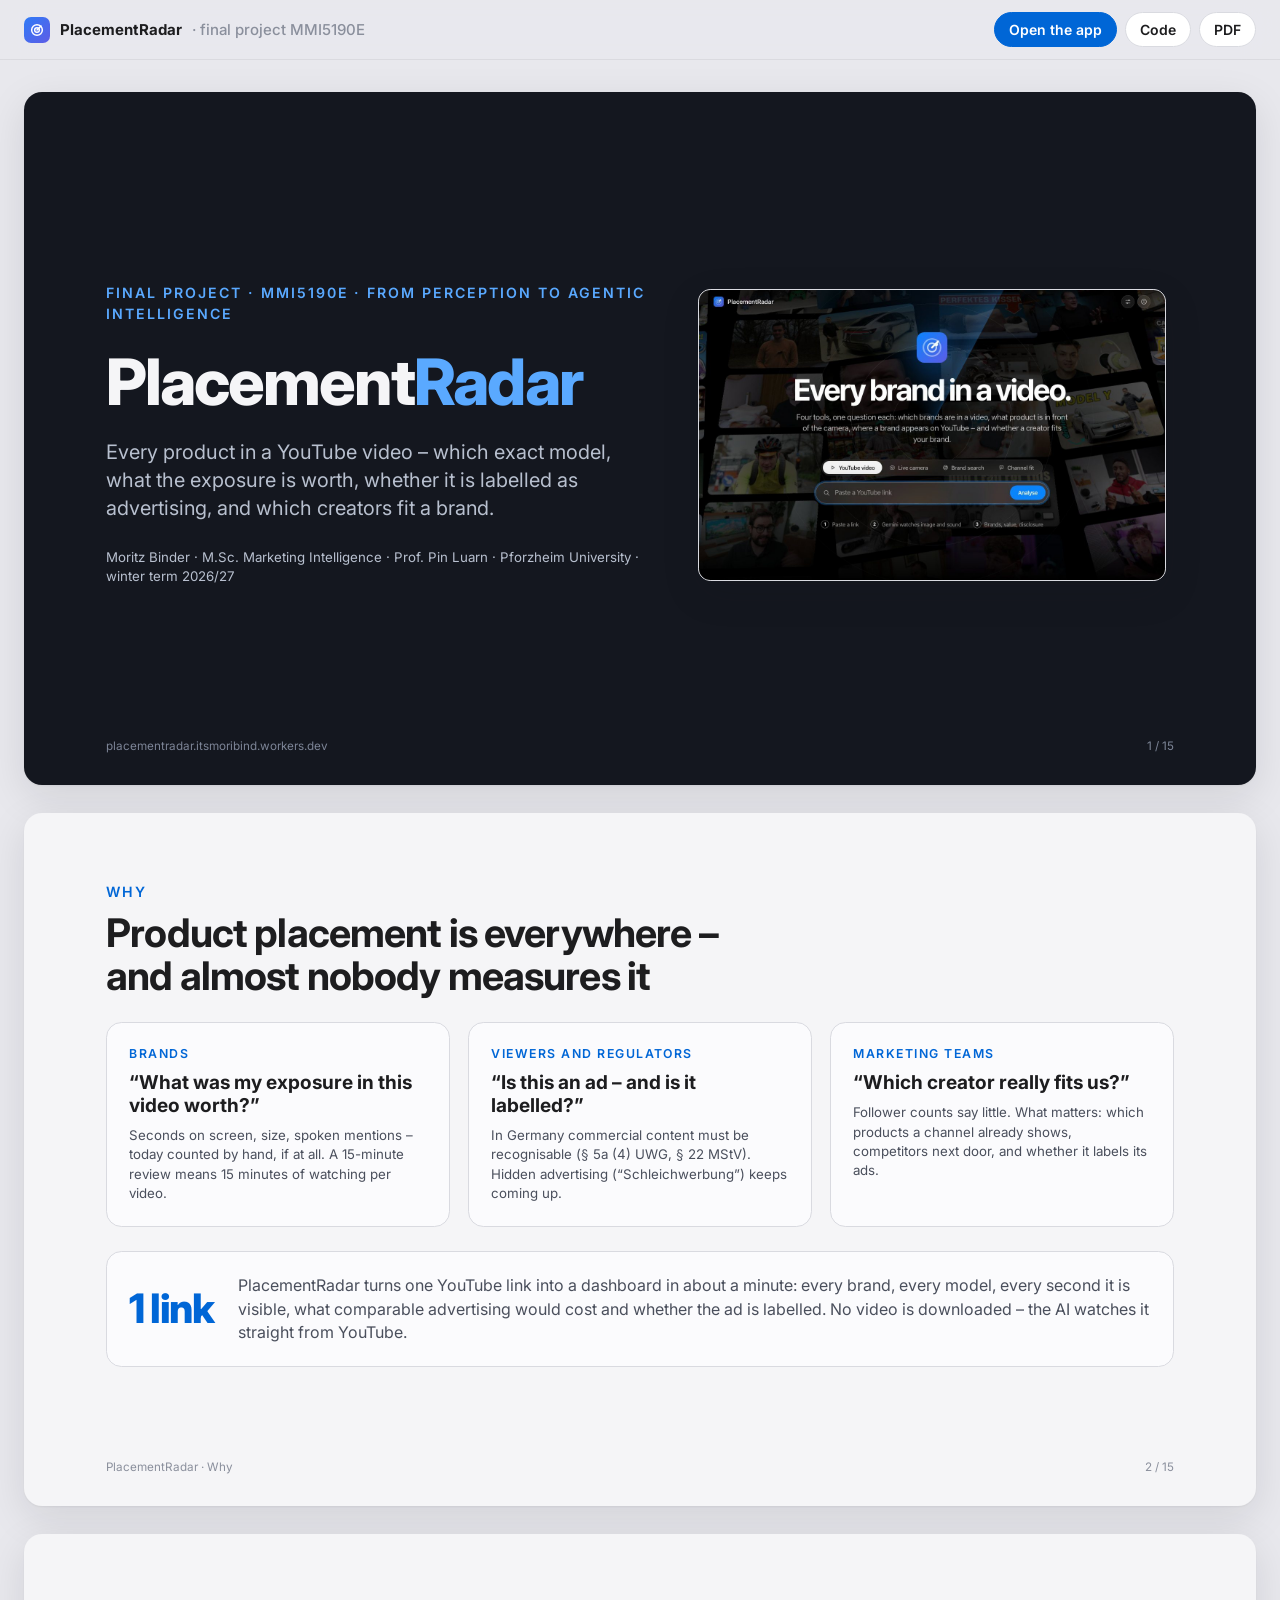
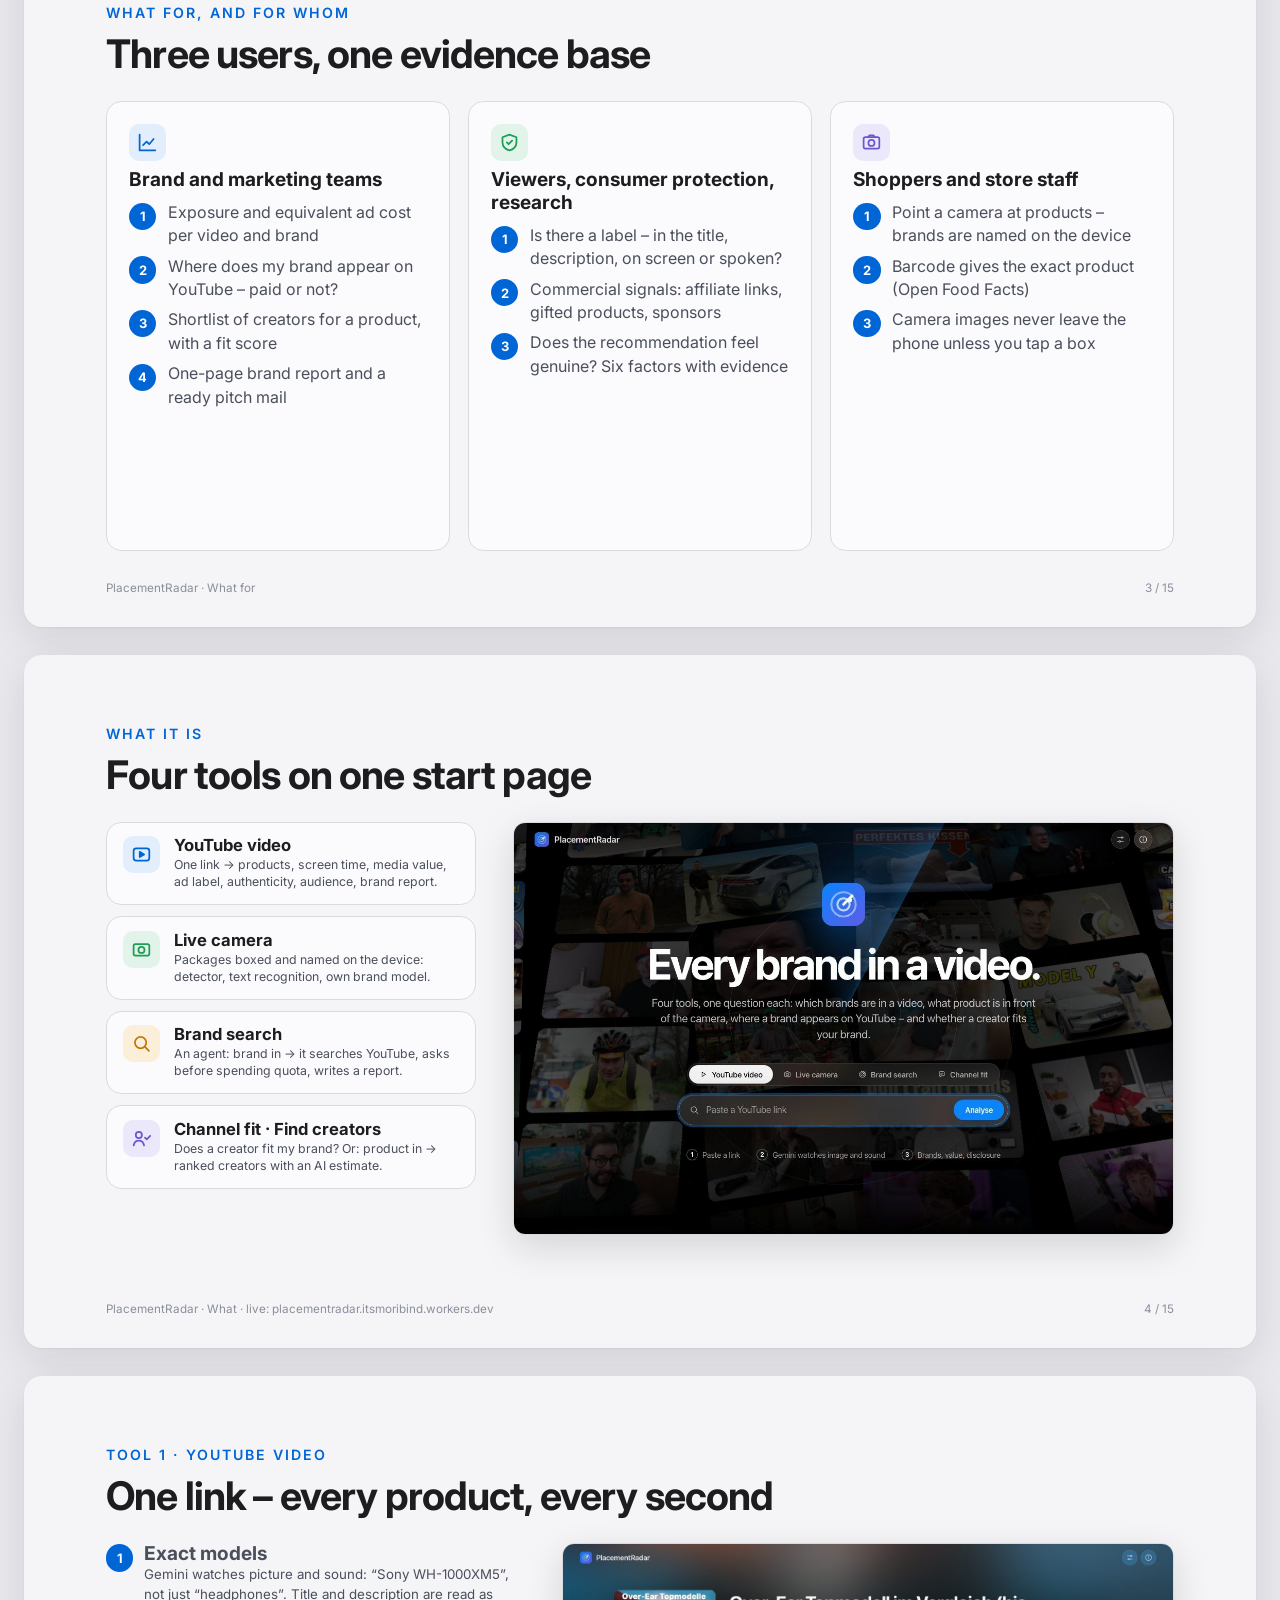
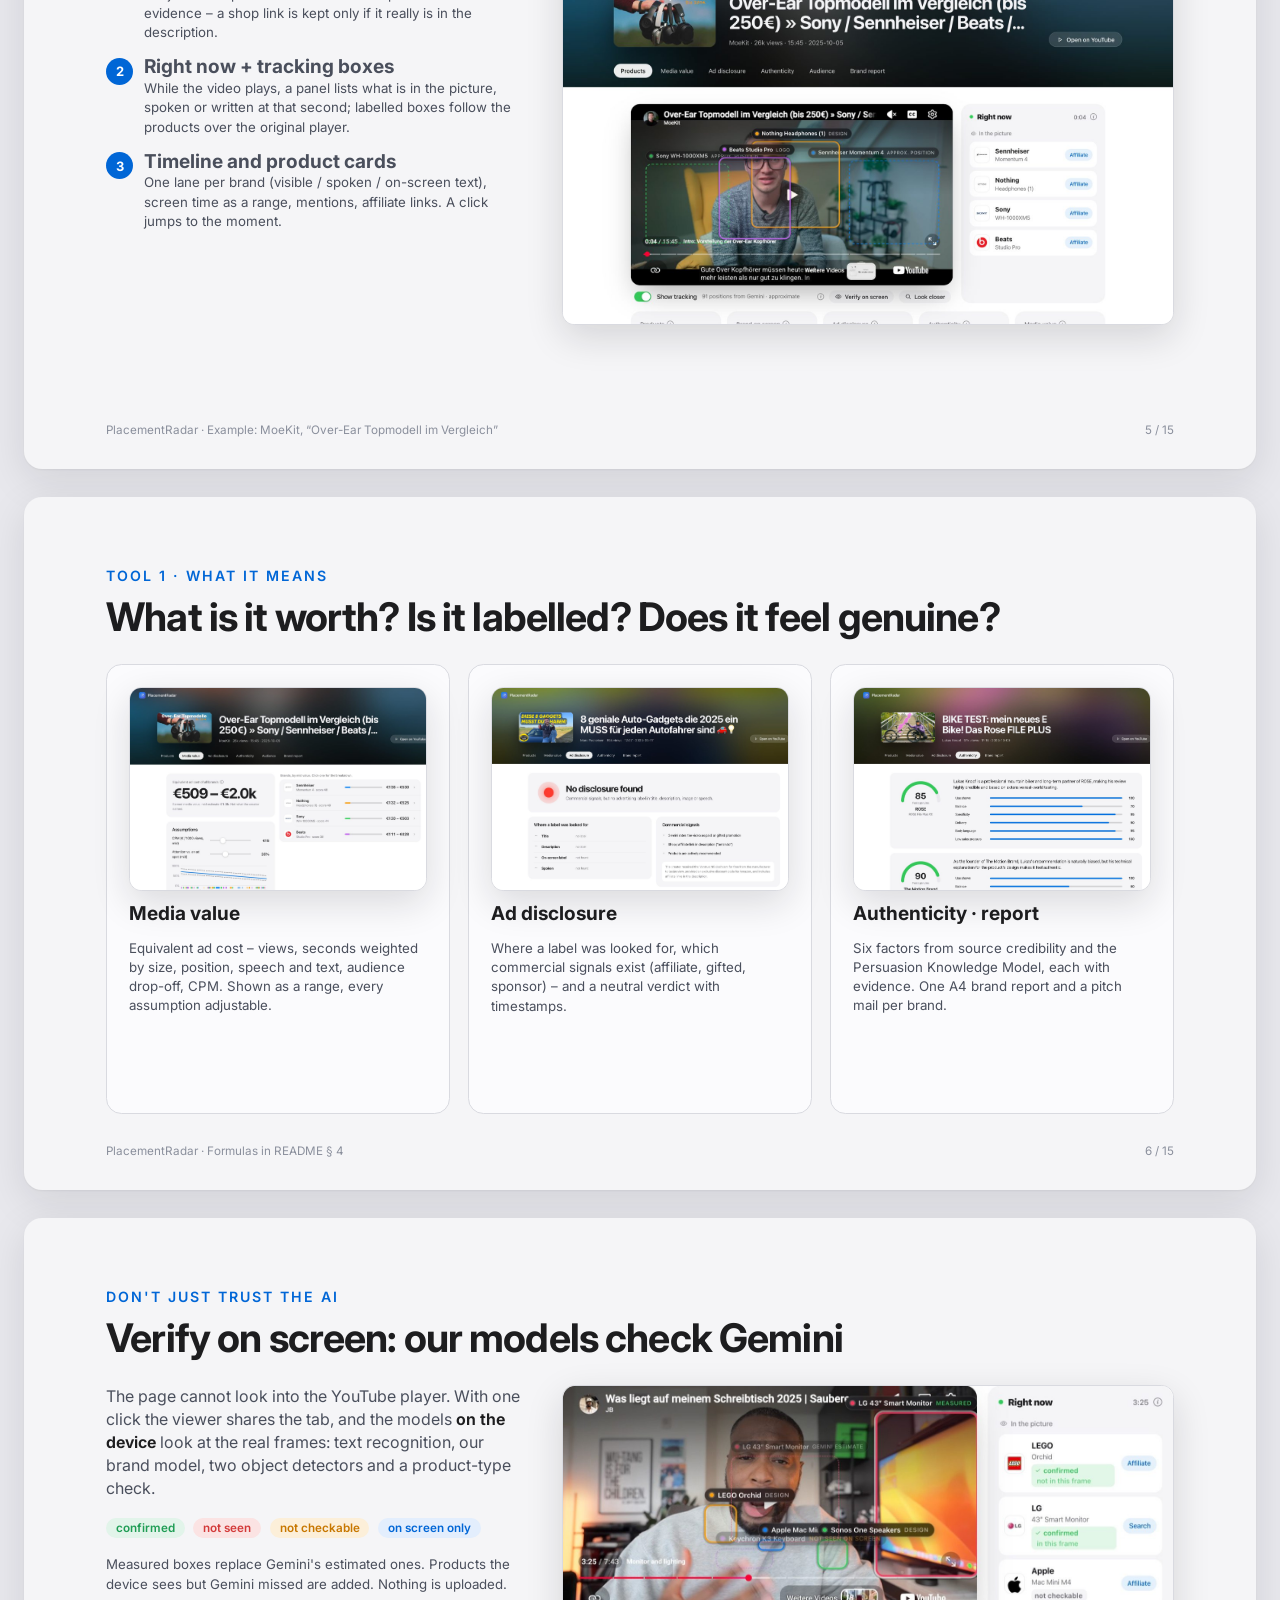
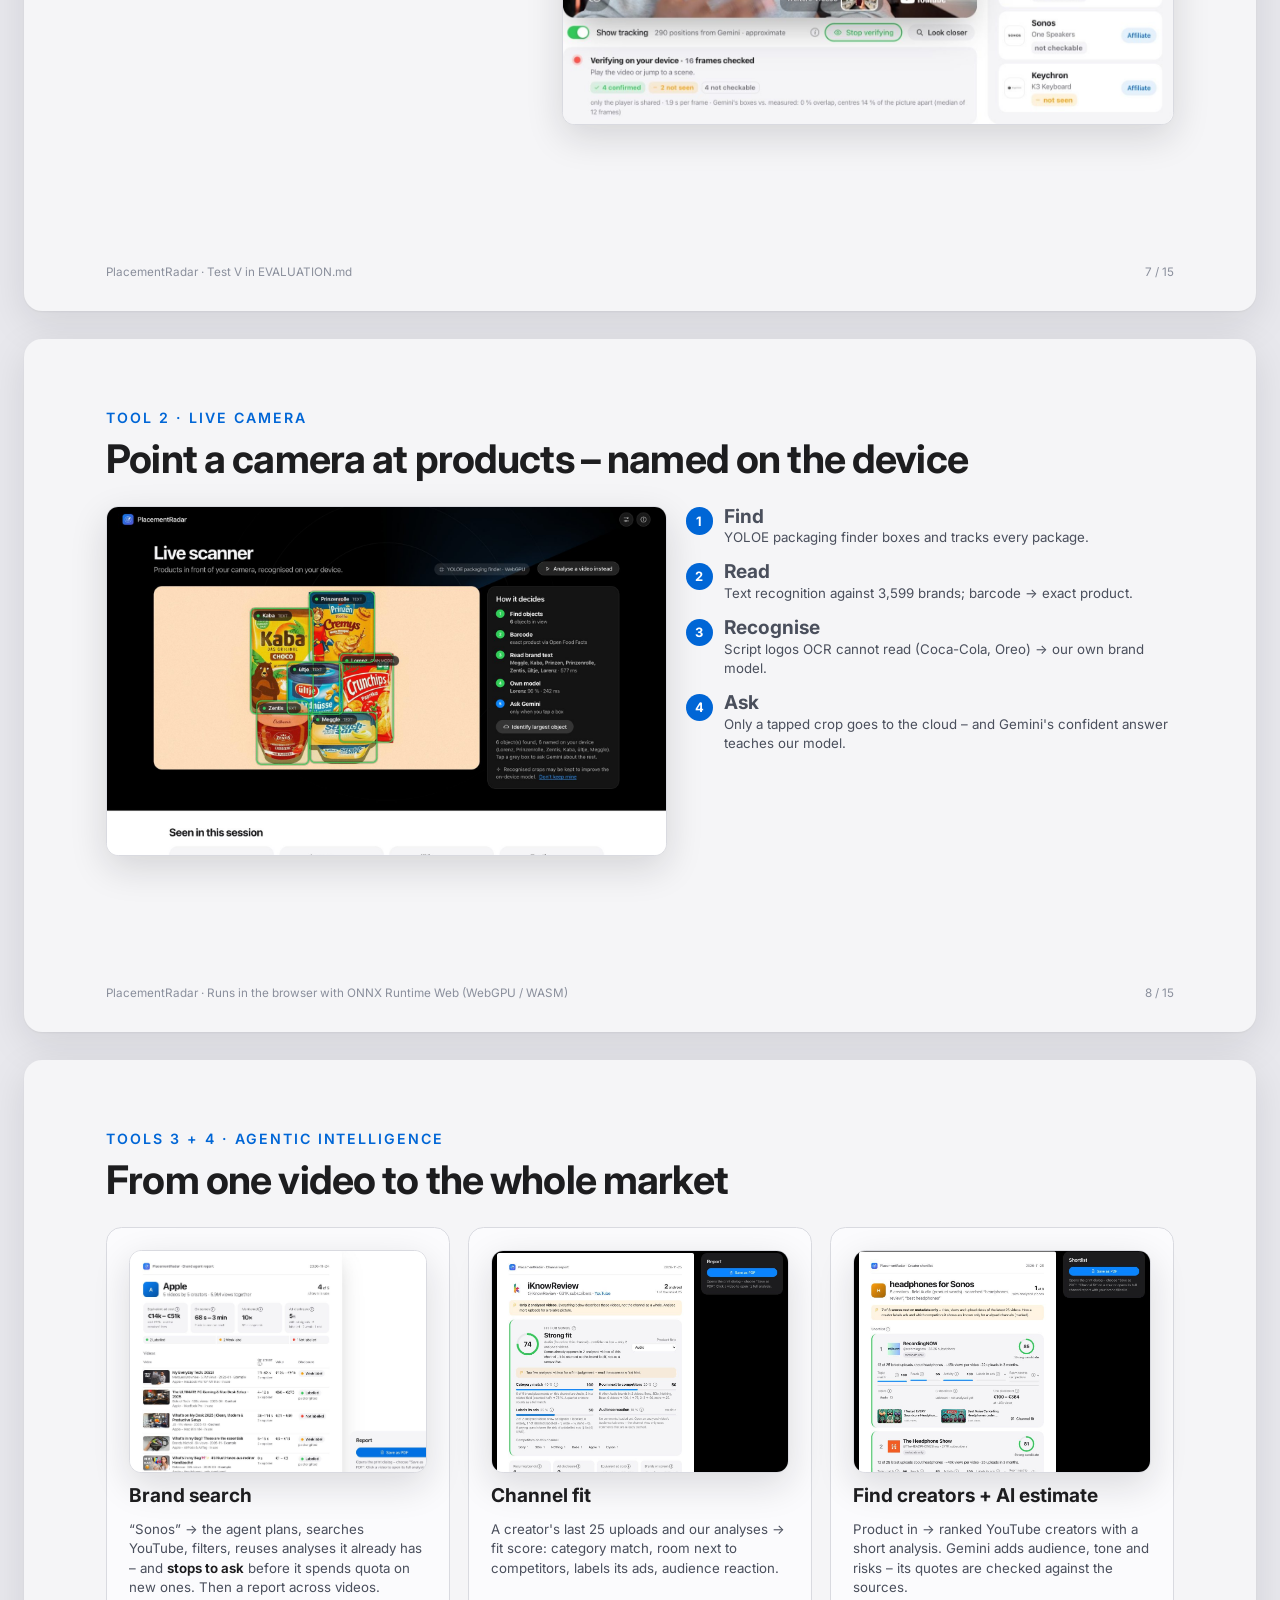
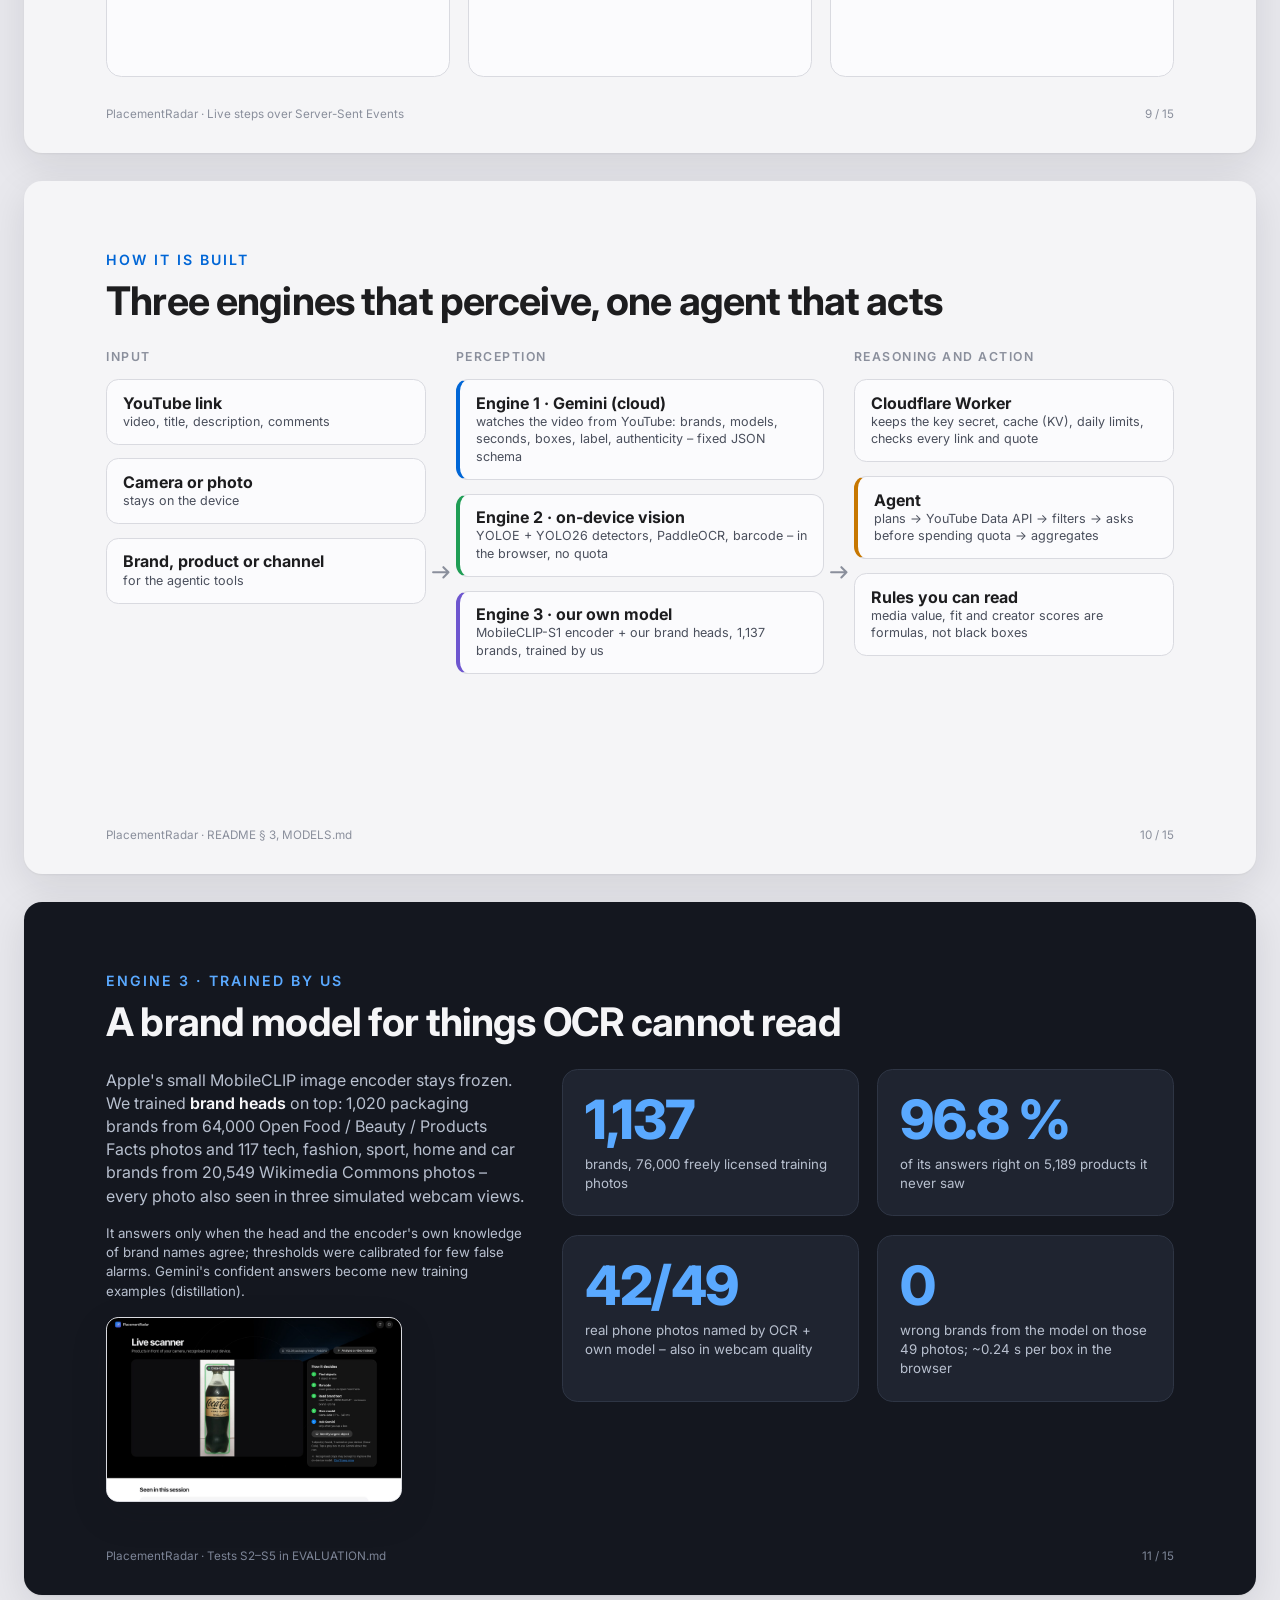
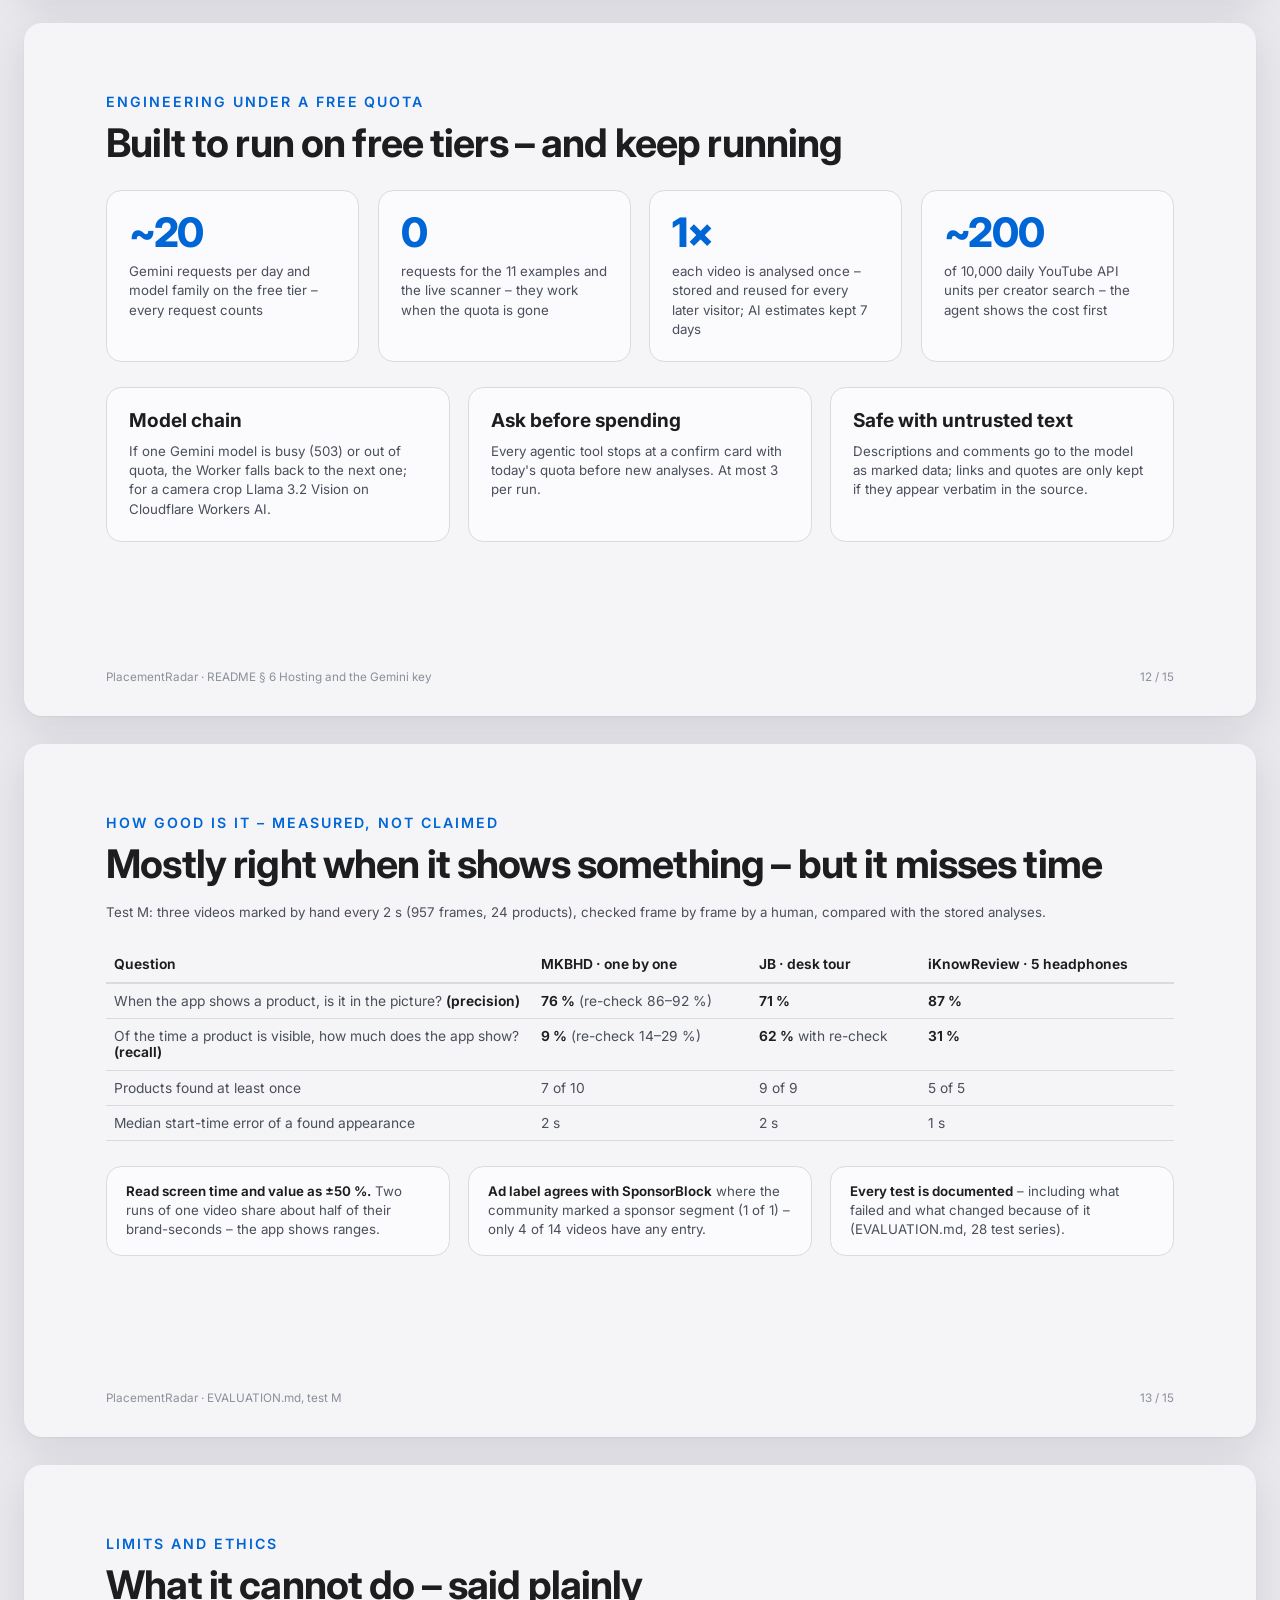
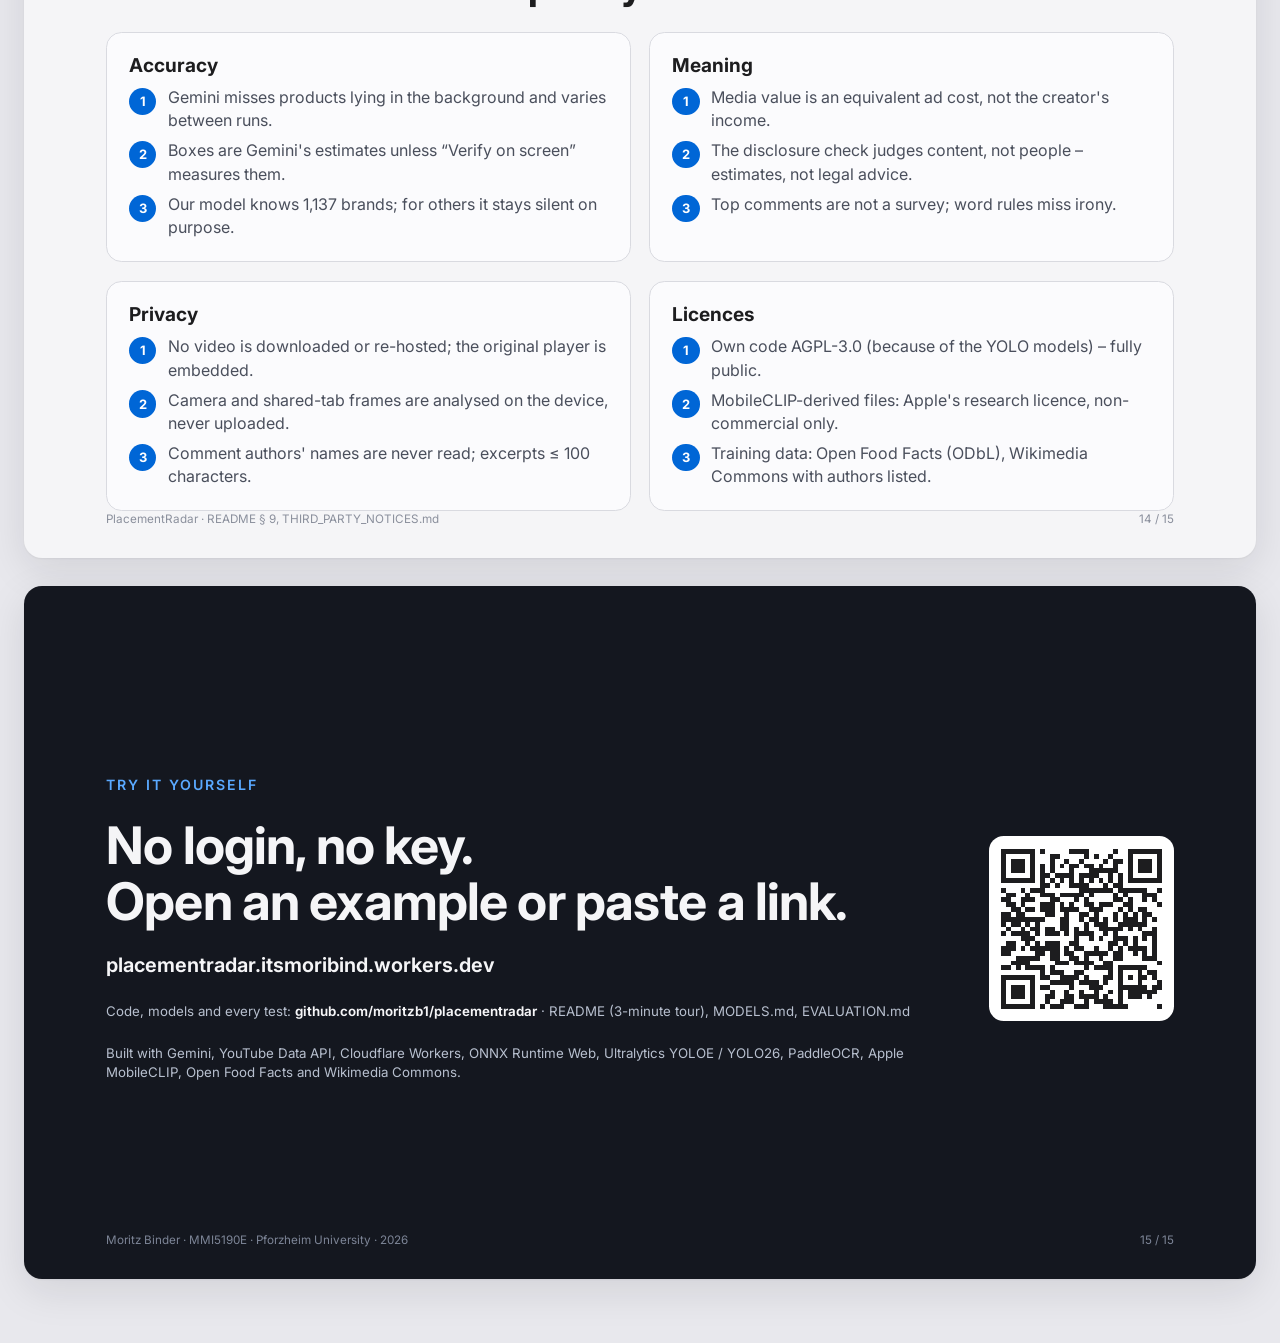
==== docs/story/index.html @ 6ce40bfa "Project in 15 slides: docs/story (page + PDF, tools/story_pdf.mjs), linked from README" ====
<!doctype html>
<html lang="en">
<head>
<meta charset="utf-8">
<meta name="viewport" content="width=device-width, initial-scale=1">
<title>PlacementRadar – the project in 15 slides</title>
<meta name="description" content="PlacementRadar finds every brand in a YouTube video, estimates what the exposure is worth, checks the ad label and helps brands find creators. Final project MMI5190E, Pforzheim University.">
<link rel="preconnect" href="https://fonts.googleapis.com">
<link href="https://fonts.googleapis.com/css2?family=Inter:wght@400;500;600;700;800&display=swap" rel="stylesheet">
<!--
  One file, three uses:
  - on a large screen every slide is a 16:9 card (sizes in container units, 1 cqw = 1 % of the slide width);
  - on a phone the slides become a normal scrolling page (one column);
  - printed (Chrome, 1920 px wide) every slide is one 1920 × 1080 PDF page – tools/story_pdf.mjs.
  Same colours and type scale as the presentation deck (Apple-like light grey, one blue accent, Inter).
-->
<style>
:root {
  --bg: #F5F5F7; --panel: #FBFBFD; --ink: #1D1D1F; --body: #4A4F5C; --muted: #8A8F9C; --accent: #0066D6;
  --dark: #14171F; --dark-ink: #F5F5F7; --dark-body: #B8C0CF; --dark-accent: #5AA9FF; --line: #D9DAE0;
  --green: #1F9D55; --amber: #C77700; --red: #D33A3A; --violet: #6E56CF;
  --page: #E8E8ED;
}
* { box-sizing: border-box; margin: 0; padding: 0; }
html { -webkit-text-size-adjust: 100%; }
body { font-family: Inter, -apple-system, "Helvetica Neue", Arial, sans-serif; background: var(--page); color: var(--ink); }
a { color: inherit; }

/* top bar of the web page (hidden in print) */
.bar { position: sticky; top: 0; z-index: 5; display: flex; align-items: center; gap: 16px; justify-content: space-between;
  padding: 12px 24px; background: rgba(232,232,237,.82); backdrop-filter: saturate(1.6) blur(16px); -webkit-backdrop-filter: saturate(1.6) blur(16px); border-bottom: 1px solid rgba(0,0,0,.06); }
.bar .brand { display: flex; align-items: center; gap: 10px; font-weight: 700; font-size: 15px; white-space: nowrap; }
.bar nav { display: flex; gap: 8px; flex-wrap: wrap; justify-content: flex-end; }
.btn { display: inline-flex; align-items: center; gap: 6px; font-size: 14px; font-weight: 600; text-decoration: none; padding: 8px 14px; border-radius: 999px; background: #fff; border: 1px solid var(--line); color: var(--ink); white-space: nowrap; }
.btn.primary { background: var(--accent); color: #fff; border-color: var(--accent); }
.btn svg { width: 14px; height: 14px; }
.logo { width: 26px; height: 26px; border-radius: 7px; background: linear-gradient(135deg, #2F7BF6, #5E5CE6); display: grid; place-items: center; }
.logo svg { width: 16px; height: 16px; }

.deck { max-width: 1440px; margin: 0 auto; padding: 32px 24px 64px; display: flex; flex-direction: column; gap: 28px; }

/* ---------- a slide ---------- */
.slide { container-type: inline-size; width: 100%; aspect-ratio: 16 / 9; position: relative; overflow: hidden; background: var(--bg);
  border-radius: 18px; box-shadow: 0 1px 2px rgba(0,0,0,.05), 0 12px 40px rgba(20,23,31,.10); }
.slide.dark { background: var(--dark); color: var(--dark-ink); }
.in { position: absolute; inset: 0; padding: 5.6cqw 6.67cqw 6.2cqw; display: flex; flex-direction: column; gap: 2cqw; }

.eyebrow { font-size: 1.15cqw; font-weight: 600; letter-spacing: .16cqw; text-transform: uppercase; color: var(--accent); }
.dark .eyebrow { color: var(--dark-accent); }
.cover-h1 { font-size: 5.2cqw; }
h1 { font-size: 5.8cqw; font-weight: 800; letter-spacing: -.16cqw; line-height: 1.02; }
h2 { font-size: 3.2cqw; font-weight: 700; letter-spacing: -.07cqw; line-height: 1.08; }
h3 { font-size: 1.55cqw; font-weight: 700; line-height: 1.2; }
p, li { font-size: 1.3cqw; line-height: 1.45; color: var(--body); }
.dark p, .dark li { color: var(--dark-body); }
.lead { font-size: 1.62cqw; line-height: 1.4; max-width: 70cqw; }
.small { font-size: 1.08cqw; line-height: 1.45; }
.accent { color: var(--accent); } .dark .accent { color: var(--dark-accent); }
b, strong { color: var(--ink); font-weight: 650; } .dark b, .dark strong { color: var(--dark-ink); }
.head { display: flex; flex-direction: column; gap: .8cqw; }
.foot { position: absolute; left: 6.67cqw; right: 6.67cqw; bottom: 2.4cqw; display: flex; justify-content: space-between; }
.foot p { font-size: .95cqw; color: var(--muted); }
.dark .foot p { color: #7D8597; }

.grid { display: grid; gap: 1.5cqw; flex: 1; min-height: 0; }
.g2 { grid-template-columns: 1fr 1fr; } .g3 { grid-template-columns: repeat(3, 1fr); } .g4 { grid-template-columns: repeat(4, 1fr); }
.split { display: grid; grid-template-columns: 34cqw 1fr; gap: 3cqw; flex: 1; min-height: 0; align-items: start; }
.split.wide { grid-template-columns: 30cqw 1fr; }
.card.tool { flex-direction: row; gap: 1.1cqw; align-items: flex-start; padding: 1.1cqw 1.3cqw; }
.card.tool h3 { font-size: 1.35cqw; } .card.tool .small { font-size: 1cqw; line-height: 1.4; }
.card { background: var(--panel); border: 1px solid var(--line); border-radius: 1.25cqw; padding: 1.8cqw; display: flex; flex-direction: column; gap: .7cqw; min-width: 0; }
.dark .card { background: #1F2430; border-color: #2E3544; }
.tag { font-size: 1cqw; font-weight: 600; letter-spacing: .12cqw; text-transform: uppercase; color: var(--accent); }
.dark .tag { color: var(--dark-accent); }
.big { font-size: 4.4cqw; font-weight: 800; letter-spacing: -.12cqw; line-height: 1; color: var(--accent); }
.dark .big { color: var(--dark-accent); }
.big.sm { font-size: 3.3cqw; }
.ic { width: 3cqw; height: 3cqw; border-radius: .8cqw; display: grid; place-items: center; flex-shrink: 0; }
.ic svg { width: 1.7cqw; height: 1.7cqw; }
.ic.blue { background: #E3EEFD; color: var(--accent); } .ic.violet { background: #ECE8FB; color: var(--violet); }
.ic.green { background: #E2F4EA; color: var(--green); } .ic.amber { background: #FCEFD9; color: var(--amber); }
.dark .ic { background: #26304A; color: var(--dark-accent); }

.shot { display: block; width: 100%; border-radius: 1cqw; border: 1px solid var(--line); box-shadow: 0 1cqw 3cqw rgba(20,23,31,.14); background: #fff; object-fit: cover; object-position: top left; }
.shots { position: relative; min-height: 0; }
.list { list-style: none; display: flex; flex-direction: column; gap: 1.1cqw; }
.list li { display: grid; grid-template-columns: 2.2cqw 1fr; gap: .9cqw; align-items: start; }
.list .n { width: 2.2cqw; height: 2.2cqw; border-radius: 50%; background: var(--accent); color: #fff; font-size: 1.05cqw; font-weight: 700; display: grid; place-items: center; margin-top: .15cqw; }
.dark .list .n { background: var(--dark-accent); color: var(--dark); }
.pill { display: inline-block; font-size: .95cqw; font-weight: 600; padding: .25cqw .8cqw; border-radius: 99px; background: #E3EEFD; color: var(--accent); }
.pill.g { background: #E2F4EA; color: var(--green); } .pill.a { background: #FCEFD9; color: var(--amber); } .pill.r { background: #FBE3E3; color: var(--red); }

/* engine diagram */
.flow { display: grid; grid-template-columns: 1fr 2.4cqw 1.15fr 2.4cqw 1fr; align-items: stretch; gap: 0; flex: 1; min-height: 0; }
.flow .col { display: flex; flex-direction: column; gap: 1.1cqw; }
.flow .arrow { display: grid; place-items: center; color: var(--muted); }
.flow .arrow svg { width: 2cqw; height: 2cqw; }
.node { background: var(--panel); border: 1px solid var(--line); border-radius: 1cqw; padding: 1.1cqw 1.3cqw; }
.node h3 { font-size: 1.3cqw; } .node p { font-size: 1.02cqw; line-height: 1.4; }
.node.e1 { border-left: .4cqw solid var(--accent); } .node.e2 { border-left: .4cqw solid var(--green); } .node.e3 { border-left: .4cqw solid var(--violet); } .node.ag { border-left: .4cqw solid var(--amber); }
.colhead { font-size: 1cqw; font-weight: 600; letter-spacing: .12cqw; text-transform: uppercase; color: var(--muted); }

table { width: 100%; border-collapse: collapse; }
th, td { text-align: left; font-size: 1.12cqw; padding: .75cqw .6cqw; border-bottom: 1px solid var(--line); color: var(--body); vertical-align: top; }
th { color: var(--ink); font-weight: 650; border-bottom: 2px solid var(--line); }
td b { color: var(--ink); }

.qr { width: 15cqw; height: 15cqw; background: #fff; padding: 1cqw; border-radius: 1.2cqw; }
.qr img { width: 100%; height: 100%; display: block; }

/* ---------- phone: slides become a normal page ---------- */
@media (max-width: 760px) {
  .bar { padding: 10px 16px; } .bar .brand span { display: none; }
  .btn { padding: 7px 11px; font-size: 13px; }
  .deck { padding: 16px 16px 48px; gap: 16px; }
  .slide { aspect-ratio: auto; border-radius: 16px; }
  .in { position: static; padding: 26px 20px 46px; gap: 16px; }
  .eyebrow { font-size: 12px; letter-spacing: 1.5px; }
  h1, .cover-h1 { font-size: 38px; letter-spacing: -1.2px; } h2 { font-size: 27px; letter-spacing: -.5px; } h3 { font-size: 17px; }
  p, li { font-size: 15px; } .lead { font-size: 17px; max-width: none; } .small { font-size: 13.5px; }
  .foot { left: 20px; right: 20px; bottom: 16px; } .foot p { font-size: 11px; }
  .g2, .g3, .g4, .split, .split.wide { grid-template-columns: 1fr; gap: 12px; }
  .grid { gap: 12px; }
  .card { border-radius: 14px; padding: 16px; gap: 6px; }
  .tag { font-size: 11.5px; letter-spacing: 1px; } .big { font-size: 40px; letter-spacing: -1px; } .big.sm { font-size: 32px; }
  .ic { width: 36px; height: 36px; border-radius: 10px; } .ic svg { width: 20px; height: 20px; }
  .shot { border-radius: 10px; max-height: none !important; height: auto !important; }
  .list { gap: 12px; } .list li { grid-template-columns: 26px 1fr; gap: 10px; } .list .n { width: 26px; height: 26px; font-size: 13px; }
  .pill { font-size: 12px; padding: 3px 9px; }
  .flow { grid-template-columns: 1fr; gap: 10px; } .flow .arrow { transform: rotate(90deg); height: 22px; } .flow .arrow svg { width: 22px; height: 22px; }
  .node { border-radius: 12px; padding: 12px 14px; } .node h3 { font-size: 15px; } .node p { font-size: 13.5px; } .colhead { font-size: 11px; letter-spacing: 1px; }
  th, td { font-size: 12.5px; padding: 8px 5px; }
  .qr { width: 160px; height: 160px; padding: 10px; border-radius: 12px; }
  .hide-m { display: none !important; }
  .card[style*="flex-direction:row"] { flex-direction: column !important; align-items: flex-start !important; gap: 6px !important; }
  .grid[style*="grid-template-columns"] { grid-template-columns: 1fr !important; }
  .url { word-break: break-all; }
  .in h2[style] { font-size: 30px !important; }
  .card.tool { padding: 14px; gap: 12px; } .card.tool h3 { font-size: 16px; } .card.tool .small { font-size: 13.5px; }
  .in[style*="flex-direction:row"] { flex-direction: column !important; align-items: stretch !important; }
  .in > div[style*="width:44cqw"] { width: auto !important; } .in > img[style*="38cqw"] { width: 100% !important; }
  .tablewrap { overflow-x: auto; }
}

/* ---------- print / PDF: one slide = one 1920 × 1080 page ---------- */
@page { size: 1920px 1080px; margin: 0; }
@media print {
  body { background: none; }
  .bar { display: none; }
  .deck { max-width: none; padding: 0; gap: 0; display: block; }
  .slide { width: 1920px; height: 1080px; aspect-ratio: auto; border-radius: 0; box-shadow: none; break-after: page; page-break-after: always; -webkit-print-color-adjust: exact; print-color-adjust: exact; }
}
</style>
</head>
<body>

<header class="bar">
  <div class="brand"><div class="logo"><svg viewBox="0 0 24 24" fill="none" stroke="#fff" stroke-width="2.2" stroke-linecap="round"><circle cx="12" cy="12" r="8"/><circle cx="12" cy="12" r="3.5"/><path d="M12 12 18 6"/></svg></div>PlacementRadar <span style="font-weight:500;color:var(--muted)">· final project MMI5190E</span></div>
  <nav>
    <a class="btn primary" href="https://placementradar.itsmoribind.workers.dev" target="_blank" rel="noopener">Open the app</a>
    <a class="btn" href="https://github.com/moritzb1/placementradar" target="_blank" rel="noopener">Code</a>
    <a class="btn" href="PlacementRadar_slides.pdf" download>PDF</a>
  </nav>
</header>

<main class="deck">

<!-- 1 · cover -->
<section class="slide dark" id="s1" aria-label="Cover">
  <div class="in" style="flex-direction:row; align-items:center; gap:4cqw;">
    <div style="display:flex; flex-direction:column; gap:2cqw; width:44cqw; flex:none;">
      <p class="eyebrow">Final project · MMI5190E · From Perception to Agentic Intelligence</p>
      <h1 class="cover-h1">Placement<span class="accent">Radar</span></h1>
      <p class="lead">Every product in a YouTube video – which exact model, what the exposure is worth, whether it is labelled as advertising, and which creators fit a brand.</p>
      <p class="small">Moritz Binder · M.Sc. Marketing Intelligence · Prof. Pin Luarn · Pforzheim University · winter term 2026/27</p>
    </div>
    <img class="shot" style="width:38cqw; flex:none; aspect-ratio:16/10;" src="img/start.jpg" alt="PlacementRadar start screen with the four tools YouTube video, Live camera, Brand search and Channel fit">
  </div>
  <div class="foot"><p>placementradar.itsmoribind.workers.dev</p><p>1 / 15</p></div>
</section>

<!-- 2 · why -->
<section class="slide" id="s2" aria-label="Why">
  <div class="in">
    <div class="head"><p class="eyebrow">Why</p><h2>Product placement is everywhere –<br>and almost nobody measures it</h2></div>
    <div class="grid g3" style="flex:none;">
      <div class="card"><p class="tag">Brands</p><h3>“What was my exposure in this video worth?”</h3><p class="small">Seconds on screen, size, spoken mentions – today counted by hand, if at all. A 15-minute review means 15 minutes of watching per video.</p></div>
      <div class="card"><p class="tag">Viewers and regulators</p><h3>“Is this an ad – and is it labelled?”</h3><p class="small">In Germany commercial content must be recognisable (§ 5a (4) UWG, § 22 MStV). Hidden advertising (“Schleichwerbung”) keeps coming up.</p></div>
      <div class="card"><p class="tag">Marketing teams</p><h3>“Which creator really fits us?”</h3><p class="small">Follower counts say little. What matters: which products a channel already shows, competitors next door, and whether it labels its ads.</p></div>
    </div>
    <div class="card" style="flex-direction:row; align-items:center; gap:2cqw; flex:0;">
      <div class="big sm" style="white-space:nowrap;">1 link</div>
      <p>PlacementRadar turns one YouTube link into a dashboard in about a minute: every brand, every model, every second it is visible, what comparable advertising would cost and whether the ad is labelled. No video is downloaded – the AI watches it straight from YouTube.</p>
    </div>
  </div>
  <div class="foot"><p>PlacementRadar · Why</p><p>2 / 15</p></div>
</section>

<!-- 3 · for whom -->
<section class="slide" id="s3" aria-label="For whom">
  <div class="in">
    <div class="head"><p class="eyebrow">What for, and for whom</p><h2>Three users, one evidence base</h2></div>
    <div class="grid g3">
      <div class="card">
        <div class="ic blue"><svg viewBox="0 0 24 24" fill="none" stroke="currentColor" stroke-width="2" stroke-linecap="round" stroke-linejoin="round"><path d="M3 3v18h18"/><path d="m7 15 4-4 3 3 5-6"/></svg></div>
        <h3>Brand and marketing teams</h3>
        <ul class="list small" style="gap:.6cqw;">
          <li><span class="n">1</span><span>Exposure and equivalent ad cost per video and brand</span></li>
          <li><span class="n">2</span><span>Where does my brand appear on YouTube – paid or not?</span></li>
          <li><span class="n">3</span><span>Shortlist of creators for a product, with a fit score</span></li>
          <li><span class="n">4</span><span>One-page brand report and a ready pitch mail</span></li>
        </ul>
      </div>
      <div class="card">
        <div class="ic green"><svg viewBox="0 0 24 24" fill="none" stroke="currentColor" stroke-width="2" stroke-linecap="round" stroke-linejoin="round"><path d="M12 3 4 6v6c0 4.5 3.4 8.3 8 9 4.6-.7 8-4.5 8-9V6l-8-3Z"/><path d="m9 12 2 2 4-4"/></svg></div>
        <h3>Viewers, consumer protection, research</h3>
        <ul class="list small" style="gap:.6cqw;">
          <li><span class="n">1</span><span>Is there a label – in the title, description, on screen or spoken?</span></li>
          <li><span class="n">2</span><span>Commercial signals: affiliate links, gifted products, sponsors</span></li>
          <li><span class="n">3</span><span>Does the recommendation feel genuine? Six factors with evidence</span></li>
        </ul>
      </div>
      <div class="card">
        <div class="ic violet"><svg viewBox="0 0 24 24" fill="none" stroke="currentColor" stroke-width="2" stroke-linecap="round" stroke-linejoin="round"><rect x="3" y="6" width="18" height="13" rx="2"/><circle cx="12" cy="12.5" r="3.5"/><path d="M8 6l1.5-2h5L16 6"/></svg></div>
        <h3>Shoppers and store staff</h3>
        <ul class="list small" style="gap:.6cqw;">
          <li><span class="n">1</span><span>Point a camera at products – brands are named on the device</span></li>
          <li><span class="n">2</span><span>Barcode gives the exact product (Open Food Facts)</span></li>
          <li><span class="n">3</span><span>Camera images never leave the phone unless you tap a box</span></li>
        </ul>
      </div>
    </div>
  </div>
  <div class="foot"><p>PlacementRadar · What for</p><p>3 / 15</p></div>
</section>

<!-- 4 · four tools -->
<section class="slide" id="s4" aria-label="Four tools">
  <div class="in">
    <div class="head"><p class="eyebrow">What it is</p><h2>Four tools on one start page</h2></div>
    <div class="split wide">
      <div style="display:flex; flex-direction:column; gap:.9cqw;">
        <div class="card tool"><div class="ic blue"><svg viewBox="0 0 24 24" fill="none" stroke="currentColor" stroke-width="2" stroke-linejoin="round"><rect x="3" y="5" width="18" height="14" rx="3"/><path d="m10 9 5 3-5 3z" fill="currentColor"/></svg></div><div><h3>YouTube video</h3><p class="small">One link → products, screen time, media value, ad label, authenticity, audience, brand report.</p></div></div>
        <div class="card tool"><div class="ic green"><svg viewBox="0 0 24 24" fill="none" stroke="currentColor" stroke-width="2" stroke-linecap="round" stroke-linejoin="round"><rect x="3" y="6" width="18" height="13" rx="2"/><circle cx="12" cy="12.5" r="3.5"/></svg></div><div><h3>Live camera</h3><p class="small">Packages boxed and named on the device: detector, text recognition, own brand model.</p></div></div>
        <div class="card tool"><div class="ic amber"><svg viewBox="0 0 24 24" fill="none" stroke="currentColor" stroke-width="2" stroke-linecap="round"><circle cx="11" cy="11" r="6.5"/><path d="m16 16 4.5 4.5"/></svg></div><div><h3>Brand search</h3><p class="small">An agent: brand in → it searches YouTube, asks before spending quota, writes a report.</p></div></div>
        <div class="card tool"><div class="ic violet"><svg viewBox="0 0 24 24" fill="none" stroke="currentColor" stroke-width="2" stroke-linecap="round" stroke-linejoin="round"><circle cx="9" cy="8" r="3.5"/><path d="M3 20c.8-3.5 3-5.5 6-5.5s5.2 2 6 5.5"/><path d="m16 11 2 2 4-4"/></svg></div><div><h3>Channel fit · Find creators</h3><p class="small">Does a creator fit my brand? Or: product in → ranked creators with an AI estimate.</p></div></div>
      </div>
      <div class="shots"><img class="shot" style="aspect-ratio:16/10;" src="img/start.jpg" alt="Start page: switcher with the four tools, link field and analysed examples"></div>
    </div>
  </div>
  <div class="foot"><p>PlacementRadar · What · live: placementradar.itsmoribind.workers.dev</p><p>4 / 15</p></div>
</section>

<!-- 5 · one link -->
<section class="slide" id="s5" aria-label="One link, every product">
  <div class="in">
    <div class="head"><p class="eyebrow">Tool 1 · YouTube video</p><h2>One link – every product, every second</h2></div>
    <div class="split">
      <ul class="list">
        <li><span class="n">1</span><div><h3>Exact models</h3><p class="small">Gemini watches picture and sound: “Sony WH-1000XM5”, not just “headphones”. Title and description are read as evidence – a shop link is kept only if it really is in the description.</p></div></li>
        <li><span class="n">2</span><div><h3>Right now + tracking boxes</h3><p class="small">While the video plays, a panel lists what is in the picture, spoken or written at that second; labelled boxes follow the products over the original player.</p></div></li>
        <li><span class="n">3</span><div><h3>Timeline and product cards</h3><p class="small">One lane per brand (visible / spoken / on-screen text), screen time as a range, mentions, affiliate links. A click jumps to the moment.</p></div></li>
      </ul>
      <div class="shots" style="display:flex; flex-direction:column; gap:1.2cqw;">
        <img class="shot" style="aspect-ratio:16/10;" src="img/overview.jpg" alt="Products view of a headphone comparison: player with tracking boxes, Right now panel listing Sennheiser, Nothing, Sony and Beats">
      </div>
    </div>
  </div>
  <div class="foot"><p>PlacementRadar · Example: MoeKit, “Over-Ear Topmodell im Vergleich”</p><p>5 / 15</p></div>
</section>

<!-- 6 · value, label, authenticity, report -->
<section class="slide" id="s6" aria-label="Value, label, authenticity">
  <div class="in">
    <div class="head"><p class="eyebrow">Tool 1 · what it means</p><h2>What is it worth? Is it labelled? Does it feel genuine?</h2></div>
    <div class="grid g3">
      <div class="card" style="gap:1cqw;"><img class="shot" style="aspect-ratio:16/11;" src="img/value.jpg" alt="Media value: equivalent ad cost of all brands as a range, assumptions and per-brand ranges"><h3>Media value</h3><p class="small">Equivalent ad cost – views, seconds weighted by size, position, speech and text, audience drop-off, CPM. Shown as a range, every assumption adjustable.</p></div>
      <div class="card" style="gap:1cqw;"><img class="shot" style="aspect-ratio:16/11;" src="img/disclosure.jpg" alt="Ad disclosure: no label found although there are Amazon affiliate links"><h3>Ad disclosure</h3><p class="small">Where a label was looked for, which commercial signals exist (affiliate, gifted, sponsor) – and a neutral verdict with timestamps.</p></div>
      <div class="card" style="gap:1cqw;"><img class="shot" style="aspect-ratio:16/11;" src="img/authenticity.jpg" alt="Authenticity scores per brand with six factors"><h3>Authenticity · report</h3><p class="small">Six factors from source credibility and the Persuasion Knowledge Model, each with evidence. One A4 brand report and a pitch mail per brand.</p></div>
    </div>
  </div>
  <div class="foot"><p>PlacementRadar · Formulas in README § 4</p><p>6 / 15</p></div>
</section>

<!-- 7 · verify -->
<section class="slide" id="s7" aria-label="Verify on screen">
  <div class="in">
    <div class="head"><p class="eyebrow">Don't just trust the AI</p><h2>Verify on screen: our models check Gemini</h2></div>
    <div class="split">
      <div style="display:flex; flex-direction:column; gap:1.4cqw;">
        <p>The page cannot look into the YouTube player. With one click the viewer shares the tab, and the models <b>on the device</b> look at the real frames: text recognition, our brand model, two object detectors and a product-type check.</p>
        <div style="display:flex; gap:.7cqw; flex-wrap:wrap;"><span class="pill g">confirmed</span><span class="pill r">not seen</span><span class="pill a">not checkable</span><span class="pill">on screen only</span></div>
        <p class="small">Measured boxes replace Gemini's estimated ones. Products the device sees but Gemini missed are added. Nothing is uploaded.</p>
      </div>
      <div class="shots"><img class="shot" style="aspect-ratio:1400/778;" src="img/verify.jpg" alt="Verify on screen on a desk tour: measured boxes with confirmed labels"></div>
    </div>
  </div>
  <div class="foot"><p>PlacementRadar · Test V in EVALUATION.md</p><p>7 / 15</p></div>
</section>

<!-- 8 · live camera -->
<section class="slide" id="s8" aria-label="Live camera">
  <div class="in">
    <div class="head"><p class="eyebrow">Tool 2 · Live camera</p><h2>Point a camera at products – named on the device</h2></div>
    <div class="grid g2" style="grid-template-columns: 1.15fr 1fr;">
      <img class="shot" style="aspect-ratio:16/10;" src="img/live.jpg" alt="Live scanner: six grocery products boxed and named">
      <div style="display:flex; flex-direction:column; gap:1.2cqw;">
        <ul class="list">
          <li><span class="n">1</span><div><h3>Find</h3><p class="small">YOLOE packaging finder boxes and tracks every package.</p></div></li>
          <li><span class="n">2</span><div><h3>Read</h3><p class="small">Text recognition against 3,599 brands; barcode → exact product.</p></div></li>
          <li><span class="n">3</span><div><h3>Recognise</h3><p class="small">Script logos OCR cannot read (Coca-Cola, Oreo) → our own brand model.</p></div></li>
          <li><span class="n">4</span><div><h3>Ask</h3><p class="small">Only a tapped crop goes to the cloud – and Gemini's confident answer teaches our model.</p></div></li>
        </ul>
      </div>
    </div>
  </div>
  <div class="foot"><p>PlacementRadar · Runs in the browser with ONNX Runtime Web (WebGPU / WASM)</p><p>8 / 15</p></div>
</section>

<!-- 9 · agentic -->
<section class="slide" id="s9" aria-label="Agentic tools">
  <div class="in">
    <div class="head"><p class="eyebrow">Tools 3 + 4 · agentic intelligence</p><h2>From one video to the whole market</h2></div>
    <div class="grid g3">
      <div class="card" style="gap:1cqw;"><img class="shot" style="aspect-ratio:4/3;" src="img/agent.jpg" alt="Brand agent report for Apple"><h3>Brand search</h3><p class="small">“Sonos” → the agent plans, searches YouTube, filters, reuses analyses it already has – and <b>stops to ask</b> before it spends quota on new ones. Then a report across videos.</p></div>
      <div class="card" style="gap:1cqw;"><img class="shot" style="aspect-ratio:4/3;" src="img/channel.jpg" alt="Channel fit for Sonos on a headphone review channel"><h3>Channel fit</h3><p class="small">A creator's last 25 uploads and our analyses → fit score: category match, room next to competitors, labels its ads, audience reaction.</p></div>
      <div class="card" style="gap:1cqw;"><img class="shot" style="aspect-ratio:4/3;" src="img/creators.jpg" alt="Find creators: ranked shortlist for headphones"><h3>Find creators + AI estimate</h3><p class="small">Product in → ranked YouTube creators with a short analysis. Gemini adds audience, tone and risks – its quotes are checked against the sources.</p></div>
    </div>
  </div>
  <div class="foot"><p>PlacementRadar · Live steps over Server-Sent Events</p><p>9 / 15</p></div>
</section>

<!-- 10 · how it is built -->
<section class="slide" id="s10" aria-label="How it is built">
  <div class="in">
    <div class="head"><p class="eyebrow">How it is built</p><h2>Three engines that perceive, one agent that acts</h2></div>
    <div class="flow">
      <div class="col">
        <p class="colhead">Input</p>
        <div class="node"><h3>YouTube link</h3><p>video, title, description, comments</p></div>
        <div class="node"><h3>Camera or photo</h3><p>stays on the device</p></div>
        <div class="node"><h3>Brand, product or channel</h3><p>for the agentic tools</p></div>
      </div>
      <div class="arrow"><svg viewBox="0 0 24 24" fill="none" stroke="currentColor" stroke-width="2" stroke-linecap="round" stroke-linejoin="round"><path d="M4 12h15m-5-5 5 5-5 5"/></svg></div>
      <div class="col">
        <p class="colhead">Perception</p>
        <div class="node e1"><h3>Engine 1 · Gemini (cloud)</h3><p>watches the video from YouTube: brands, models, seconds, boxes, label, authenticity – fixed JSON schema</p></div>
        <div class="node e2"><h3>Engine 2 · on-device vision</h3><p>YOLOE + YOLO26 detectors, PaddleOCR, barcode – in the browser, no quota</p></div>
        <div class="node e3"><h3>Engine 3 · our own model</h3><p>MobileCLIP-S1 encoder + our brand heads, 1,137 brands, trained by us</p></div>
      </div>
      <div class="arrow"><svg viewBox="0 0 24 24" fill="none" stroke="currentColor" stroke-width="2" stroke-linecap="round" stroke-linejoin="round"><path d="M4 12h15m-5-5 5 5-5 5"/></svg></div>
      <div class="col">
        <p class="colhead">Reasoning and action</p>
        <div class="node"><h3>Cloudflare Worker</h3><p>keeps the key secret, cache (KV), daily limits, checks every link and quote</p></div>
        <div class="node ag"><h3>Agent</h3><p>plans → YouTube Data API → filters → asks before spending quota → aggregates</p></div>
        <div class="node"><h3>Rules you can read</h3><p>media value, fit and creator scores are formulas, not black boxes</p></div>
      </div>
    </div>
  </div>
  <div class="foot"><p>PlacementRadar · README § 3, MODELS.md</p><p>10 / 15</p></div>
</section>

<!-- 11 · own model -->
<section class="slide dark" id="s11" aria-label="Our own model">
  <div class="in">
    <div class="head"><p class="eyebrow">Engine 3 · trained by us</p><h2>A brand model for things OCR cannot read</h2></div>
    <div class="split">
      <div style="display:flex; flex-direction:column; gap:1.3cqw;">
        <p>Apple's small MobileCLIP image encoder stays frozen. We trained <b>brand heads</b> on top: 1,020 packaging brands from 64,000 Open Food / Beauty / Products Facts photos and 117 tech, fashion, sport, home and car brands from 20,549 Wikimedia Commons photos – every photo also seen in three simulated webcam views.</p>
        <p class="small">It answers only when the head and the encoder's own knowledge of brand names agree; thresholds were calibrated for few false alarms. Gemini's confident answers become new training examples (distillation).</p>
        <img class="shot hide-m" style="aspect-ratio:16/10; width:24cqw;" src="img/ownmodel.jpg" alt="Live scanner: own model recognises Coca-Cola">
      </div>
      <div class="grid g2" style="align-content:start;">
        <div class="card"><p class="big">1,137</p><p class="small">brands, 76,000 freely licensed training photos</p></div>
        <div class="card"><p class="big">96.8 %</p><p class="small">of its answers right on 5,189 products it never saw</p></div>
        <div class="card"><p class="big">42/49</p><p class="small">real phone photos named by OCR + own model – also in webcam quality</p></div>
        <div class="card"><p class="big">0</p><p class="small">wrong brands from the model on those 49 photos; ~0.24 s per box in the browser</p></div>
      </div>
    </div>
  </div>
  <div class="foot"><p>PlacementRadar · Tests S2–S5 in EVALUATION.md</p><p>11 / 15</p></div>
</section>

<!-- 12 · free by design -->
<section class="slide" id="s12" aria-label="Free by design">
  <div class="in">
    <div class="head"><p class="eyebrow">Engineering under a free quota</p><h2>Built to run on free tiers – and keep running</h2></div>
    <div class="grid g4" style="flex:none;">
      <div class="card"><p class="big sm">~20</p><p class="small">Gemini requests per day and model family on the free tier – every request counts</p></div>
      <div class="card"><p class="big sm">0</p><p class="small">requests for the 11 examples and the live scanner – they work when the quota is gone</p></div>
      <div class="card"><p class="big sm">1×</p><p class="small">each video is analysed once – stored and reused for every later visitor; AI estimates kept 7 days</p></div>
      <div class="card"><p class="big sm">~200</p><p class="small">of 10,000 daily YouTube API units per creator search – the agent shows the cost first</p></div>
    </div>
    <div class="grid g3" style="flex:none;">
      <div class="card"><h3>Model chain</h3><p class="small">If one Gemini model is busy (503) or out of quota, the Worker falls back to the next one; for a camera crop Llama 3.2 Vision on Cloudflare Workers AI.</p></div>
      <div class="card"><h3>Ask before spending</h3><p class="small">Every agentic tool stops at a confirm card with today's quota before new analyses. At most 3 per run.</p></div>
      <div class="card"><h3>Safe with untrusted text</h3><p class="small">Descriptions and comments go to the model as marked data; links and quotes are only kept if they appear verbatim in the source.</p></div>
    </div>
  </div>
  <div class="foot"><p>PlacementRadar · README § 6 Hosting and the Gemini key</p><p>12 / 15</p></div>
</section>

<!-- 13 · how good -->
<section class="slide" id="s13" aria-label="How good is it">
  <div class="in">
    <div class="head"><p class="eyebrow">How good is it – measured, not claimed</p><h2>Mostly right when it shows something – but it misses time</h2></div>
    <p class="small" style="margin-top:-.6cqw;">Test M: three videos marked by hand every 2 s (957 frames, 24 products), checked frame by frame by a human, compared with the stored analyses.</p>
    <div class="tablewrap">
    <table>
      <tr><th style="width:40%;">Question</th><th>MKBHD · one by one</th><th>JB · desk tour</th><th>iKnowReview · 5 headphones</th></tr>
      <tr><td>When the app shows a product, is it in the picture? <b>(precision)</b></td><td><b>76 %</b> (re-check 86–92 %)</td><td><b>71 %</b></td><td><b>87 %</b></td></tr>
      <tr><td>Of the time a product is visible, how much does the app show? <b>(recall)</b></td><td><b>9 %</b> (re-check 14–29 %)</td><td><b>62 %</b> with re-check</td><td><b>31 %</b></td></tr>
      <tr><td>Products found at least once</td><td>7 of 10</td><td>9 of 9</td><td>5 of 5</td></tr>
      <tr><td>Median start-time error of a found appearance</td><td>2 s</td><td>2 s</td><td>1 s</td></tr>
    </table>
    </div>
    <div class="grid g3" style="flex:none;">
      <div class="card" style="padding:1.2cqw 1.5cqw;"><p class="small"><b>Read screen time and value as ±50 %.</b> Two runs of one video share about half of their brand-seconds – the app shows ranges.</p></div>
      <div class="card" style="padding:1.2cqw 1.5cqw;"><p class="small"><b>Ad label agrees with SponsorBlock</b> where the community marked a sponsor segment (1 of 1) – only 4 of 14 videos have any entry.</p></div>
      <div class="card" style="padding:1.2cqw 1.5cqw;"><p class="small"><b>Every test is documented</b> – including what failed and what changed because of it (EVALUATION.md, 28 test series).</p></div>
    </div>
  </div>
  <div class="foot"><p>PlacementRadar · EVALUATION.md, test M</p><p>13 / 15</p></div>
</section>

<!-- 14 · limits -->
<section class="slide" id="s14" aria-label="Limits and ethics">
  <div class="in">
    <div class="head"><p class="eyebrow">Limits and ethics</p><h2>What it cannot do – said plainly</h2></div>
    <div class="grid g2" style="flex:none;">
      <div class="card"><h3>Accuracy</h3><ul class="list small" style="gap:.55cqw;">
        <li><span class="n">1</span><span>Gemini misses products lying in the background and varies between runs.</span></li>
        <li><span class="n">2</span><span>Boxes are Gemini's estimates unless “Verify on screen” measures them.</span></li>
        <li><span class="n">3</span><span>Our model knows 1,137 brands; for others it stays silent on purpose.</span></li>
      </ul></div>
      <div class="card"><h3>Meaning</h3><ul class="list small" style="gap:.55cqw;">
        <li><span class="n">1</span><span>Media value is an equivalent ad cost, not the creator's income.</span></li>
        <li><span class="n">2</span><span>The disclosure check judges content, not people – estimates, not legal advice.</span></li>
        <li><span class="n">3</span><span>Top comments are not a survey; word rules miss irony.</span></li>
      </ul></div>
      <div class="card"><h3>Privacy</h3><ul class="list small" style="gap:.55cqw;">
        <li><span class="n">1</span><span>No video is downloaded or re-hosted; the original player is embedded.</span></li>
        <li><span class="n">2</span><span>Camera and shared-tab frames are analysed on the device, never uploaded.</span></li>
        <li><span class="n">3</span><span>Comment authors' names are never read; excerpts ≤ 100 characters.</span></li>
      </ul></div>
      <div class="card"><h3>Licences</h3><ul class="list small" style="gap:.55cqw;">
        <li><span class="n">1</span><span>Own code AGPL-3.0 (because of the YOLO models) – fully public.</span></li>
        <li><span class="n">2</span><span>MobileCLIP-derived files: Apple's research licence, non-commercial only.</span></li>
        <li><span class="n">3</span><span>Training data: Open Food Facts (ODbL), Wikimedia Commons with authors listed.</span></li>
      </ul></div>
    </div>
  </div>
  <div class="foot"><p>PlacementRadar · README § 9, THIRD_PARTY_NOTICES.md</p><p>14 / 15</p></div>
</section>

<!-- 15 · try it -->
<section class="slide dark" id="s15" aria-label="Try it">
  <div class="in" style="flex-direction:row; align-items:center; gap:5cqw;">
    <div style="display:flex; flex-direction:column; gap:1.8cqw; flex:1;">
      <p class="eyebrow">Try it yourself</p>
      <h2 style="font-size:4.2cqw;">No login, no key.<br>Open an example or paste a link.</h2>
      <p class="lead url"><b>placementradar.itsmoribind.workers.dev</b></p>
      <p class="small">Code, models and every test: <b>github.com/moritzb1/placementradar</b> · README (3-minute tour), MODELS.md, EVALUATION.md</p>
      <p class="small">Built with Gemini, YouTube Data API, Cloudflare Workers, ONNX Runtime Web, Ultralytics YOLOE / YOLO26, PaddleOCR, Apple MobileCLIP, Open Food Facts and Wikimedia Commons.</p>
    </div>
    <div class="qr"><img src="img/qr.svg" alt="QR code linking to placementradar.itsmoribind.workers.dev"></div>
  </div>
  <div class="foot"><p>Moritz Binder · MMI5190E · Pforzheim University · 2026</p><p>15 / 15</p></div>
</section>

</main>
</body>
</html>
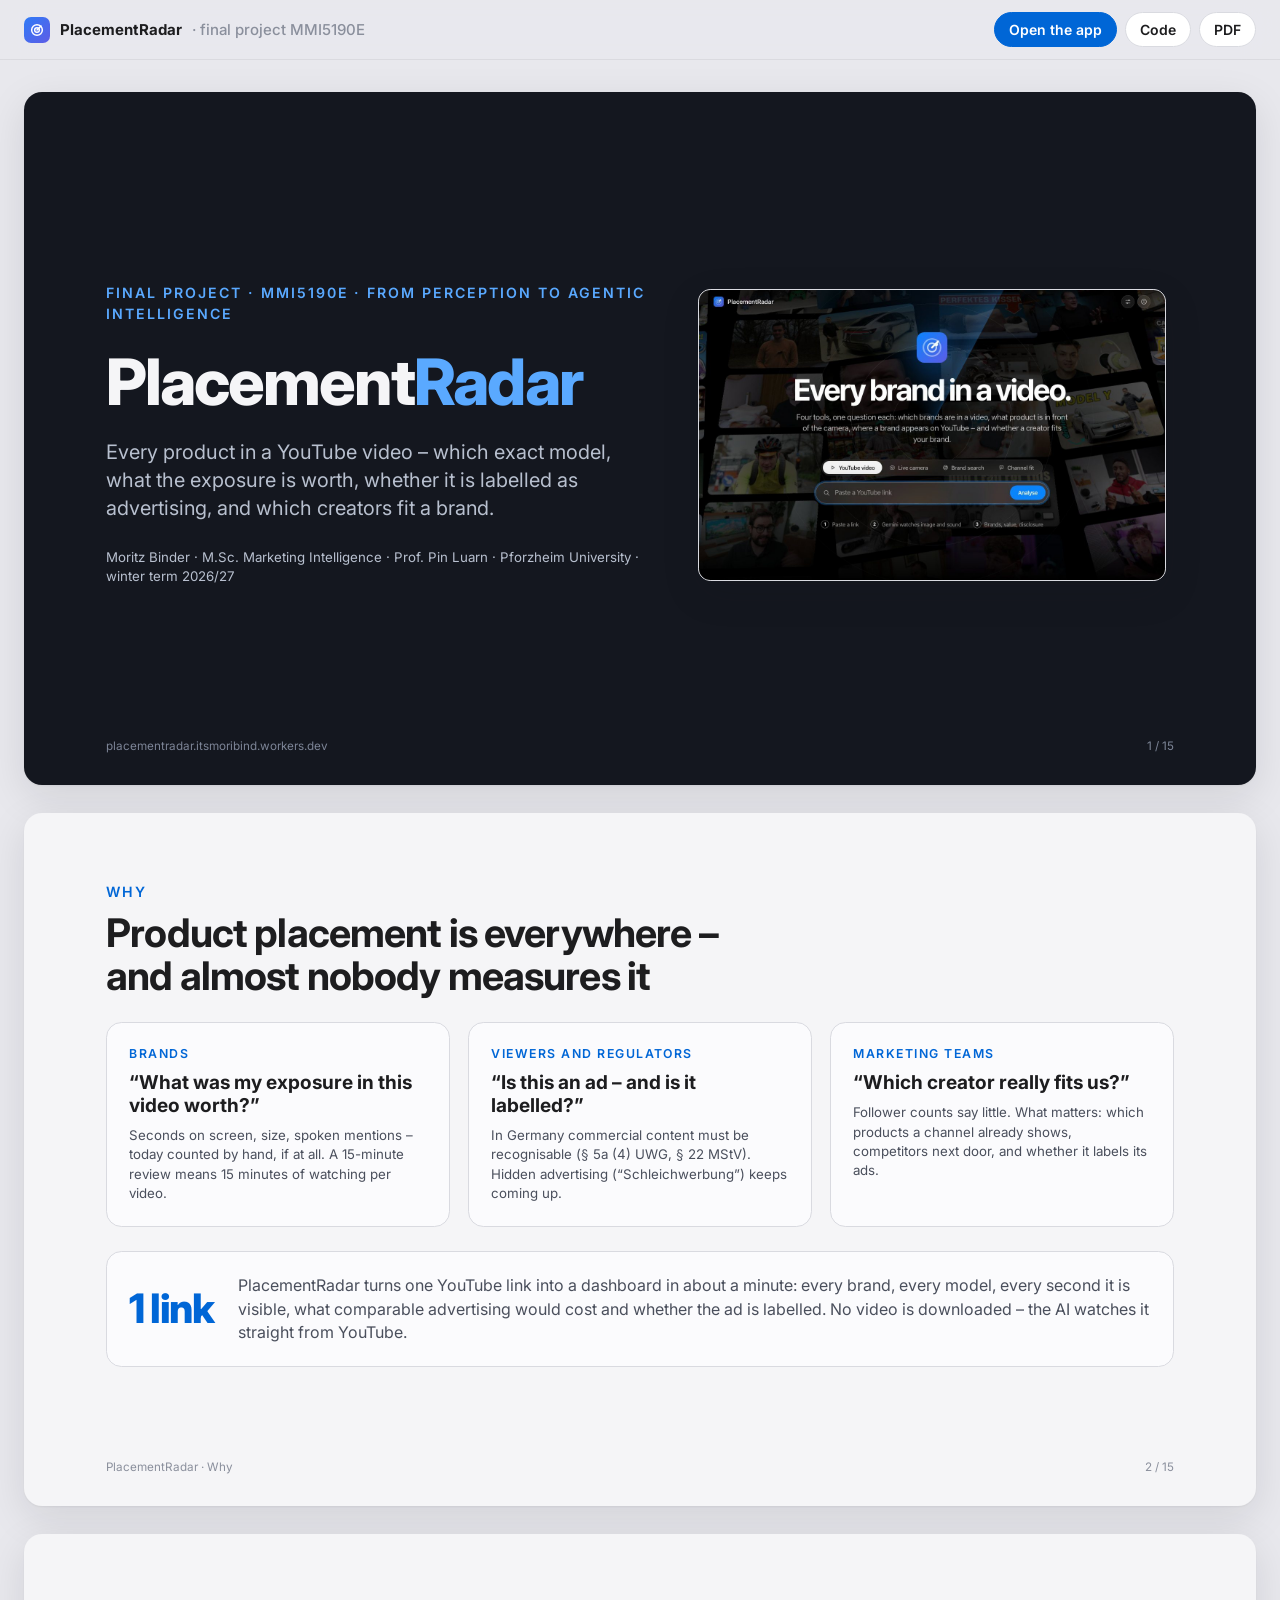
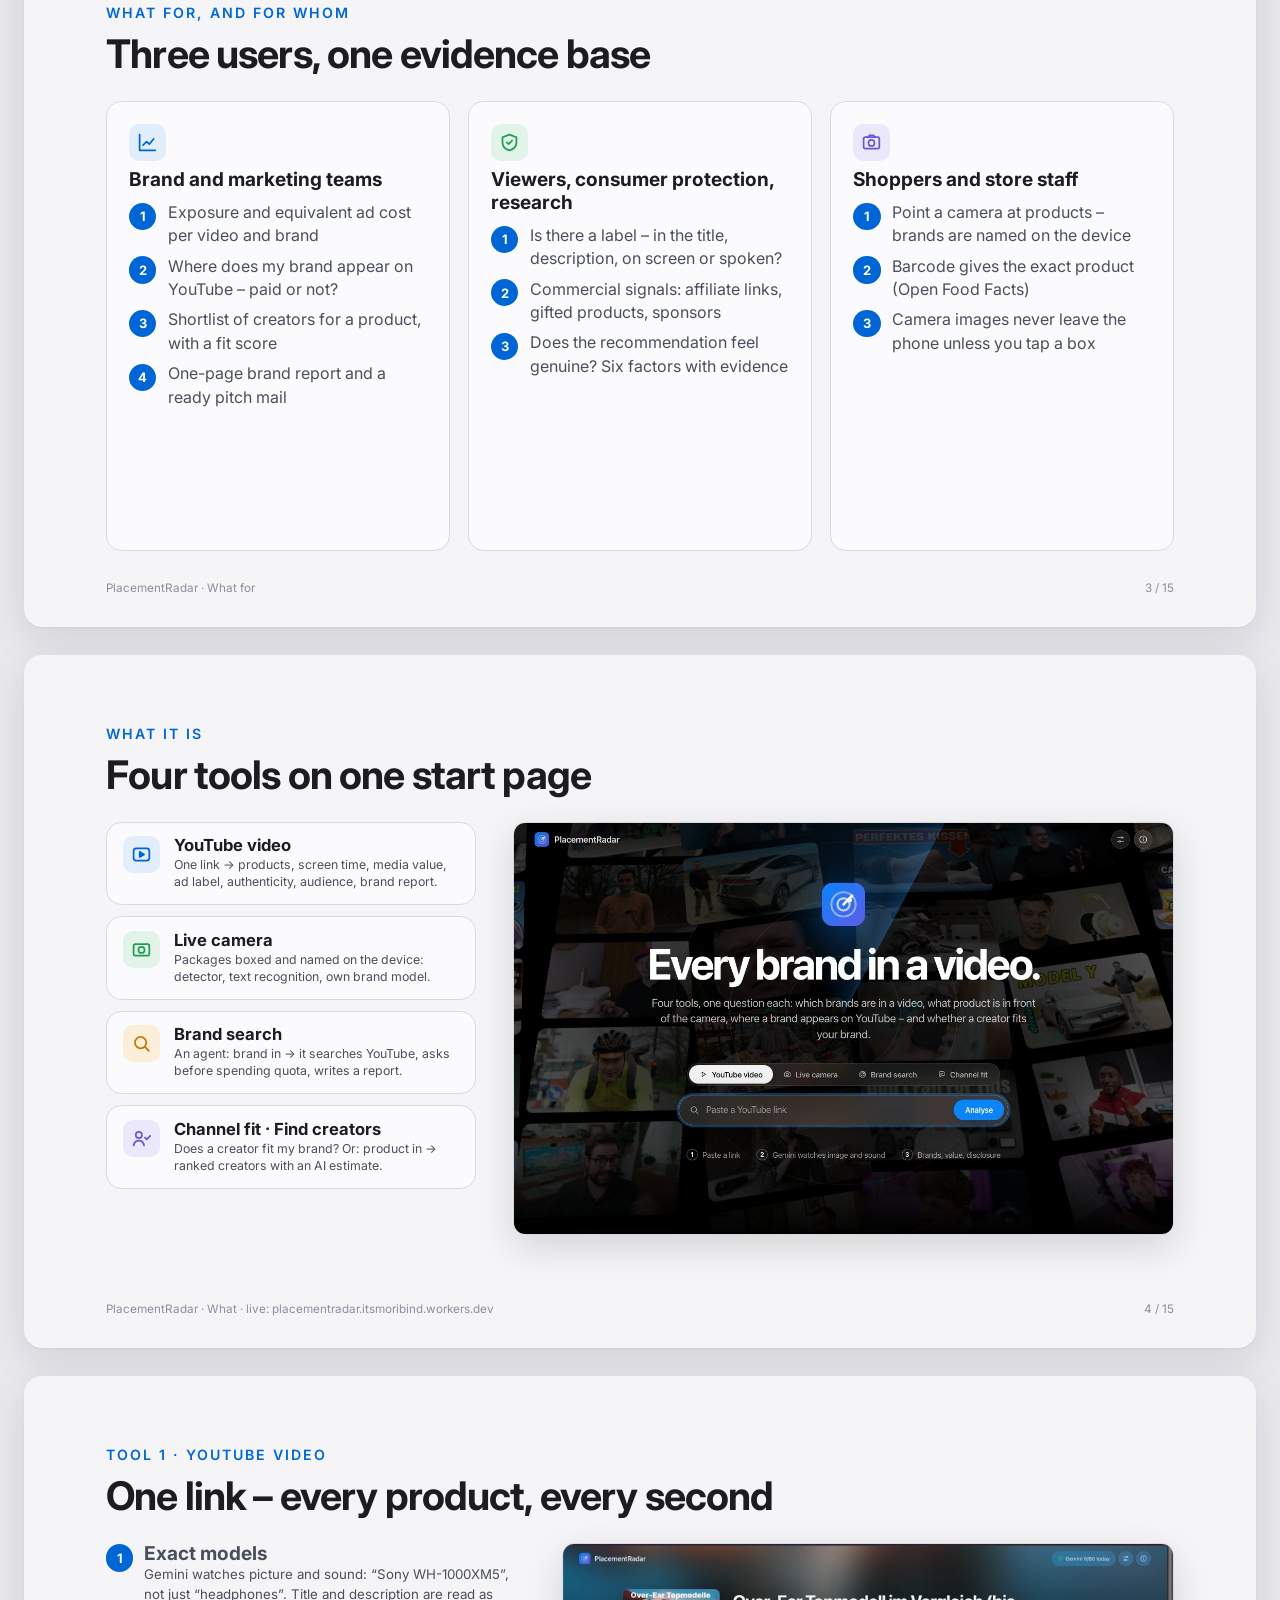
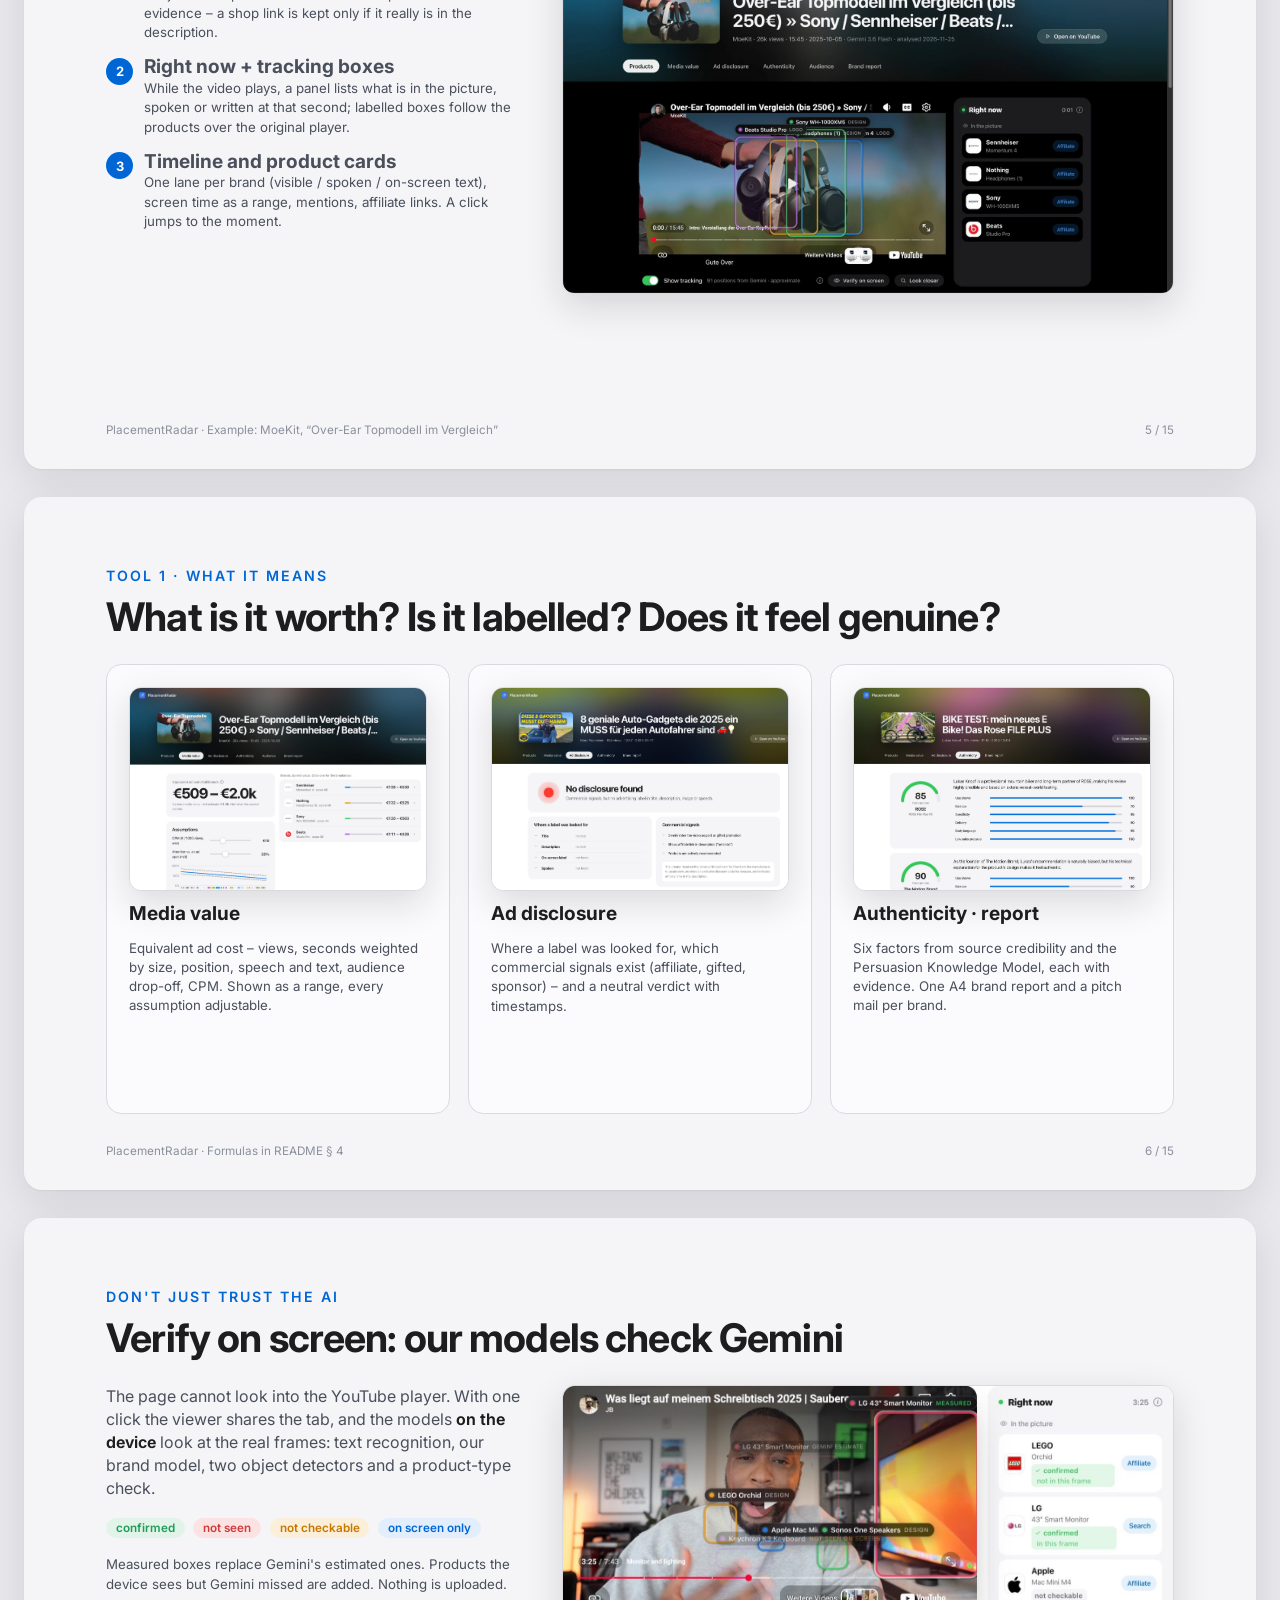
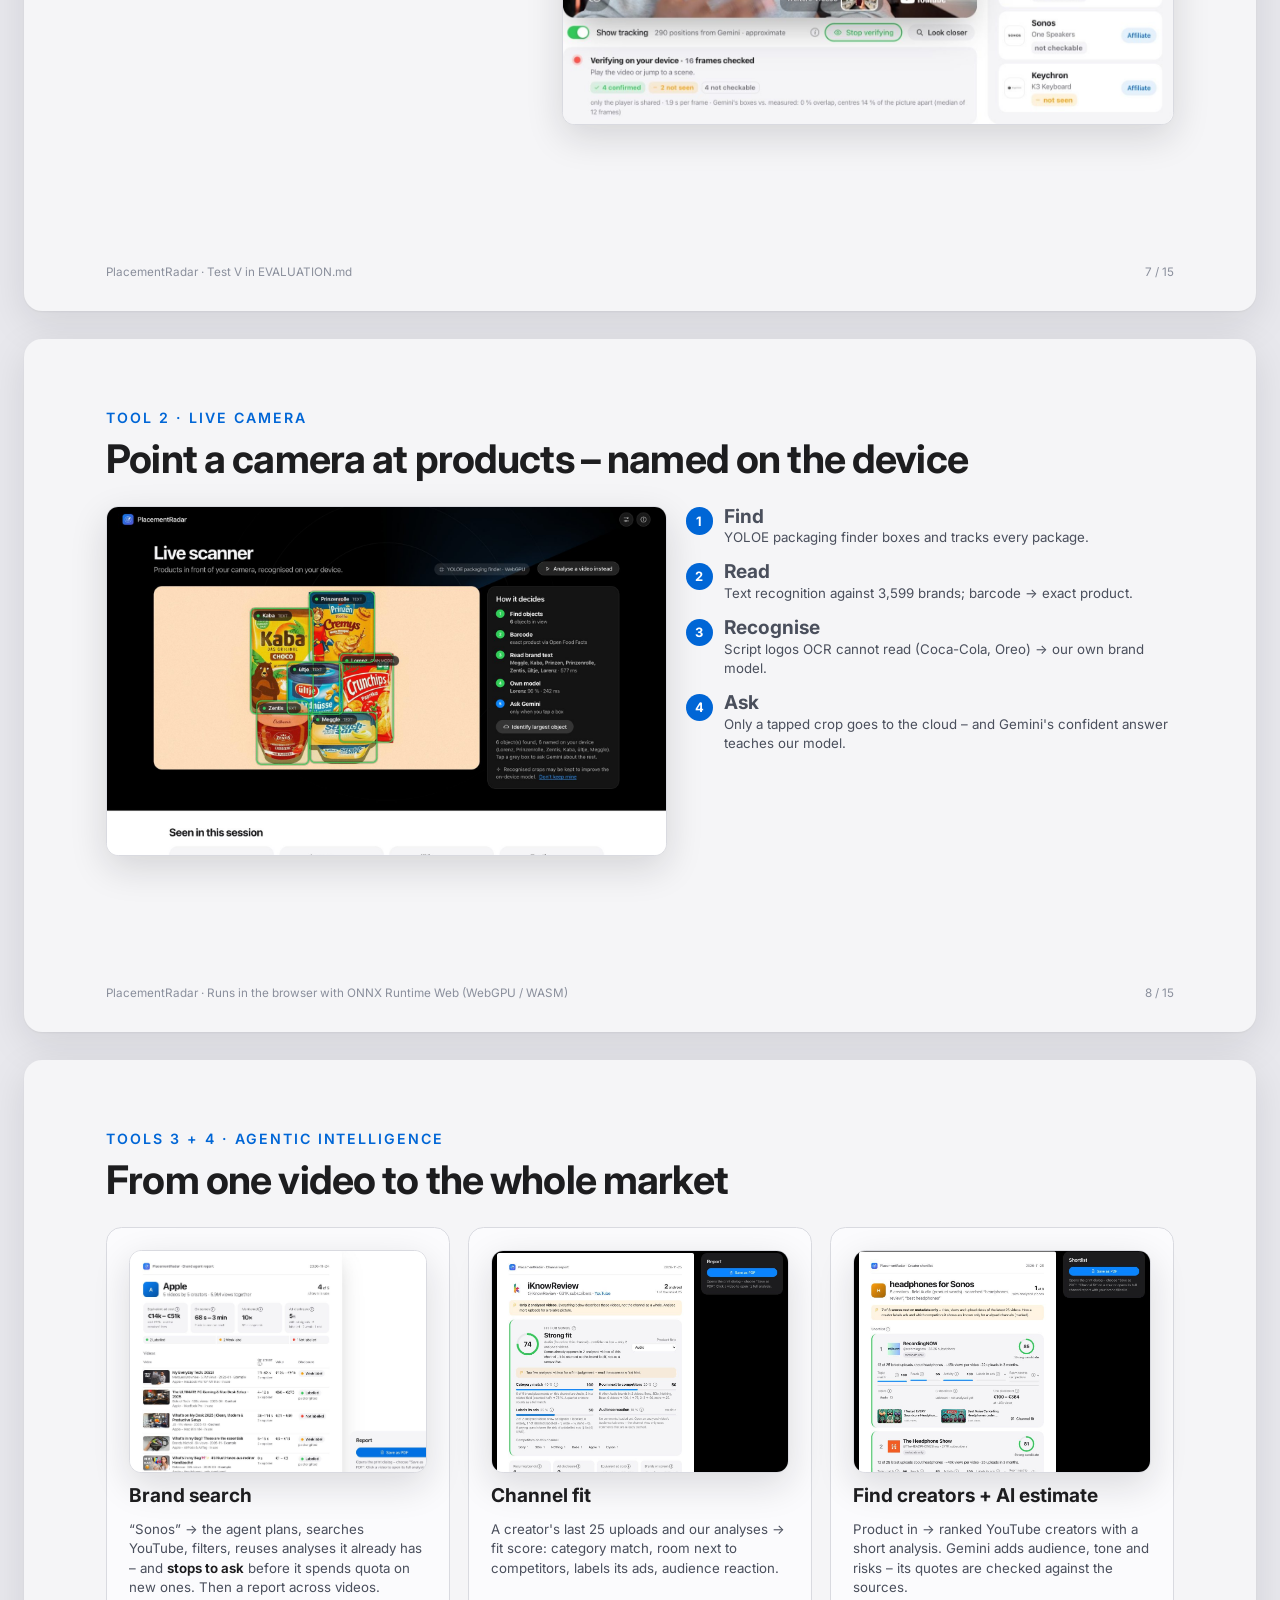
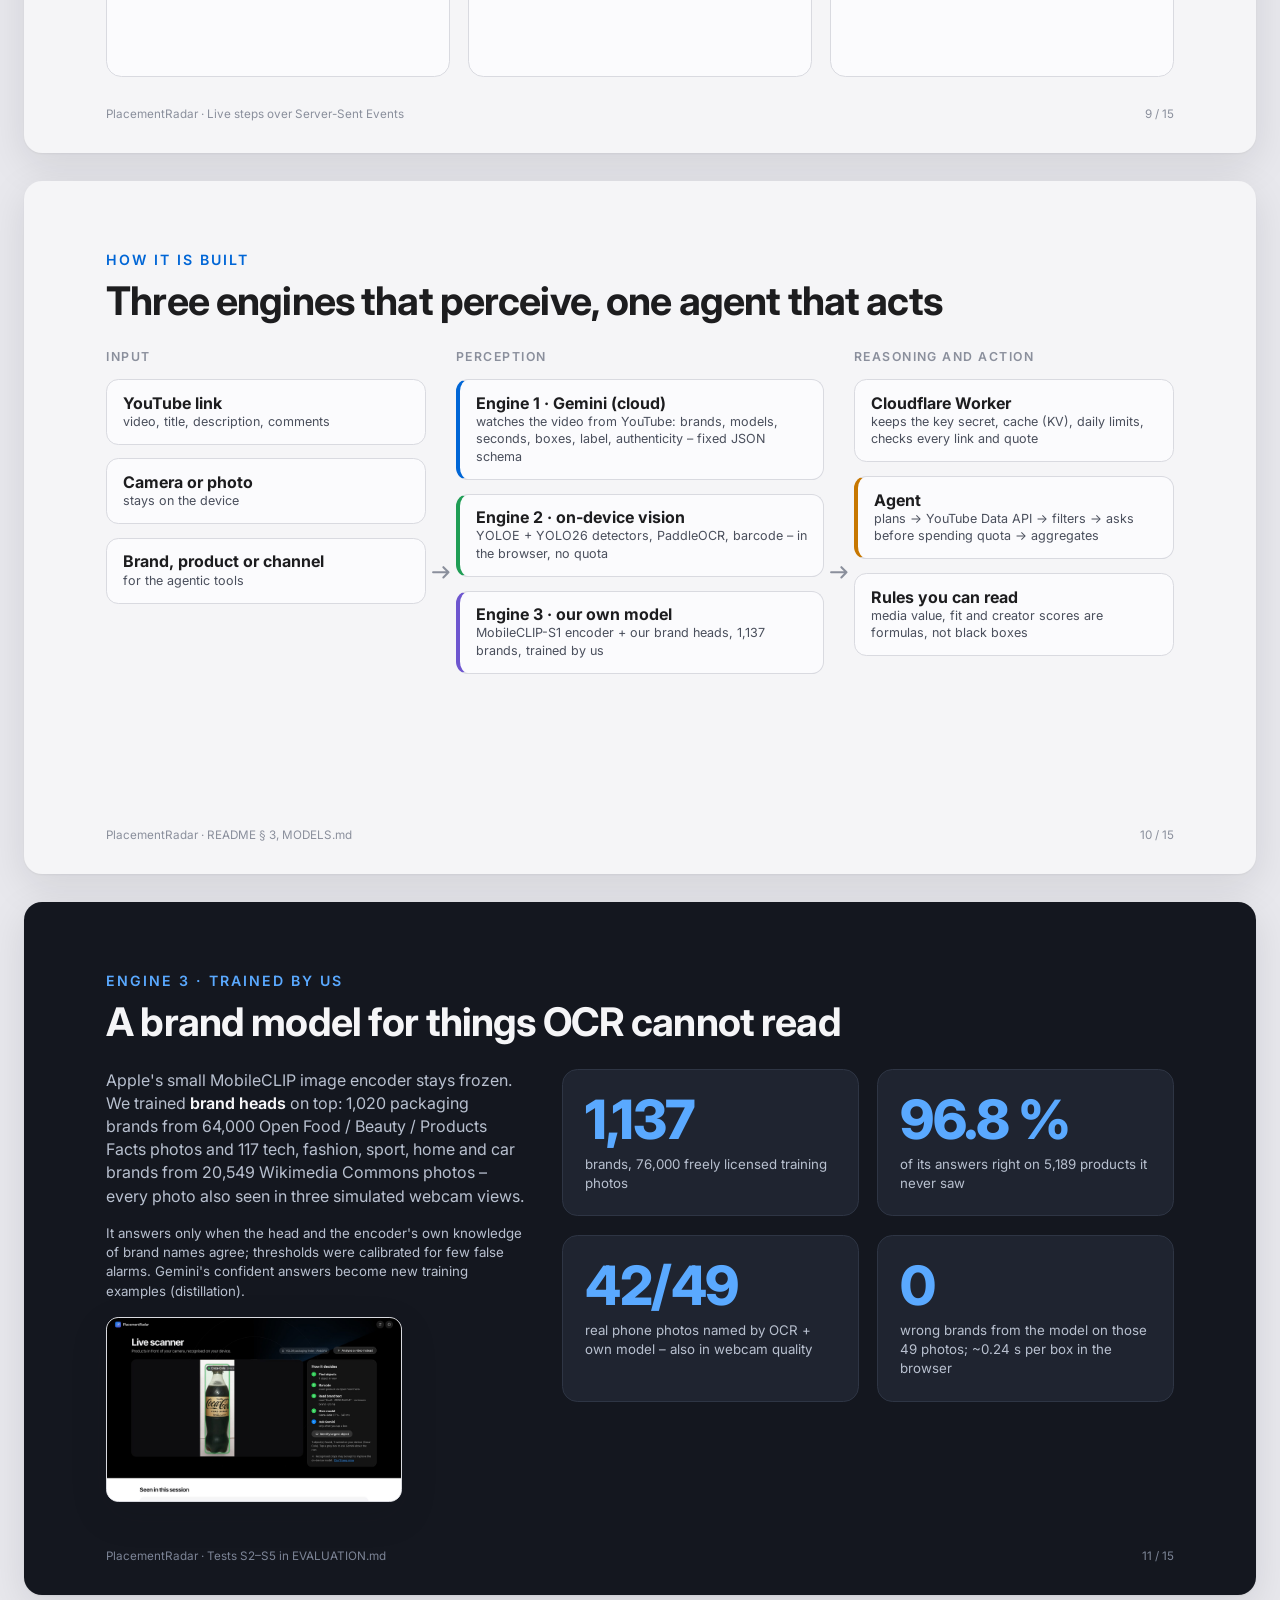
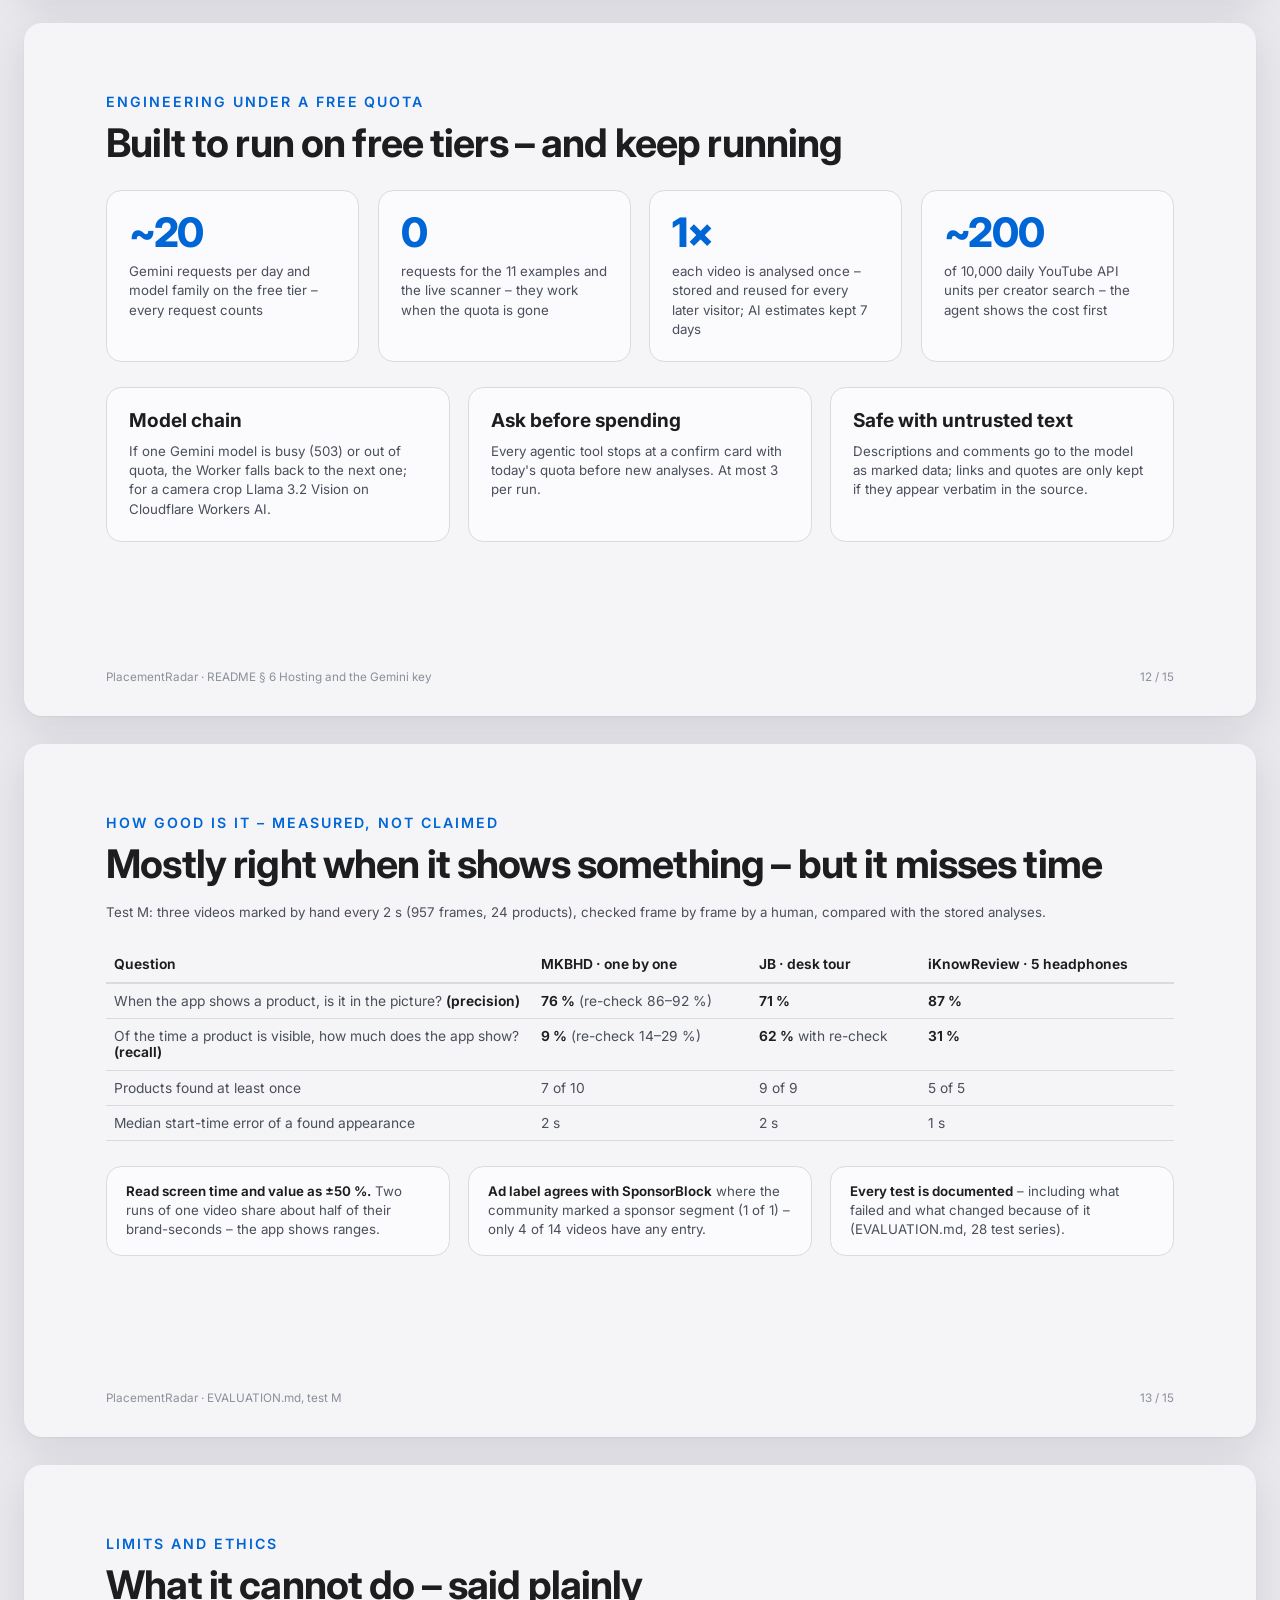
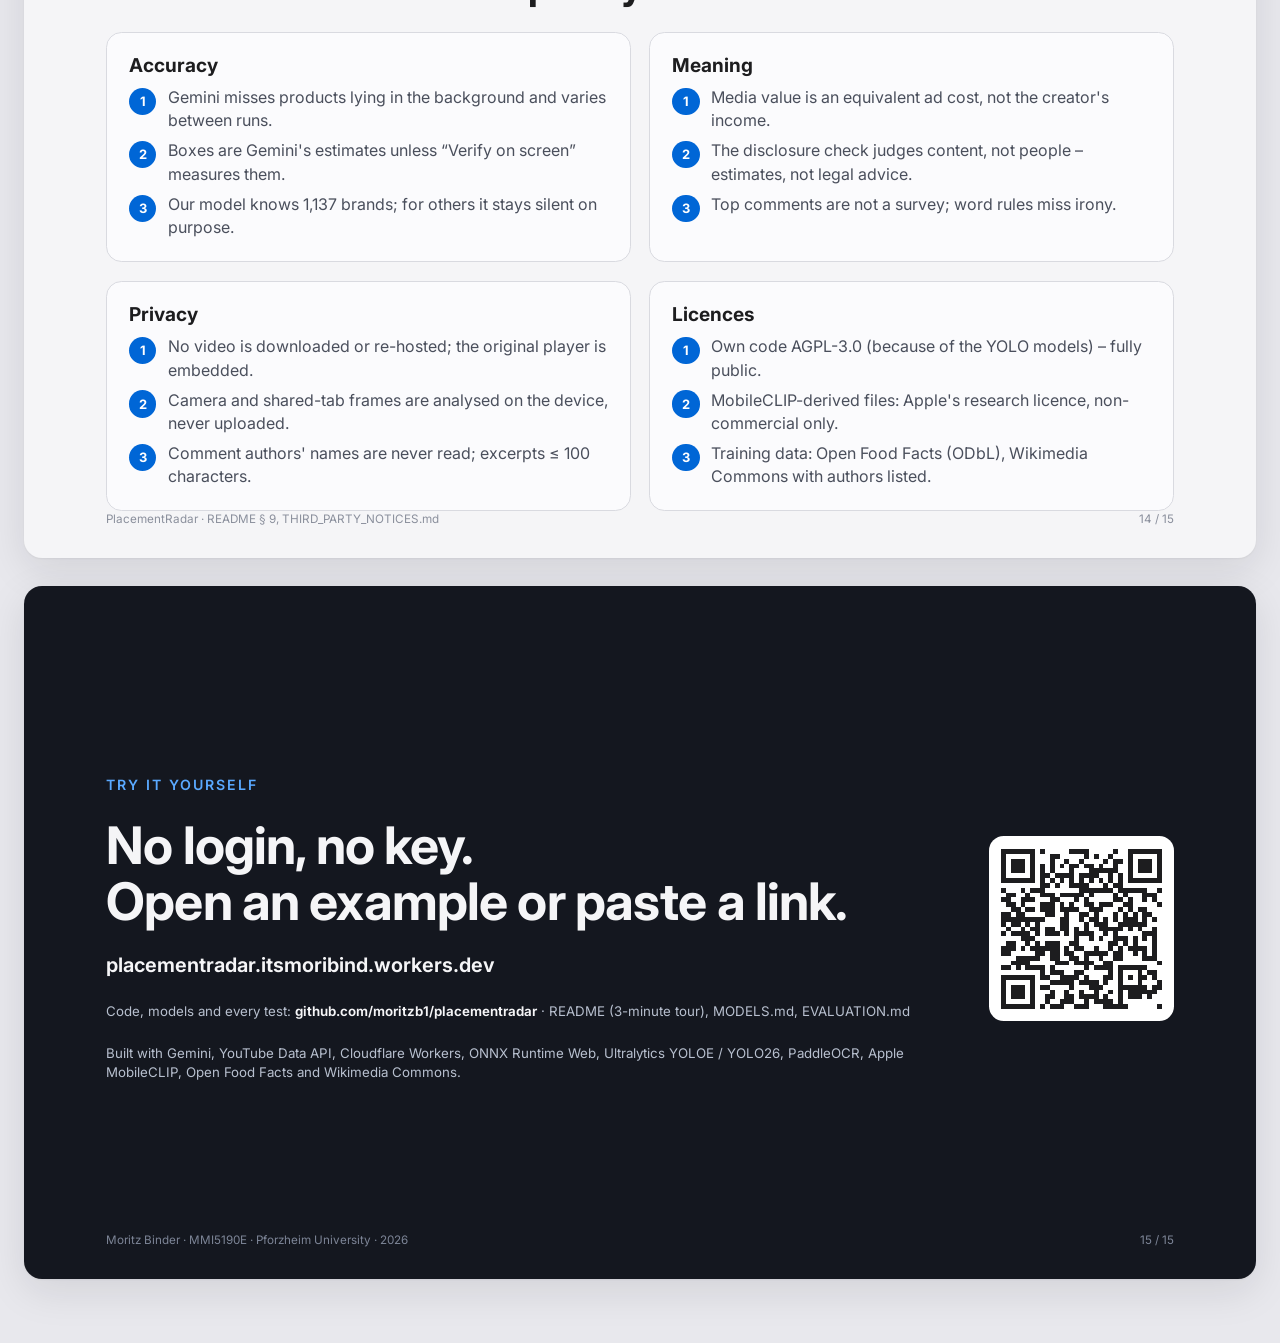
==== commit c3a2eed8: "Products screenshot from a real playback at 0:01 (boxes match the picture); project page moved to mo" ====
--- a/docs/story/index.html
+++ b/docs/story/index.html
@@ -262,7 +262,7 @@
         <li><span class="n">3</span><div><h3>Timeline and product cards</h3><p class="small">One lane per brand (visible / spoken / on-screen text), screen time as a range, mentions, affiliate links. A click jumps to the moment.</p></div></li>
       </ul>
       <div class="shots" style="display:flex; flex-direction:column; gap:1.2cqw;">
-        <img class="shot" style="aspect-ratio:16/10;" src="img/overview.jpg" alt="Products view of a headphone comparison: player with tracking boxes, Right now panel listing Sennheiser, Nothing, Sony and Beats">
+        <img class="shot" style="aspect-ratio:2000/1148;" src="img/overview.jpg" alt="Products view of a headphone comparison: player with tracking boxes, Right now panel listing Sennheiser, Nothing, Sony and Beats">
       </div>
     </div>
   </div>
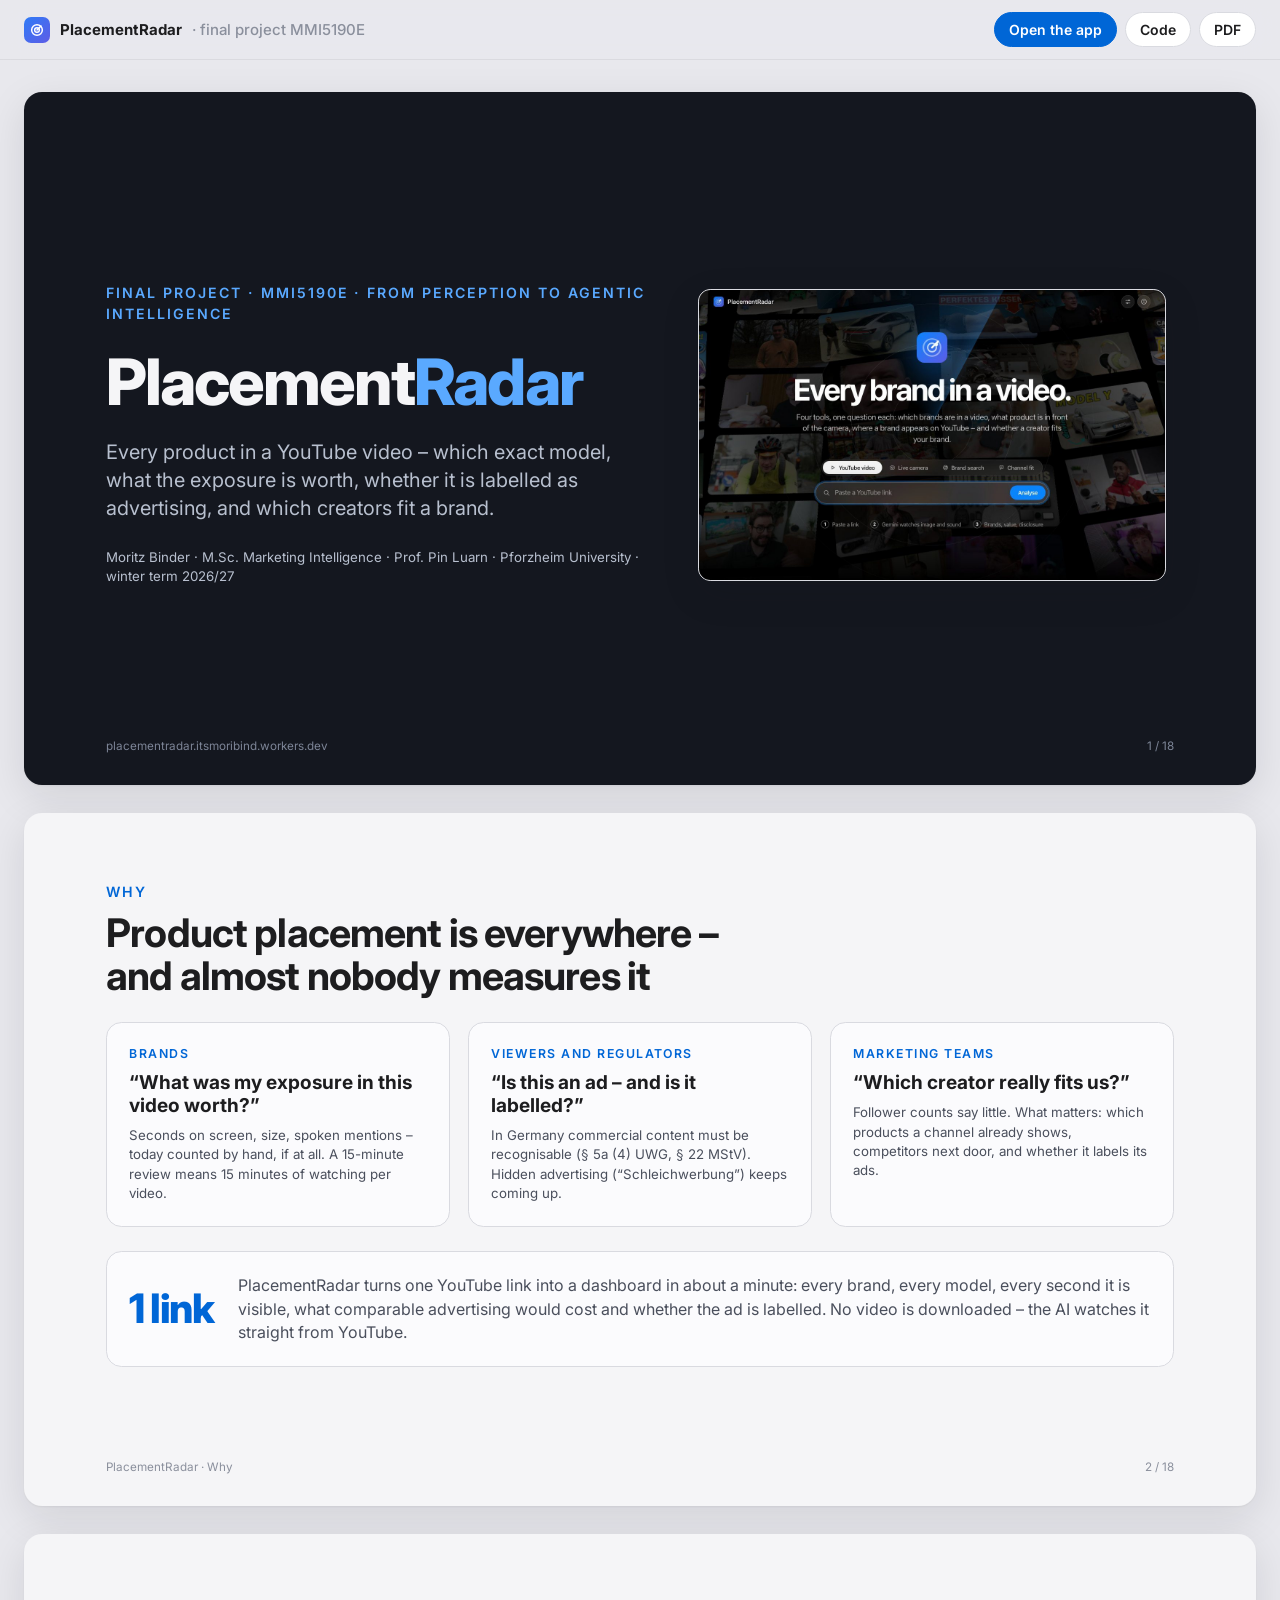
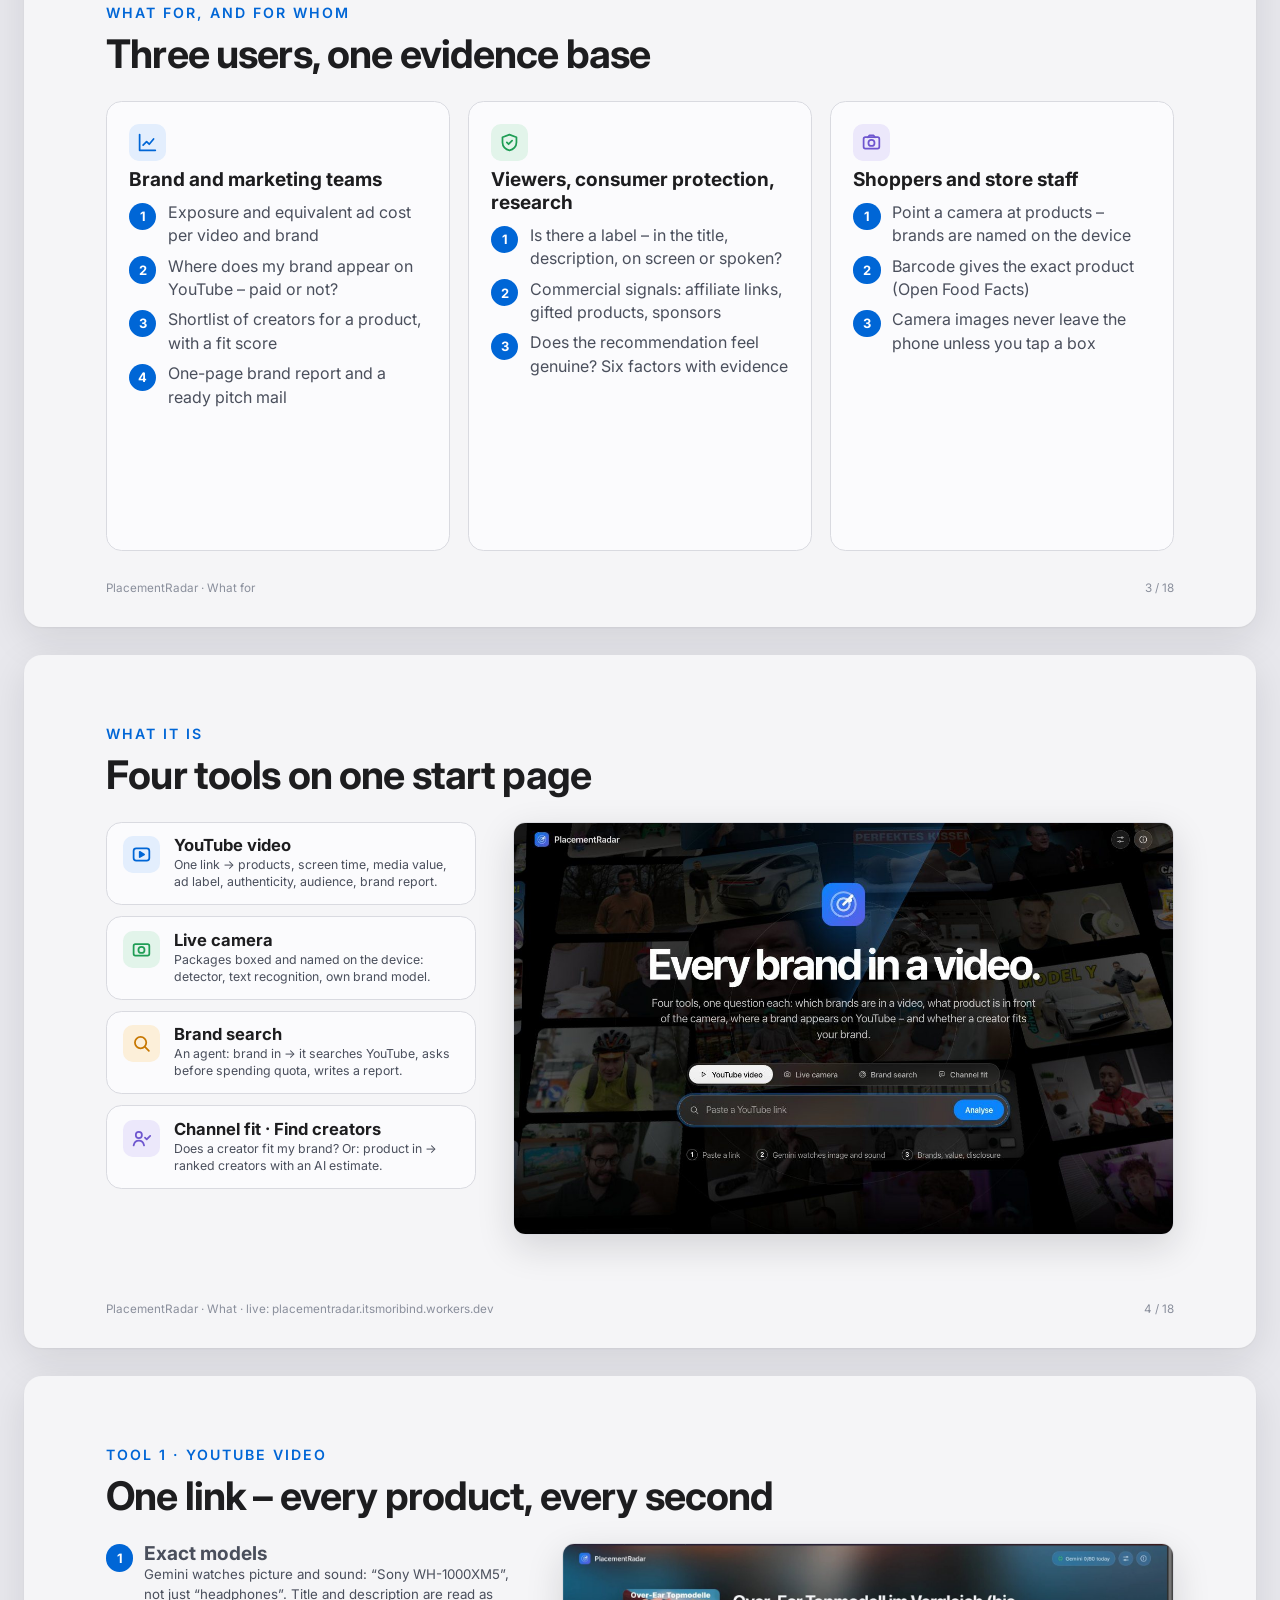
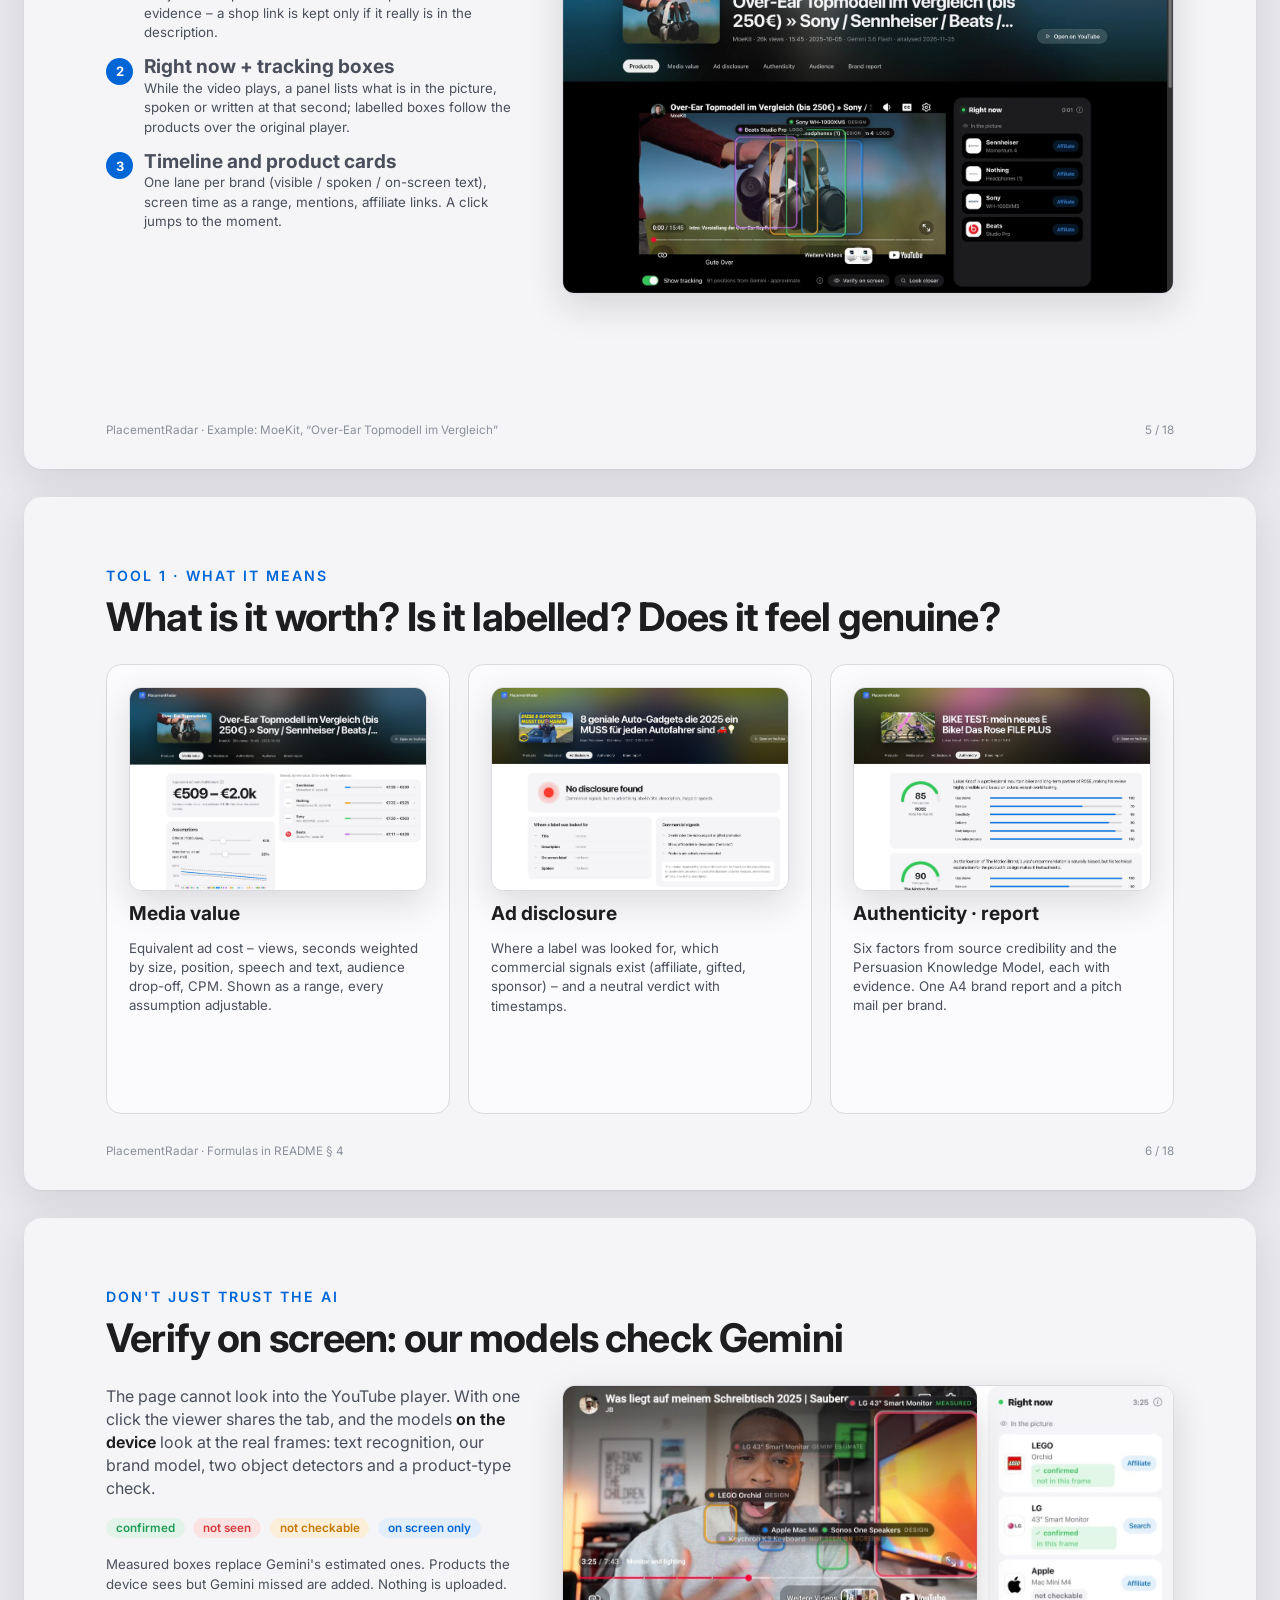
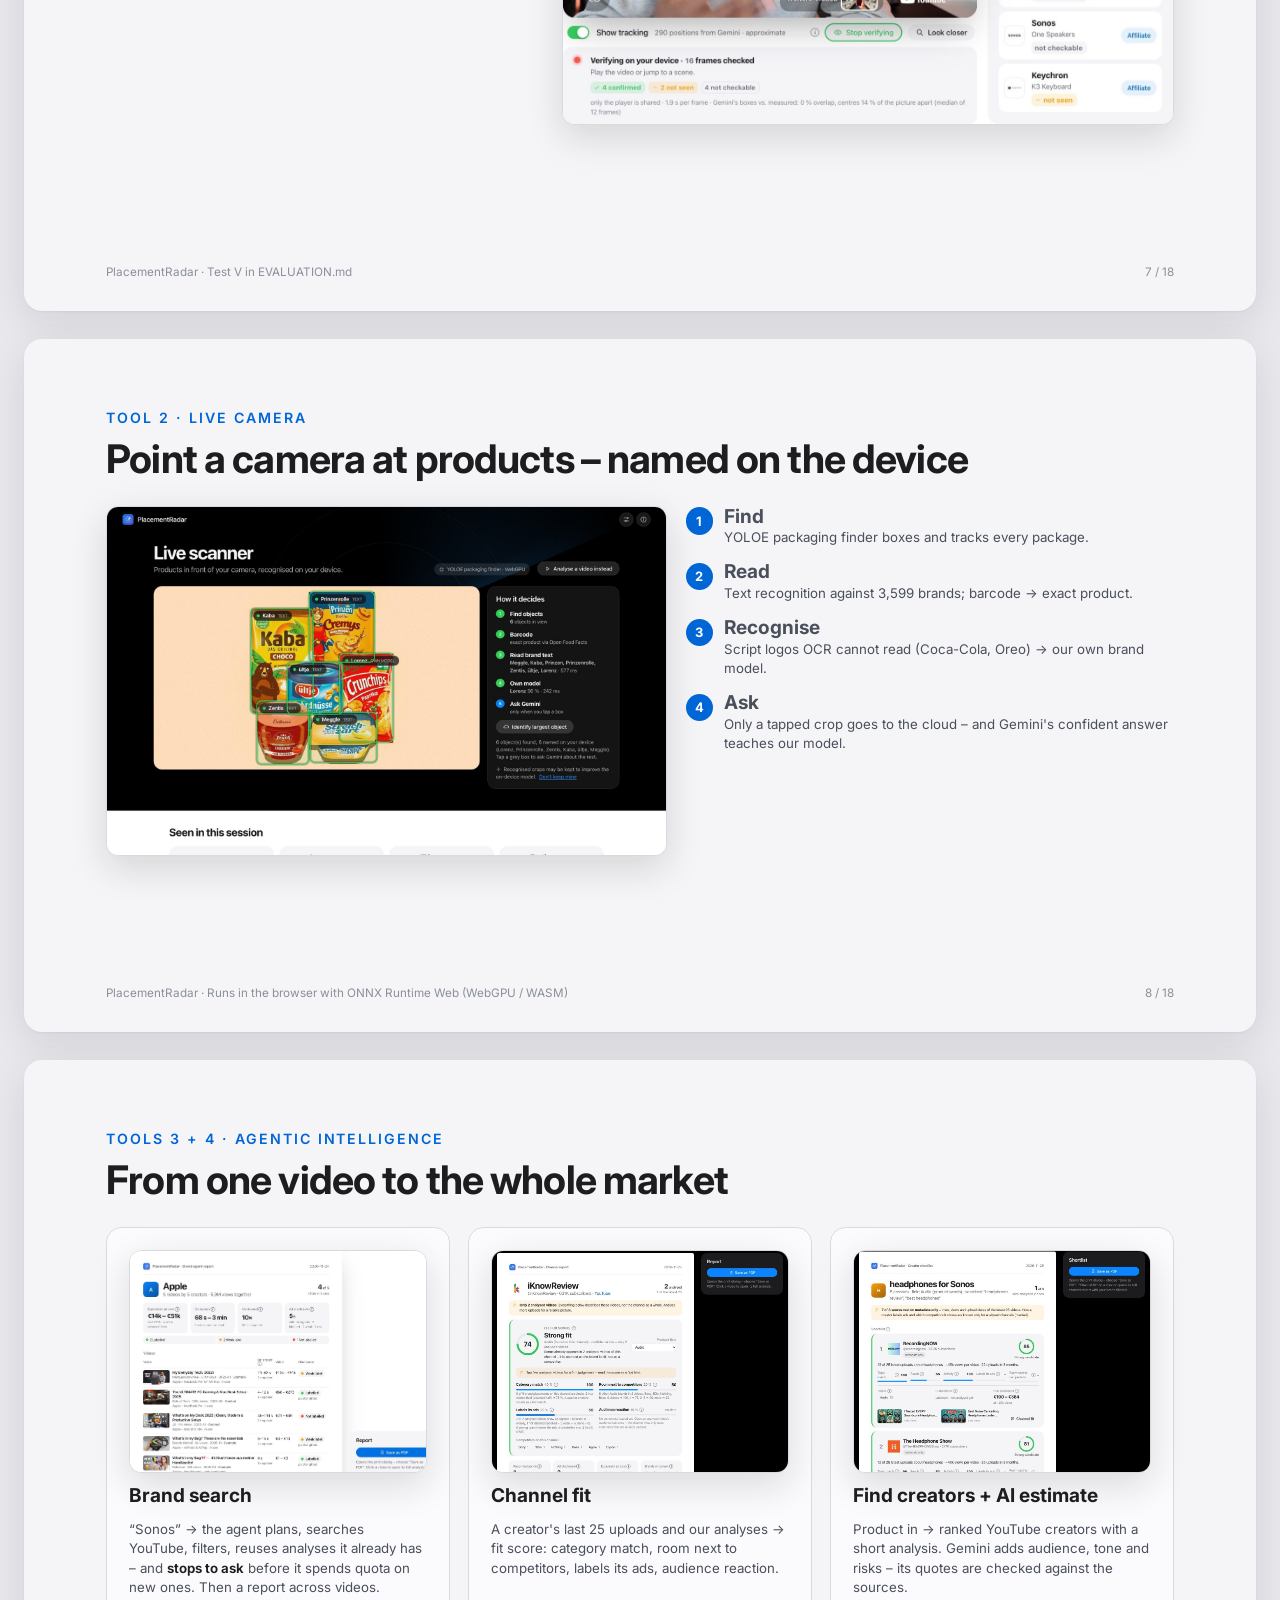
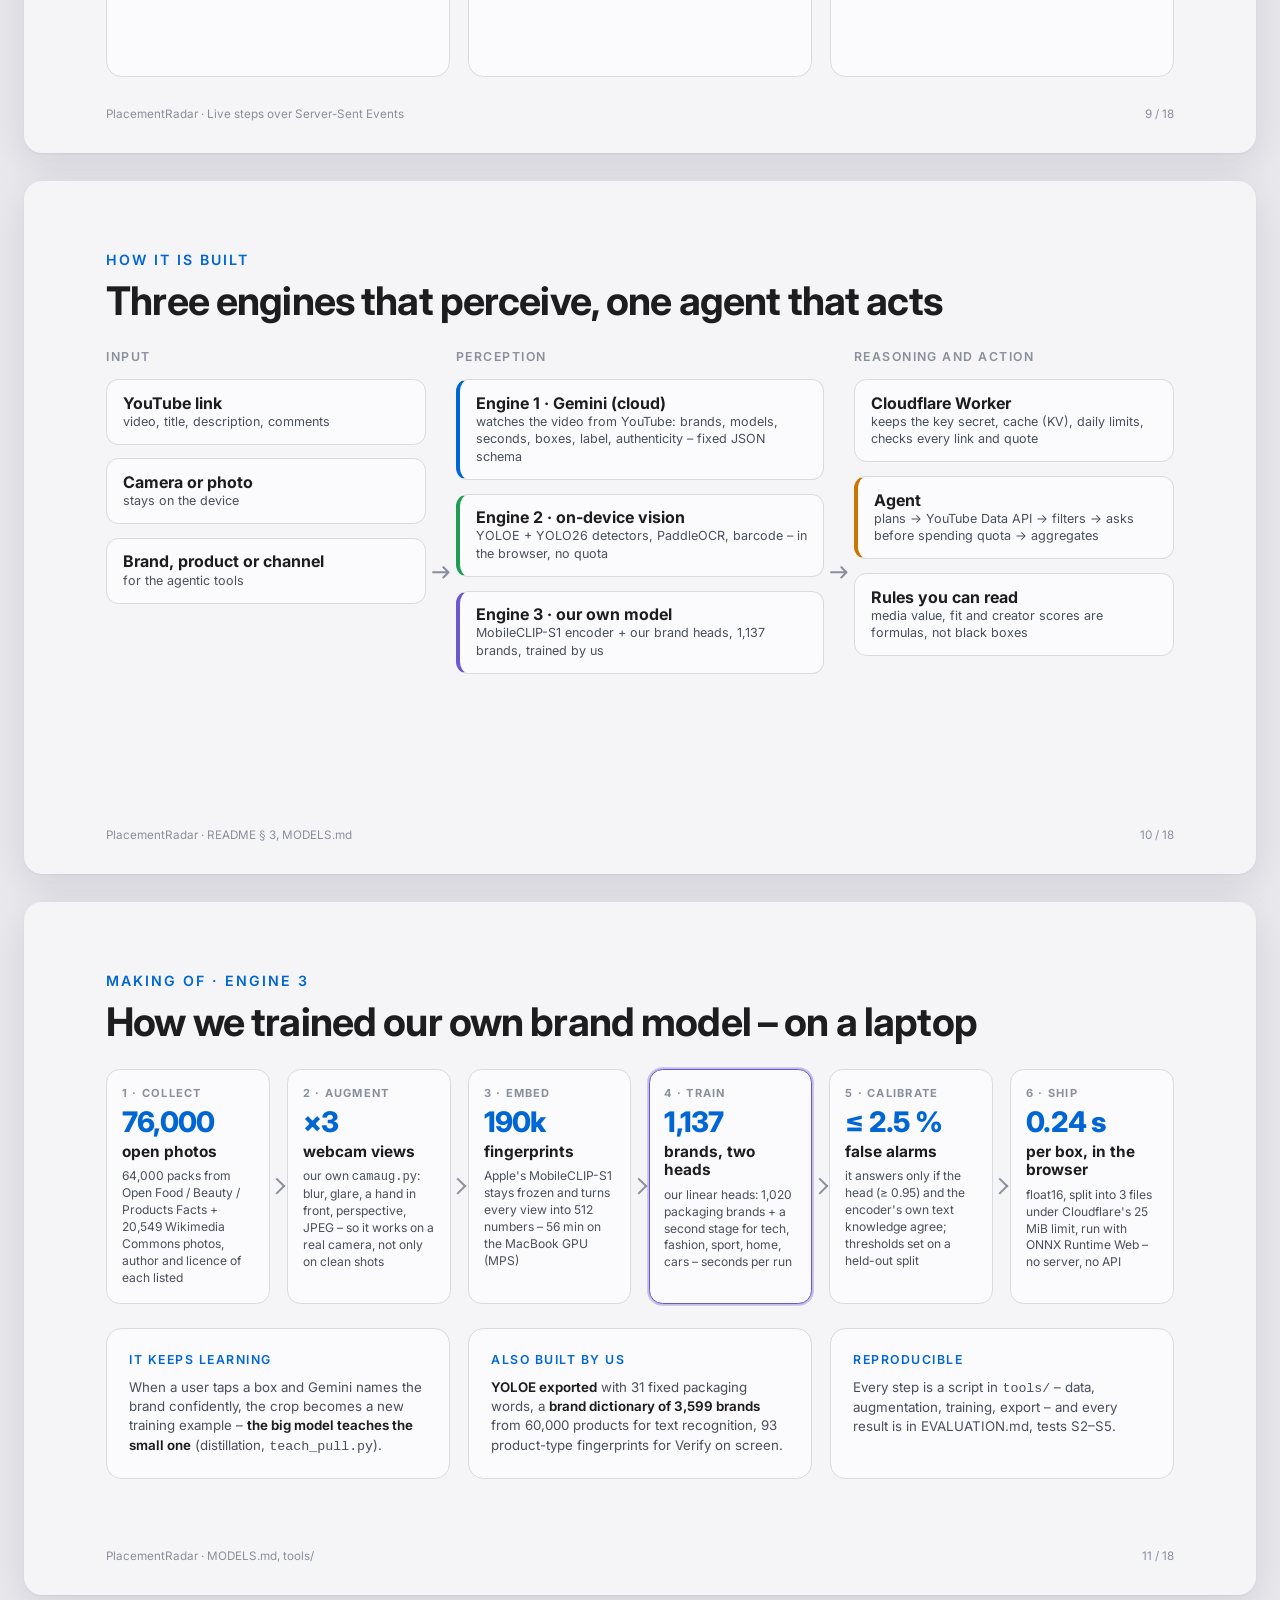
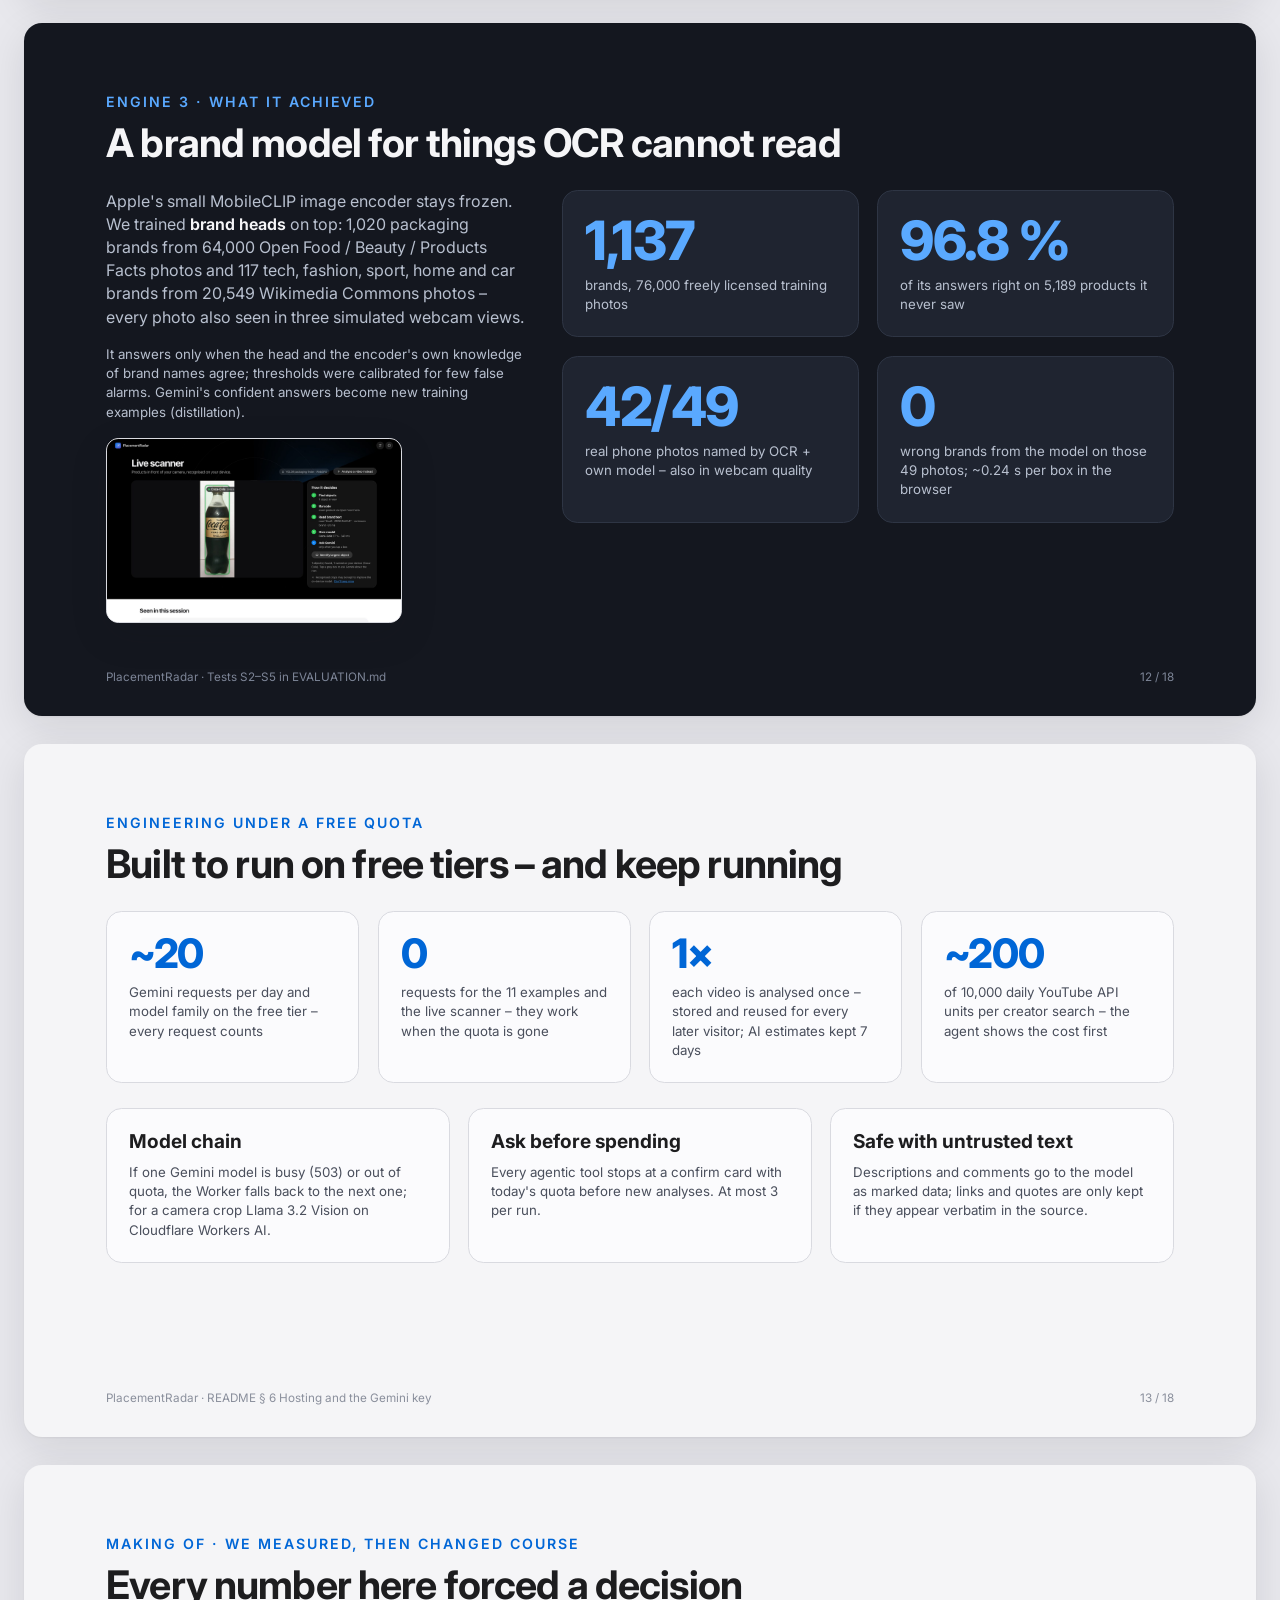
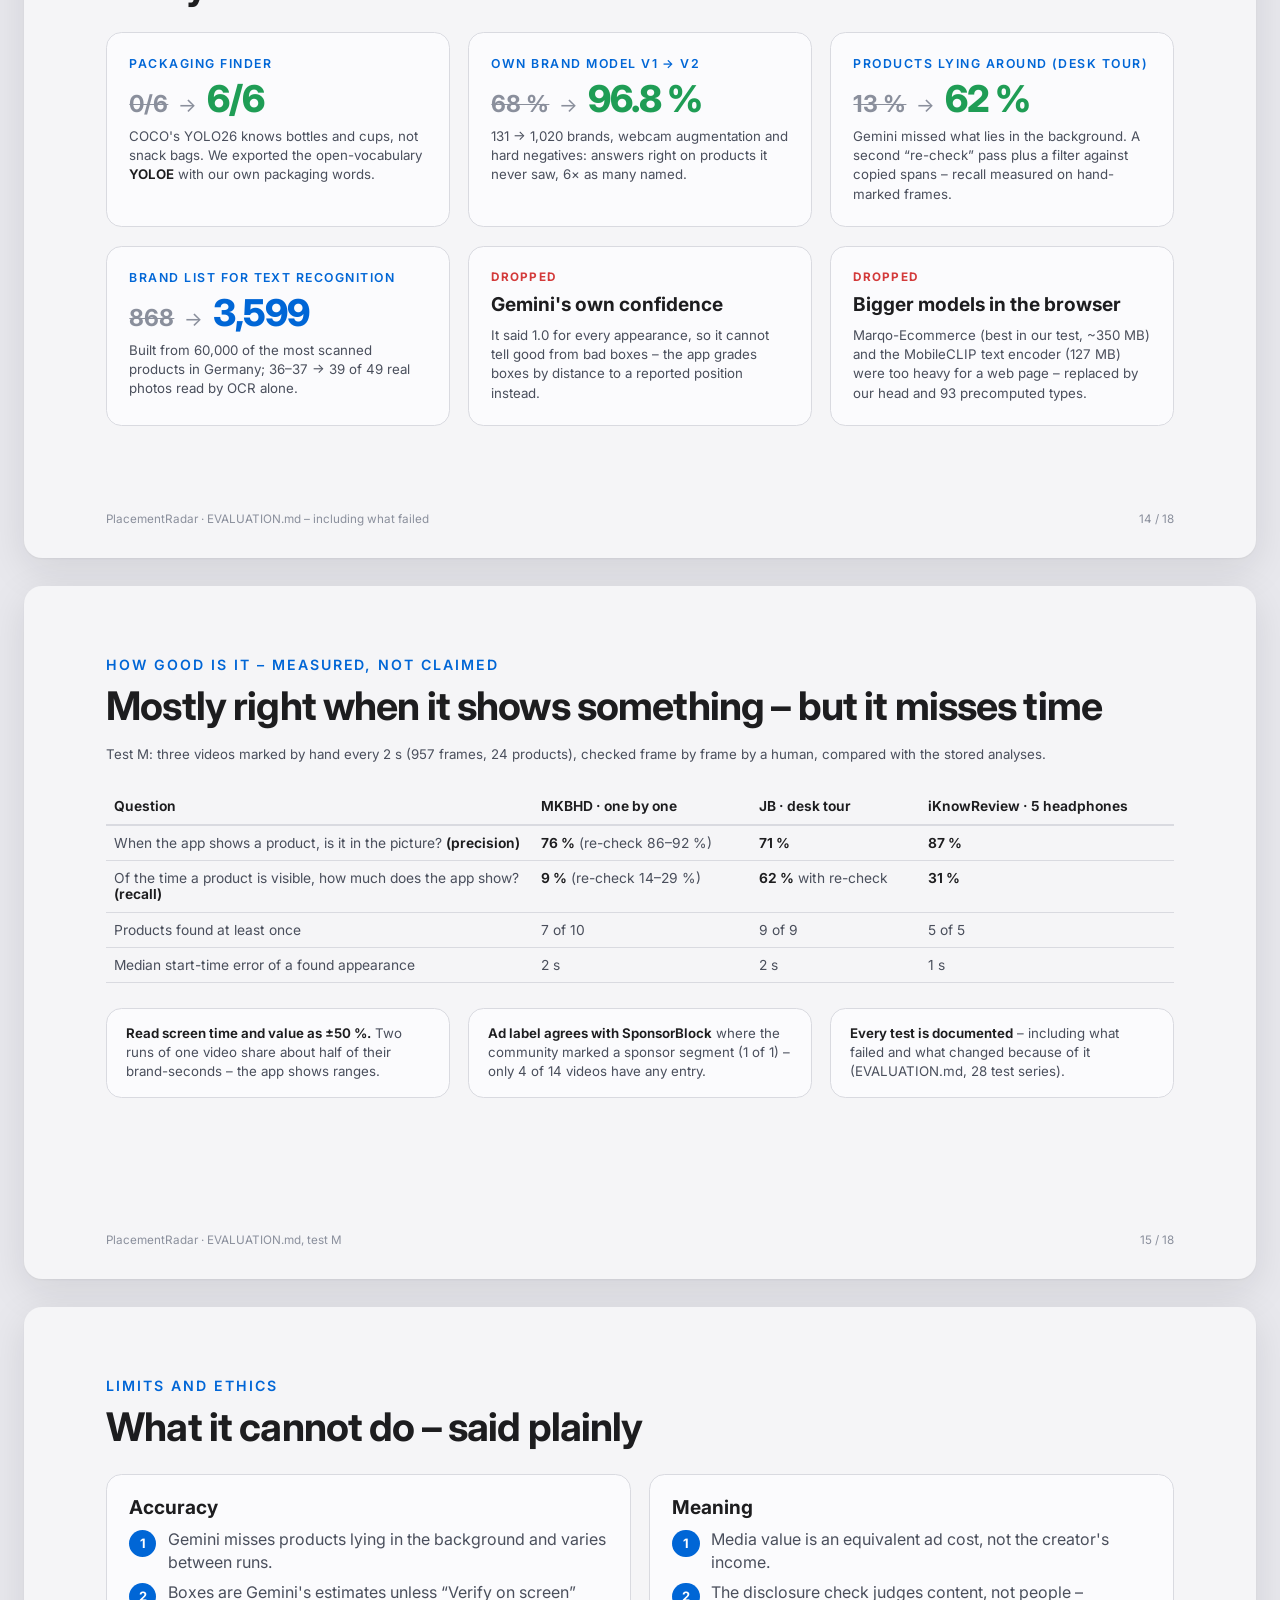
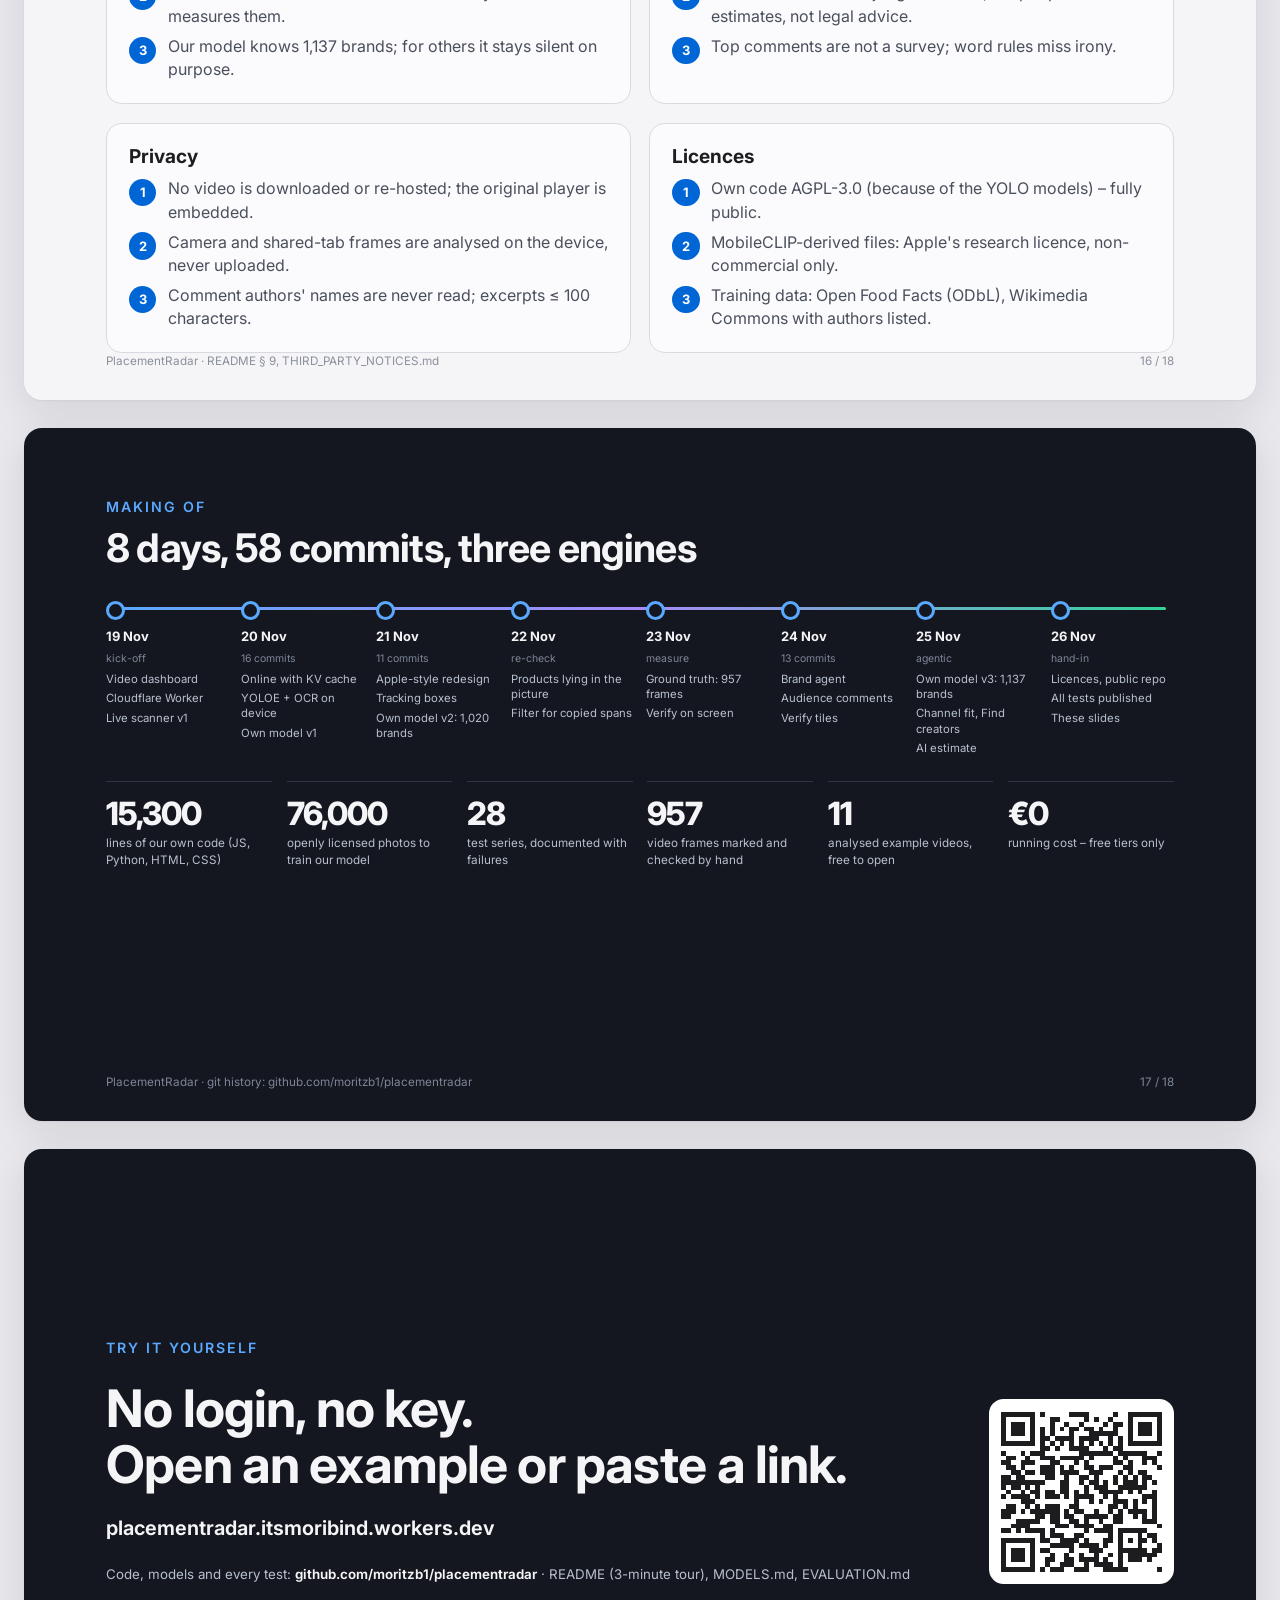
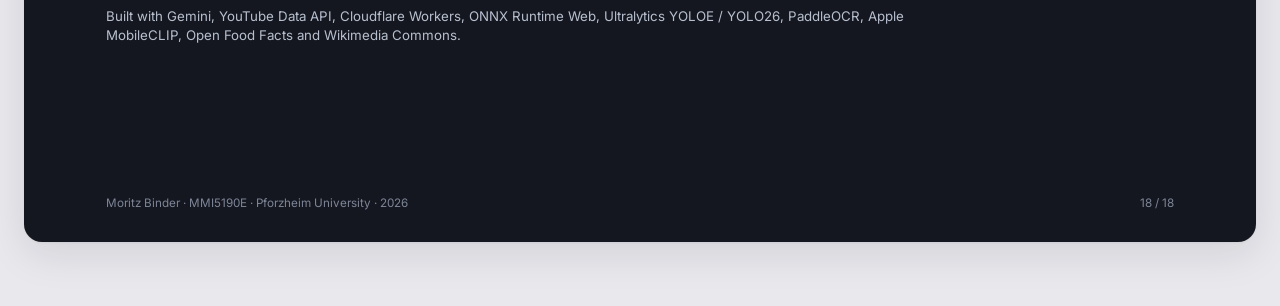
==== commit 4c751484: "Slides: making of – how we trained our own model, what we measured and changed, 8-day timeline (18 s" ====
--- a/docs/story/index.html
+++ b/docs/story/index.html
@@ -3,7 +3,7 @@
 <head>
 <meta charset="utf-8">
 <meta name="viewport" content="width=device-width, initial-scale=1">
-<title>PlacementRadar – the project in 15 slides</title>
+<title>PlacementRadar – the project in 18 slides</title>
 <meta name="description" content="PlacementRadar finds every brand in a YouTube video, estimates what the exposure is worth, checks the ad label and helps brands find creators. Final project MMI5190E, Pforzheim University.">
 <link rel="preconnect" href="https://fonts.googleapis.com">
 <link href="https://fonts.googleapis.com/css2?family=Inter:wght@400;500;600;700;800&display=swap" rel="stylesheet">
@@ -99,6 +99,38 @@
 .node h3 { font-size: 1.3cqw; } .node p { font-size: 1.02cqw; line-height: 1.4; }
 .node.e1 { border-left: .4cqw solid var(--accent); } .node.e2 { border-left: .4cqw solid var(--green); } .node.e3 { border-left: .4cqw solid var(--violet); } .node.ag { border-left: .4cqw solid var(--amber); }
 .colhead { font-size: 1cqw; font-weight: 600; letter-spacing: .12cqw; text-transform: uppercase; color: var(--muted); }
+
+
+/* making of: training pipeline */
+.pipe { display: grid; grid-template-columns: repeat(6, 1fr); gap: 1.4cqw; flex: none; }
+.pstep { position: relative; background: var(--panel); border: 1px solid var(--line); border-radius: 1.1cqw; padding: 1.3cqw 1.2cqw; display: flex; flex-direction: column; gap: .55cqw; }
+.dark .pstep { background: #1F2430; border-color: #2E3544; }
+.pstep:not(:last-child)::after { content: ""; position: absolute; right: -1.15cqw; top: 50%; width: .8cqw; height: .8cqw; border-top: .22cqw solid var(--muted); border-right: .22cqw solid var(--muted); transform: translateY(-50%) rotate(45deg); }
+.pstep .k { font-size: .9cqw; font-weight: 700; letter-spacing: .1cqw; text-transform: uppercase; color: var(--muted); }
+.pstep .v { font-size: 2.3cqw; font-weight: 800; letter-spacing: -.06cqw; line-height: 1; color: var(--accent); }
+.dark .pstep .v { color: var(--dark-accent); }
+.pstep h3 { font-size: 1.25cqw; } .pstep p { font-size: .98cqw; line-height: 1.4; }
+.pstep.hl { border-color: var(--violet); box-shadow: 0 0 0 .15cqw rgba(110,86,207,.35); }
+/* making of: before -> after */
+.ba { display: flex; align-items: baseline; gap: .8cqw; }
+.ba .was { font-size: 1.9cqw; font-weight: 700; color: var(--muted); text-decoration: line-through; text-decoration-thickness: .12cqw; }
+.ba .arr { font-size: 1.6cqw; color: var(--muted); }
+.ba .now { font-size: 3cqw; font-weight: 800; letter-spacing: -.08cqw; color: var(--green); line-height: 1; }
+.ba .now.blue { color: var(--accent); }
+.drop { font-size: .95cqw; font-weight: 700; letter-spacing: .1cqw; text-transform: uppercase; color: var(--red); }
+/* making of: timeline */
+.tl { position: relative; display: grid; grid-template-columns: repeat(8, 1fr); gap: 1cqw; flex: none; padding-top: 2.6cqw; }
+.tl::before { content: ""; position: absolute; left: .6cqw; right: .6cqw; top: 1cqw; height: .25cqw; border-radius: 1cqw; background: linear-gradient(90deg, var(--dark-accent), #A78BFA, #34D399); }
+.tl .day { position: relative; display: flex; flex-direction: column; gap: .45cqw; }
+.tl .day::before { content: ""; position: absolute; left: 0; top: -2.05cqw; width: 1.05cqw; height: 1.05cqw; border-radius: 50%; background: var(--dark); border: .25cqw solid var(--dark-accent); }
+.tl .d { font-size: 1.05cqw; font-weight: 700; color: var(--dark-ink); }
+.tl .c { font-size: .85cqw; color: #7D8597; }
+.tl ul { list-style: none; display: flex; flex-direction: column; gap: .35cqw; }
+.tl li { font-size: .92cqw; line-height: 1.35; color: var(--dark-body); }
+.stats { display: grid; grid-template-columns: repeat(6, 1fr); gap: 1.2cqw; flex: none; }
+.stat { border-top: 1px solid #2E3544; padding-top: .9cqw; }
+.stat .v { font-size: 2.6cqw; font-weight: 800; letter-spacing: -.08cqw; color: var(--dark-ink); line-height: 1; }
+.stat p { font-size: .95cqw; margin-top: .4cqw; }
 
 table { width: 100%; border-collapse: collapse; }
 th, td { text-align: left; font-size: 1.12cqw; padding: .75cqw .6cqw; border-bottom: 1px solid var(--line); color: var(--body); vertical-align: top; }
@@ -132,6 +164,12 @@
   th, td { font-size: 12.5px; padding: 8px 5px; }
   .qr { width: 160px; height: 160px; padding: 10px; border-radius: 12px; }
   .hide-m { display: none !important; }
+  .pipe, .stats { grid-template-columns: 1fr 1fr; gap: 10px; } .pstep { padding: 12px; border-radius: 12px; gap: 4px; } .pstep::after { display: none; }
+  .pstep .k { font-size: 10.5px; letter-spacing: 1px; } .pstep .v { font-size: 24px; } .pstep h3 { font-size: 14.5px; } .pstep p { font-size: 12.5px; }
+  .ba { gap: 8px; } .ba .was { font-size: 18px; } .ba .arr { font-size: 16px; } .ba .now { font-size: 28px; } .drop { font-size: 11px; letter-spacing: 1px; }
+  .tl { grid-template-columns: 1fr; gap: 14px; padding-top: 0; padding-left: 22px; } .tl::before { left: 5px; right: auto; top: 4px; bottom: 4px; width: 3px; height: auto; background: linear-gradient(180deg, var(--dark-accent), #A78BFA, #34D399); }
+  .tl .day::before { left: -22px; top: 3px; width: 13px; height: 13px; border-width: 3px; } .tl .d { font-size: 15px; } .tl .c { font-size: 12px; } .tl li { font-size: 13.5px; }
+  .stat .v { font-size: 26px; } .stat p { font-size: 12.5px; } .stat { padding-top: 8px; }
   .card[style*="flex-direction:row"] { flex-direction: column !important; align-items: flex-start !important; gap: 6px !important; }
   .grid[style*="grid-template-columns"] { grid-template-columns: 1fr !important; }
   .url { word-break: break-all; }
@@ -176,7 +214,7 @@
     </div>
     <img class="shot" style="width:38cqw; flex:none; aspect-ratio:16/10;" src="img/start.jpg" alt="PlacementRadar start screen with the four tools YouTube video, Live camera, Brand search and Channel fit">
   </div>
-  <div class="foot"><p>placementradar.itsmoribind.workers.dev</p><p>1 / 15</p></div>
+  <div class="foot"><p>placementradar.itsmoribind.workers.dev</p><p>1 / 18</p></div>
 </section>
 
 <!-- 2 · why -->
@@ -193,7 +231,7 @@
       <p>PlacementRadar turns one YouTube link into a dashboard in about a minute: every brand, every model, every second it is visible, what comparable advertising would cost and whether the ad is labelled. No video is downloaded – the AI watches it straight from YouTube.</p>
     </div>
   </div>
-  <div class="foot"><p>PlacementRadar · Why</p><p>2 / 15</p></div>
+  <div class="foot"><p>PlacementRadar · Why</p><p>2 / 18</p></div>
 </section>
 
 <!-- 3 · for whom -->
@@ -231,7 +269,7 @@
       </div>
     </div>
   </div>
-  <div class="foot"><p>PlacementRadar · What for</p><p>3 / 15</p></div>
+  <div class="foot"><p>PlacementRadar · What for</p><p>3 / 18</p></div>
 </section>
 
 <!-- 4 · four tools -->
@@ -248,7 +286,7 @@
       <div class="shots"><img class="shot" style="aspect-ratio:16/10;" src="img/start.jpg" alt="Start page: switcher with the four tools, link field and analysed examples"></div>
     </div>
   </div>
-  <div class="foot"><p>PlacementRadar · What · live: placementradar.itsmoribind.workers.dev</p><p>4 / 15</p></div>
+  <div class="foot"><p>PlacementRadar · What · live: placementradar.itsmoribind.workers.dev</p><p>4 / 18</p></div>
 </section>
 
 <!-- 5 · one link -->
@@ -266,7 +304,7 @@
       </div>
     </div>
   </div>
-  <div class="foot"><p>PlacementRadar · Example: MoeKit, “Over-Ear Topmodell im Vergleich”</p><p>5 / 15</p></div>
+  <div class="foot"><p>PlacementRadar · Example: MoeKit, “Over-Ear Topmodell im Vergleich”</p><p>5 / 18</p></div>
 </section>
 
 <!-- 6 · value, label, authenticity, report -->
@@ -279,7 +317,7 @@
       <div class="card" style="gap:1cqw;"><img class="shot" style="aspect-ratio:16/11;" src="img/authenticity.jpg" alt="Authenticity scores per brand with six factors"><h3>Authenticity · report</h3><p class="small">Six factors from source credibility and the Persuasion Knowledge Model, each with evidence. One A4 brand report and a pitch mail per brand.</p></div>
     </div>
   </div>
-  <div class="foot"><p>PlacementRadar · Formulas in README § 4</p><p>6 / 15</p></div>
+  <div class="foot"><p>PlacementRadar · Formulas in README § 4</p><p>6 / 18</p></div>
 </section>
 
 <!-- 7 · verify -->
@@ -295,7 +333,7 @@
       <div class="shots"><img class="shot" style="aspect-ratio:1400/778;" src="img/verify.jpg" alt="Verify on screen on a desk tour: measured boxes with confirmed labels"></div>
     </div>
   </div>
-  <div class="foot"><p>PlacementRadar · Test V in EVALUATION.md</p><p>7 / 15</p></div>
+  <div class="foot"><p>PlacementRadar · Test V in EVALUATION.md</p><p>7 / 18</p></div>
 </section>
 
 <!-- 8 · live camera -->
@@ -314,7 +352,7 @@
       </div>
     </div>
   </div>
-  <div class="foot"><p>PlacementRadar · Runs in the browser with ONNX Runtime Web (WebGPU / WASM)</p><p>8 / 15</p></div>
+  <div class="foot"><p>PlacementRadar · Runs in the browser with ONNX Runtime Web (WebGPU / WASM)</p><p>8 / 18</p></div>
 </section>
 
 <!-- 9 · agentic -->
@@ -327,7 +365,7 @@
       <div class="card" style="gap:1cqw;"><img class="shot" style="aspect-ratio:4/3;" src="img/creators.jpg" alt="Find creators: ranked shortlist for headphones"><h3>Find creators + AI estimate</h3><p class="small">Product in → ranked YouTube creators with a short analysis. Gemini adds audience, tone and risks – its quotes are checked against the sources.</p></div>
     </div>
   </div>
-  <div class="foot"><p>PlacementRadar · Live steps over Server-Sent Events</p><p>9 / 15</p></div>
+  <div class="foot"><p>PlacementRadar · Live steps over Server-Sent Events</p><p>9 / 18</p></div>
 </section>
 
 <!-- 10 · how it is built -->
@@ -357,13 +395,34 @@
       </div>
     </div>
   </div>
-  <div class="foot"><p>PlacementRadar · README § 3, MODELS.md</p><p>10 / 15</p></div>
+  <div class="foot"><p>PlacementRadar · README § 3, MODELS.md</p><p>10 / 18</p></div>
+</section>
+
+<!-- NEW · training pipeline -->
+<section class="slide" id="s-train" aria-label="How we trained our own model">
+  <div class="in">
+    <div class="head"><p class="eyebrow">Making of · Engine 3</p><h2>How we trained our own brand model – on a laptop</h2></div>
+    <div class="pipe">
+      <div class="pstep"><p class="k">1 · Collect</p><p class="v">76,000</p><h3>open photos</h3><p>64,000 packs from Open Food / Beauty / Products Facts + 20,549 Wikimedia Commons photos, author and licence of each listed</p></div>
+      <div class="pstep"><p class="k">2 · Augment</p><p class="v">×3</p><h3>webcam views</h3><p>our own <code>camaug.py</code>: blur, glare, a hand in front, perspective, JPEG – so it works on a real camera, not only on clean shots</p></div>
+      <div class="pstep"><p class="k">3 · Embed</p><p class="v">190k</p><h3>fingerprints</h3><p>Apple's MobileCLIP-S1 stays frozen and turns every view into 512 numbers – 56 min on the MacBook GPU (MPS)</p></div>
+      <div class="pstep hl"><p class="k">4 · Train</p><p class="v">1,137</p><h3>brands, two heads</h3><p>our linear heads: 1,020 packaging brands + a second stage for tech, fashion, sport, home, cars – seconds per run</p></div>
+      <div class="pstep"><p class="k">5 · Calibrate</p><p class="v">≤ 2.5 %</p><h3>false alarms</h3><p>it answers only if the head (≥ 0.95) and the encoder's own text knowledge agree; thresholds set on a held-out split</p></div>
+      <div class="pstep"><p class="k">6 · Ship</p><p class="v">0.24 s</p><h3>per box, in the browser</h3><p>float16, split into 3 files under Cloudflare's 25 MiB limit, run with ONNX Runtime Web – no server, no API</p></div>
+    </div>
+    <div class="grid g3" style="flex:none;">
+      <div class="card"><p class="tag">It keeps learning</p><p class="small">When a user taps a box and Gemini names the brand confidently, the crop becomes a new training example – <b>the big model teaches the small one</b> (distillation, <code>teach_pull.py</code>).</p></div>
+      <div class="card"><p class="tag">Also built by us</p><p class="small"><b>YOLOE exported</b> with 31 fixed packaging words, a <b>brand dictionary of 3,599 brands</b> from 60,000 products for text recognition, 93 product-type fingerprints for Verify on screen.</p></div>
+      <div class="card"><p class="tag">Reproducible</p><p class="small">Every step is a script in <code>tools/</code> – data, augmentation, training, export – and every result is in EVALUATION.md, tests S2–S5.</p></div>
+    </div>
+  </div>
+  <div class="foot"><p>PlacementRadar · MODELS.md, tools/</p><p>11 / 18</p></div>
 </section>
 
 <!-- 11 · own model -->
 <section class="slide dark" id="s11" aria-label="Our own model">
   <div class="in">
-    <div class="head"><p class="eyebrow">Engine 3 · trained by us</p><h2>A brand model for things OCR cannot read</h2></div>
+    <div class="head"><p class="eyebrow">Engine 3 · what it achieved</p><h2>A brand model for things OCR cannot read</h2></div>
     <div class="split">
       <div style="display:flex; flex-direction:column; gap:1.3cqw;">
         <p>Apple's small MobileCLIP image encoder stays frozen. We trained <b>brand heads</b> on top: 1,020 packaging brands from 64,000 Open Food / Beauty / Products Facts photos and 117 tech, fashion, sport, home and car brands from 20,549 Wikimedia Commons photos – every photo also seen in three simulated webcam views.</p>
@@ -378,7 +437,7 @@
       </div>
     </div>
   </div>
-  <div class="foot"><p>PlacementRadar · Tests S2–S5 in EVALUATION.md</p><p>11 / 15</p></div>
+  <div class="foot"><p>PlacementRadar · Tests S2–S5 in EVALUATION.md</p><p>12 / 18</p></div>
 </section>
 
 <!-- 12 · free by design -->
@@ -397,7 +456,23 @@
       <div class="card"><h3>Safe with untrusted text</h3><p class="small">Descriptions and comments go to the model as marked data; links and quotes are only kept if they appear verbatim in the source.</p></div>
     </div>
   </div>
-  <div class="foot"><p>PlacementRadar · README § 6 Hosting and the Gemini key</p><p>12 / 15</p></div>
+  <div class="foot"><p>PlacementRadar · README § 6 Hosting and the Gemini key</p><p>13 / 18</p></div>
+</section>
+
+<!-- NEW · tried, measured, changed -->
+<section class="slide" id="s-iter" aria-label="Tried, measured, changed">
+  <div class="in">
+    <div class="head"><p class="eyebrow">Making of · we measured, then changed course</p><h2>Every number here forced a decision</h2></div>
+    <div class="grid g3" style="flex:none;">
+      <div class="card"><p class="tag">Packaging finder</p><div class="ba"><span class="was">0/6</span><span class="arr">→</span><span class="now">6/6</span></div><p class="small">COCO's YOLO26 knows bottles and cups, not snack bags. We exported the open-vocabulary <b>YOLOE</b> with our own packaging words.</p></div>
+      <div class="card"><p class="tag">Own brand model v1 → v2</p><div class="ba"><span class="was">68 %</span><span class="arr">→</span><span class="now">96.8 %</span></div><p class="small">131 → 1,020 brands, webcam augmentation and hard negatives: answers right on products it never saw, 6× as many named.</p></div>
+      <div class="card"><p class="tag">Products lying around (desk tour)</p><div class="ba"><span class="was">13 %</span><span class="arr">→</span><span class="now">62 %</span></div><p class="small">Gemini missed what lies in the background. A second “re-check” pass plus a filter against copied spans – recall measured on hand-marked frames.</p></div>
+      <div class="card"><p class="tag">Brand list for text recognition</p><div class="ba"><span class="was">868</span><span class="arr">→</span><span class="now blue">3,599</span></div><p class="small">Built from 60,000 of the most scanned products in Germany; 36–37 → 39 of 49 real photos read by OCR alone.</p></div>
+      <div class="card"><p class="drop">Dropped</p><h3>Gemini's own confidence</h3><p class="small">It said 1.0 for every appearance, so it cannot tell good from bad boxes – the app grades boxes by distance to a reported position instead.</p></div>
+      <div class="card"><p class="drop">Dropped</p><h3>Bigger models in the browser</h3><p class="small">Marqo-Ecommerce (best in our test, ~350 MB) and the MobileCLIP text encoder (127 MB) were too heavy for a web page – replaced by our head and 93 precomputed types.</p></div>
+    </div>
+  </div>
+  <div class="foot"><p>PlacementRadar · EVALUATION.md – including what failed</p><p>14 / 18</p></div>
 </section>
 
 <!-- 13 · how good -->
@@ -420,7 +495,7 @@
       <div class="card" style="padding:1.2cqw 1.5cqw;"><p class="small"><b>Every test is documented</b> – including what failed and what changed because of it (EVALUATION.md, 28 test series).</p></div>
     </div>
   </div>
-  <div class="foot"><p>PlacementRadar · EVALUATION.md, test M</p><p>13 / 15</p></div>
+  <div class="foot"><p>PlacementRadar · EVALUATION.md, test M</p><p>15 / 18</p></div>
 </section>
 
 <!-- 14 · limits -->
@@ -450,7 +525,33 @@
       </ul></div>
     </div>
   </div>
-  <div class="foot"><p>PlacementRadar · README § 9, THIRD_PARTY_NOTICES.md</p><p>14 / 15</p></div>
+  <div class="foot"><p>PlacementRadar · README § 9, THIRD_PARTY_NOTICES.md</p><p>16 / 18</p></div>
+</section>
+
+<!-- NEW · making of timeline -->
+<section class="slide dark" id="s-making" aria-label="Making of">
+  <div class="in">
+    <div class="head"><p class="eyebrow">Making of</p><h2>8 days, 58 commits, three engines</h2></div>
+    <div class="tl">
+      <div class="day"><p class="d">19 Nov</p><p class="c">kick-off</p><ul><li>Video dashboard</li><li>Cloudflare Worker</li><li>Live scanner v1</li></ul></div>
+      <div class="day"><p class="d">20 Nov</p><p class="c">16 commits</p><ul><li>Online with KV cache</li><li>YOLOE + OCR on device</li><li>Own model v1</li></ul></div>
+      <div class="day"><p class="d">21 Nov</p><p class="c">11 commits</p><ul><li>Apple-style redesign</li><li>Tracking boxes</li><li>Own model v2: 1,020 brands</li></ul></div>
+      <div class="day"><p class="d">22 Nov</p><p class="c">re-check</p><ul><li>Products lying in the picture</li><li>Filter for copied spans</li></ul></div>
+      <div class="day"><p class="d">23 Nov</p><p class="c">measure</p><ul><li>Ground truth: 957 frames</li><li>Verify on screen</li></ul></div>
+      <div class="day"><p class="d">24 Nov</p><p class="c">13 commits</p><ul><li>Brand agent</li><li>Audience comments</li><li>Verify tiles</li></ul></div>
+      <div class="day"><p class="d">25 Nov</p><p class="c">agentic</p><ul><li>Own model v3: 1,137 brands</li><li>Channel fit, Find creators</li><li>AI estimate</li></ul></div>
+      <div class="day"><p class="d">26 Nov</p><p class="c">hand-in</p><ul><li>Licences, public repo</li><li>All tests published</li><li>These slides</li></ul></div>
+    </div>
+    <div class="stats">
+      <div class="stat"><p class="v">15,300</p><p>lines of our own code (JS, Python, HTML, CSS)</p></div>
+      <div class="stat"><p class="v">76,000</p><p>openly licensed photos to train our model</p></div>
+      <div class="stat"><p class="v">28</p><p>test series, documented with failures</p></div>
+      <div class="stat"><p class="v">957</p><p>video frames marked and checked by hand</p></div>
+      <div class="stat"><p class="v">11</p><p>analysed example videos, free to open</p></div>
+      <div class="stat"><p class="v">€0</p><p>running cost – free tiers only</p></div>
+    </div>
+  </div>
+  <div class="foot"><p>PlacementRadar · git history: github.com/moritzb1/placementradar</p><p>17 / 18</p></div>
 </section>
 
 <!-- 15 · try it -->
@@ -465,7 +566,7 @@
     </div>
     <div class="qr"><img src="img/qr.svg" alt="QR code linking to placementradar.itsmoribind.workers.dev"></div>
   </div>
-  <div class="foot"><p>Moritz Binder · MMI5190E · Pforzheim University · 2026</p><p>15 / 15</p></div>
+  <div class="foot"><p>Moritz Binder · MMI5190E · Pforzheim University · 2026</p><p>18 / 18</p></div>
 </section>
 
 </main>
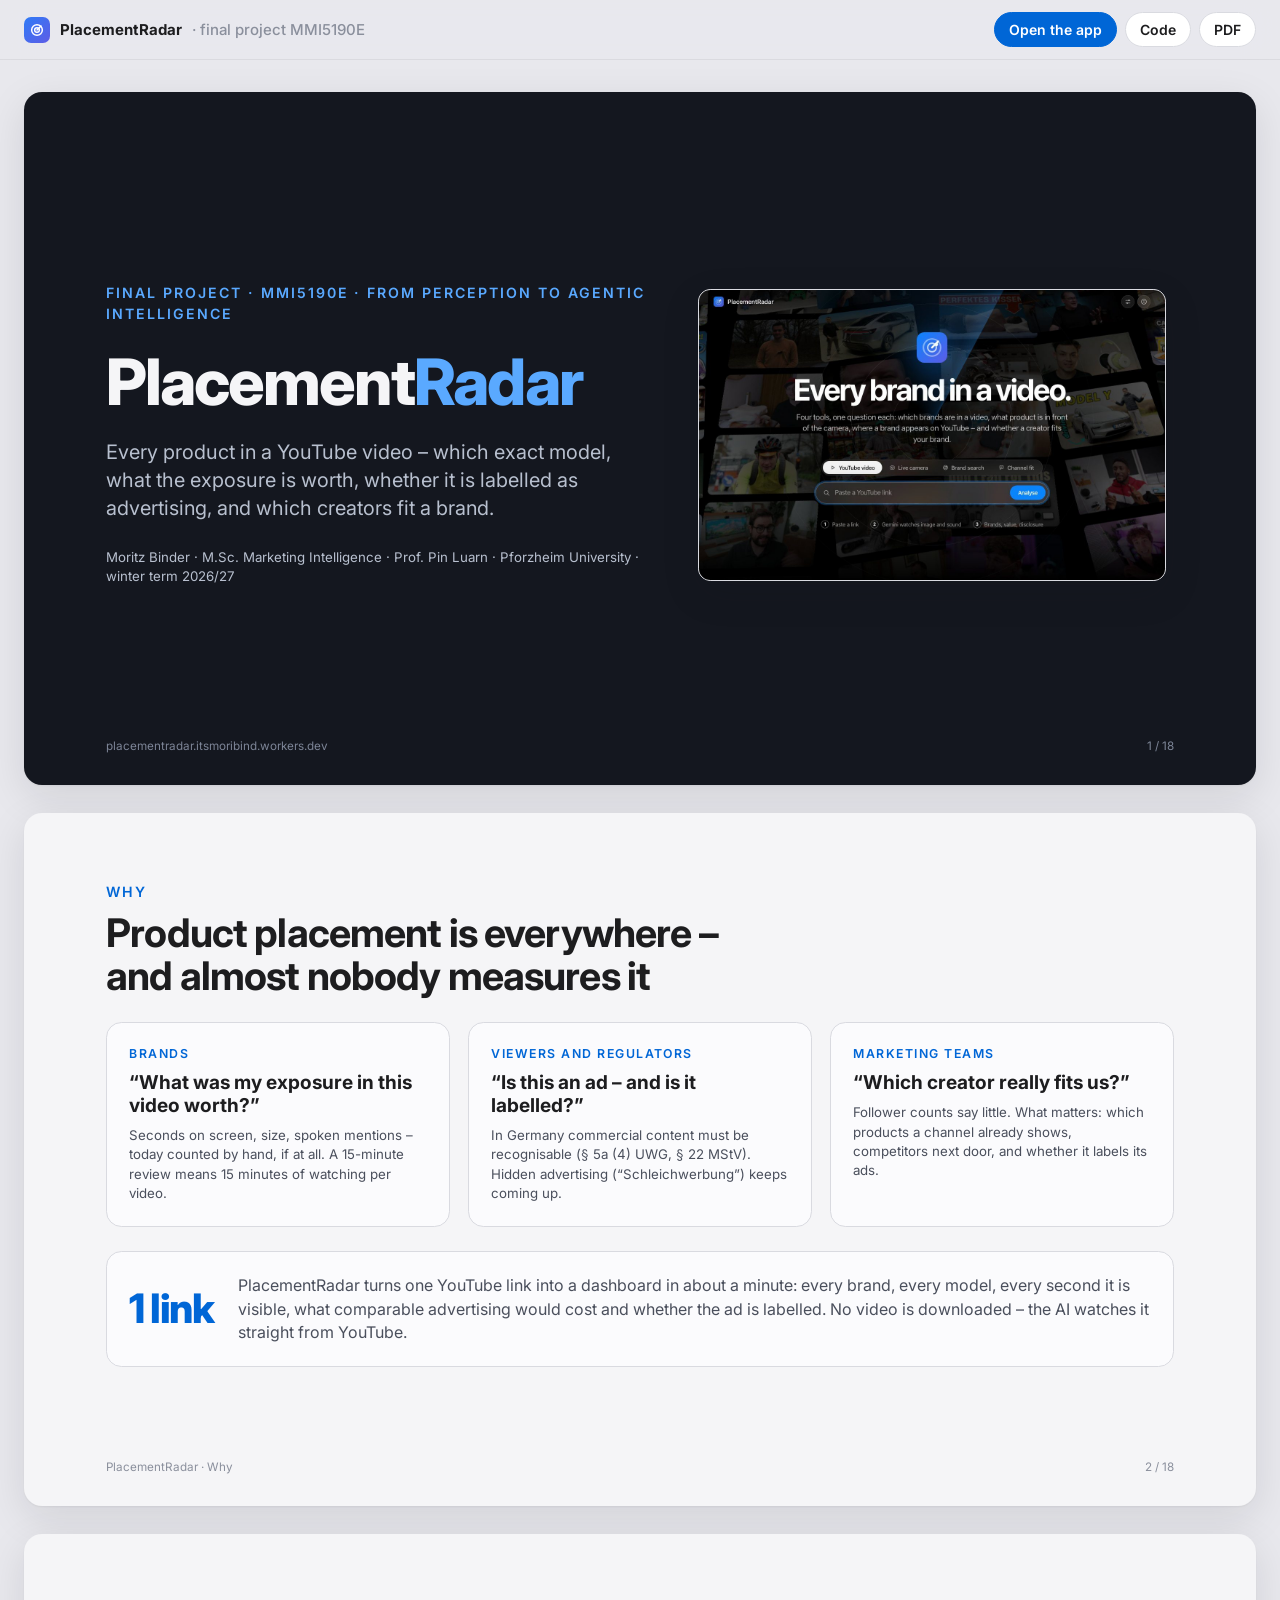
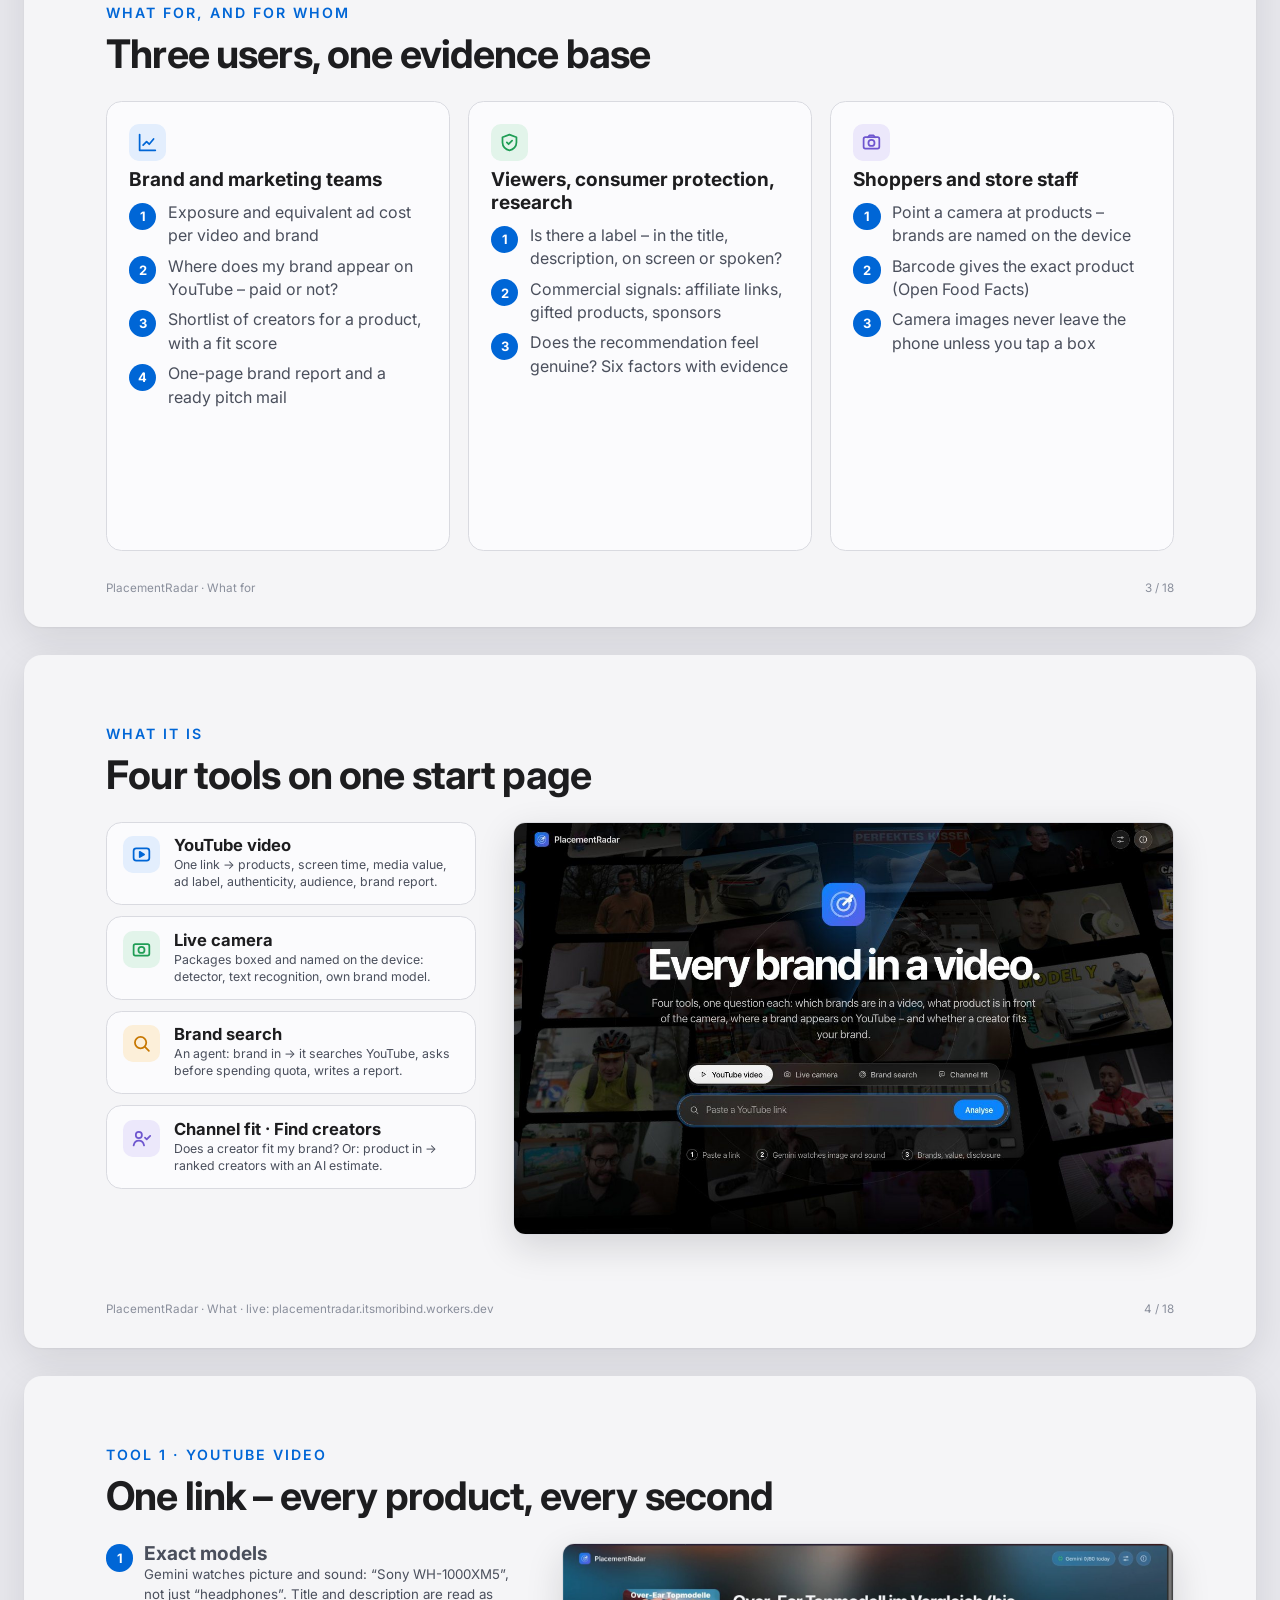
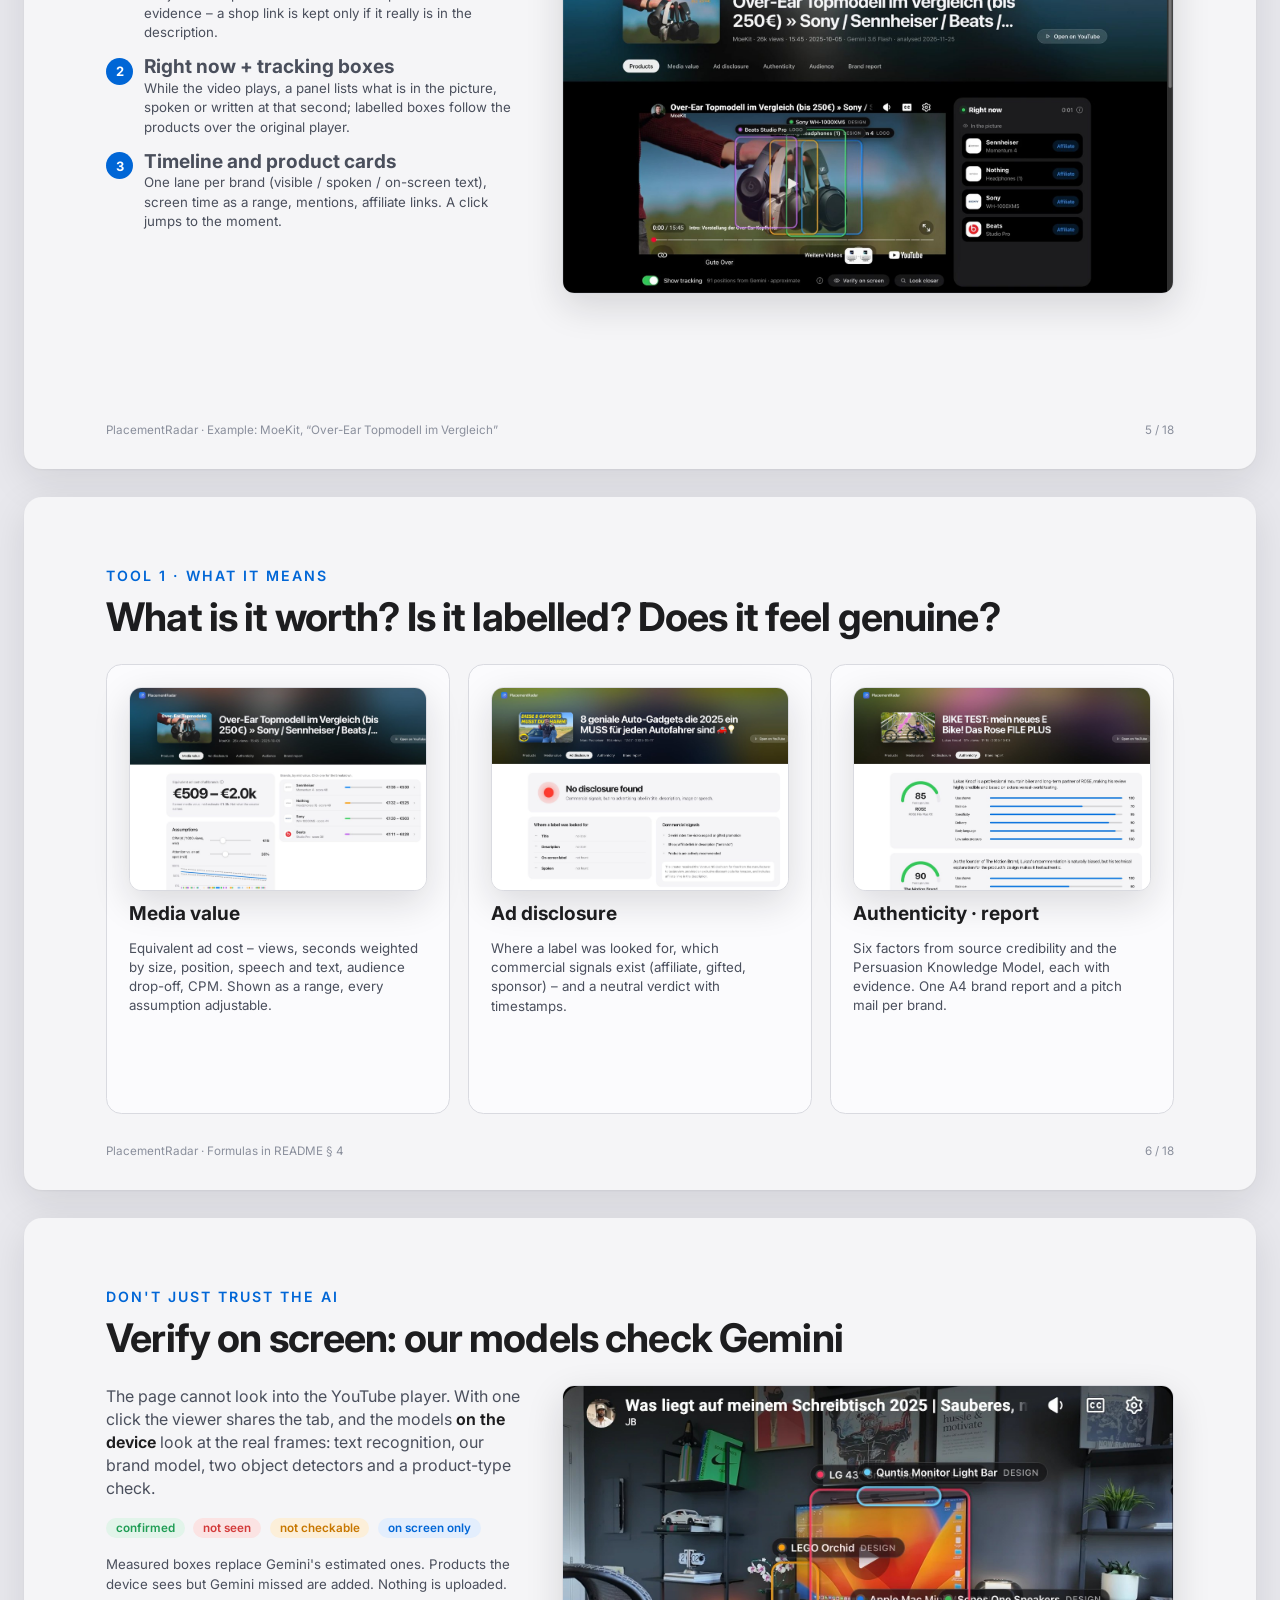
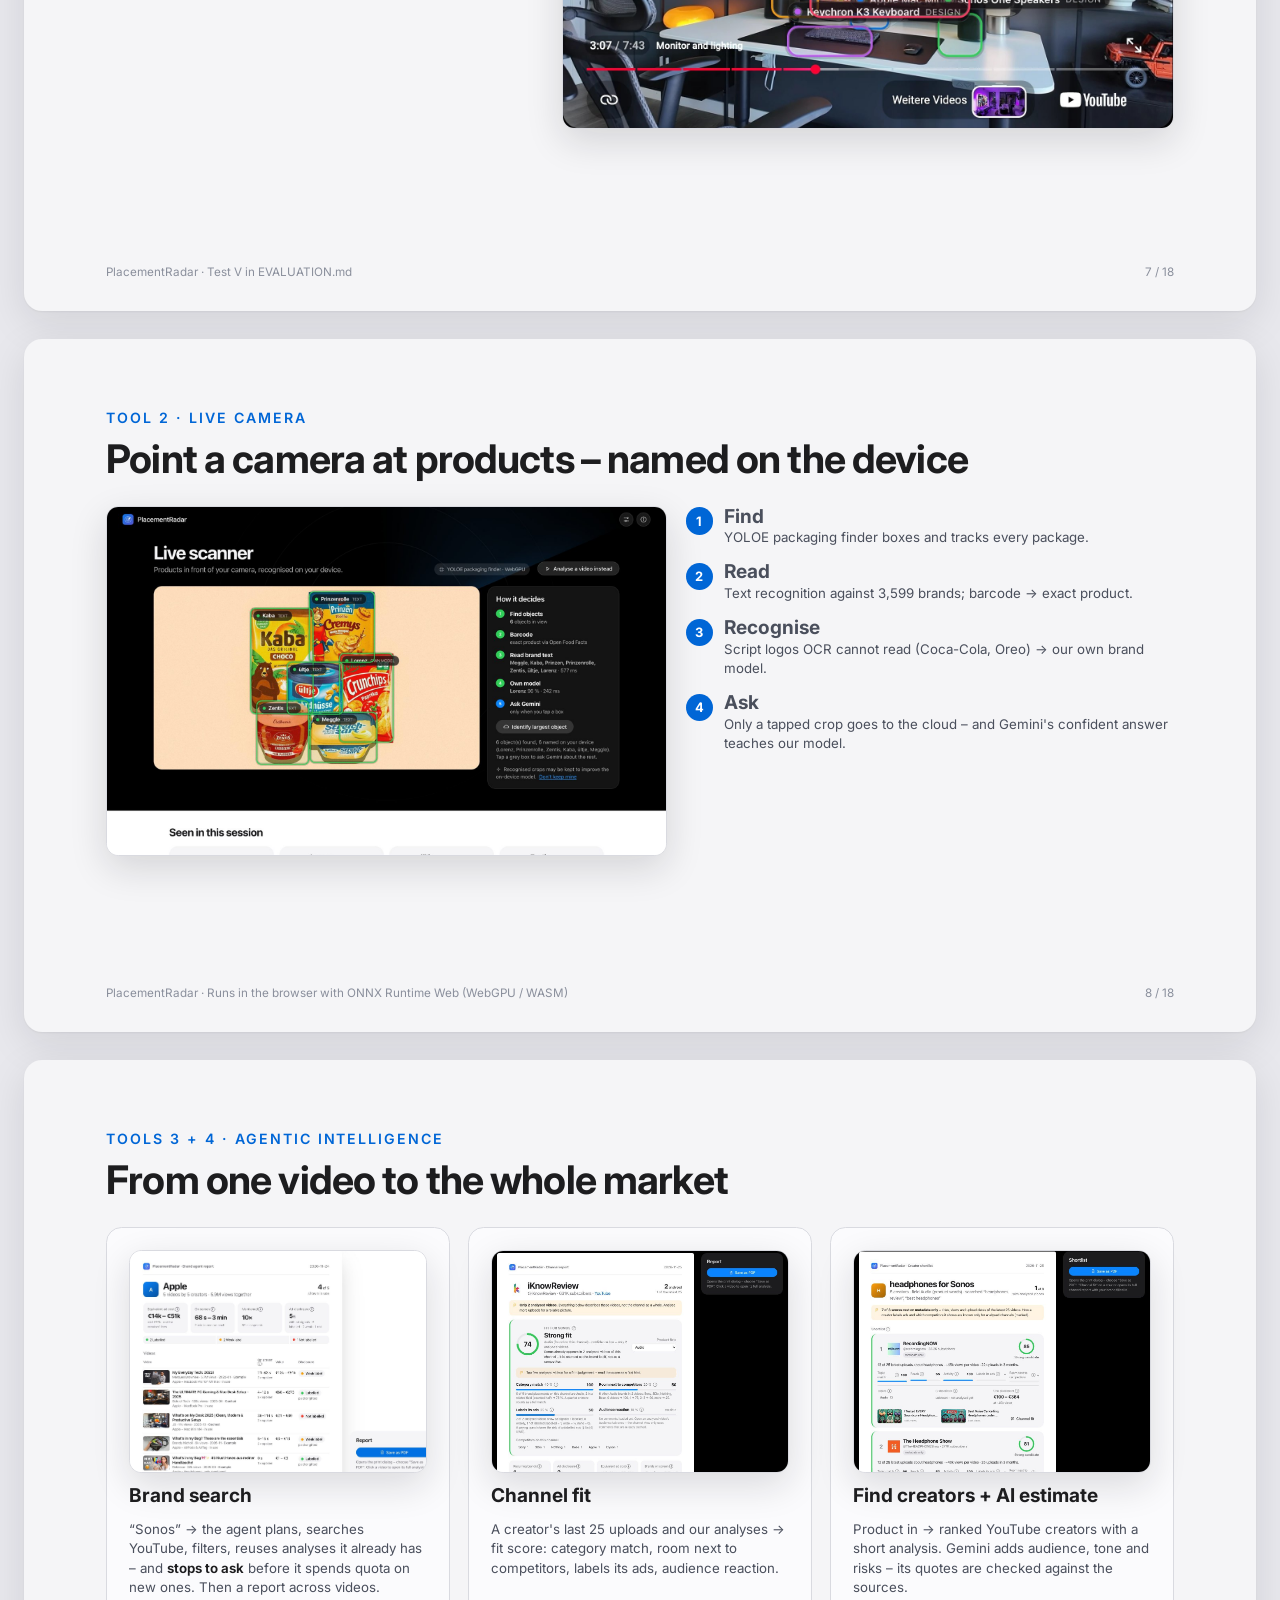
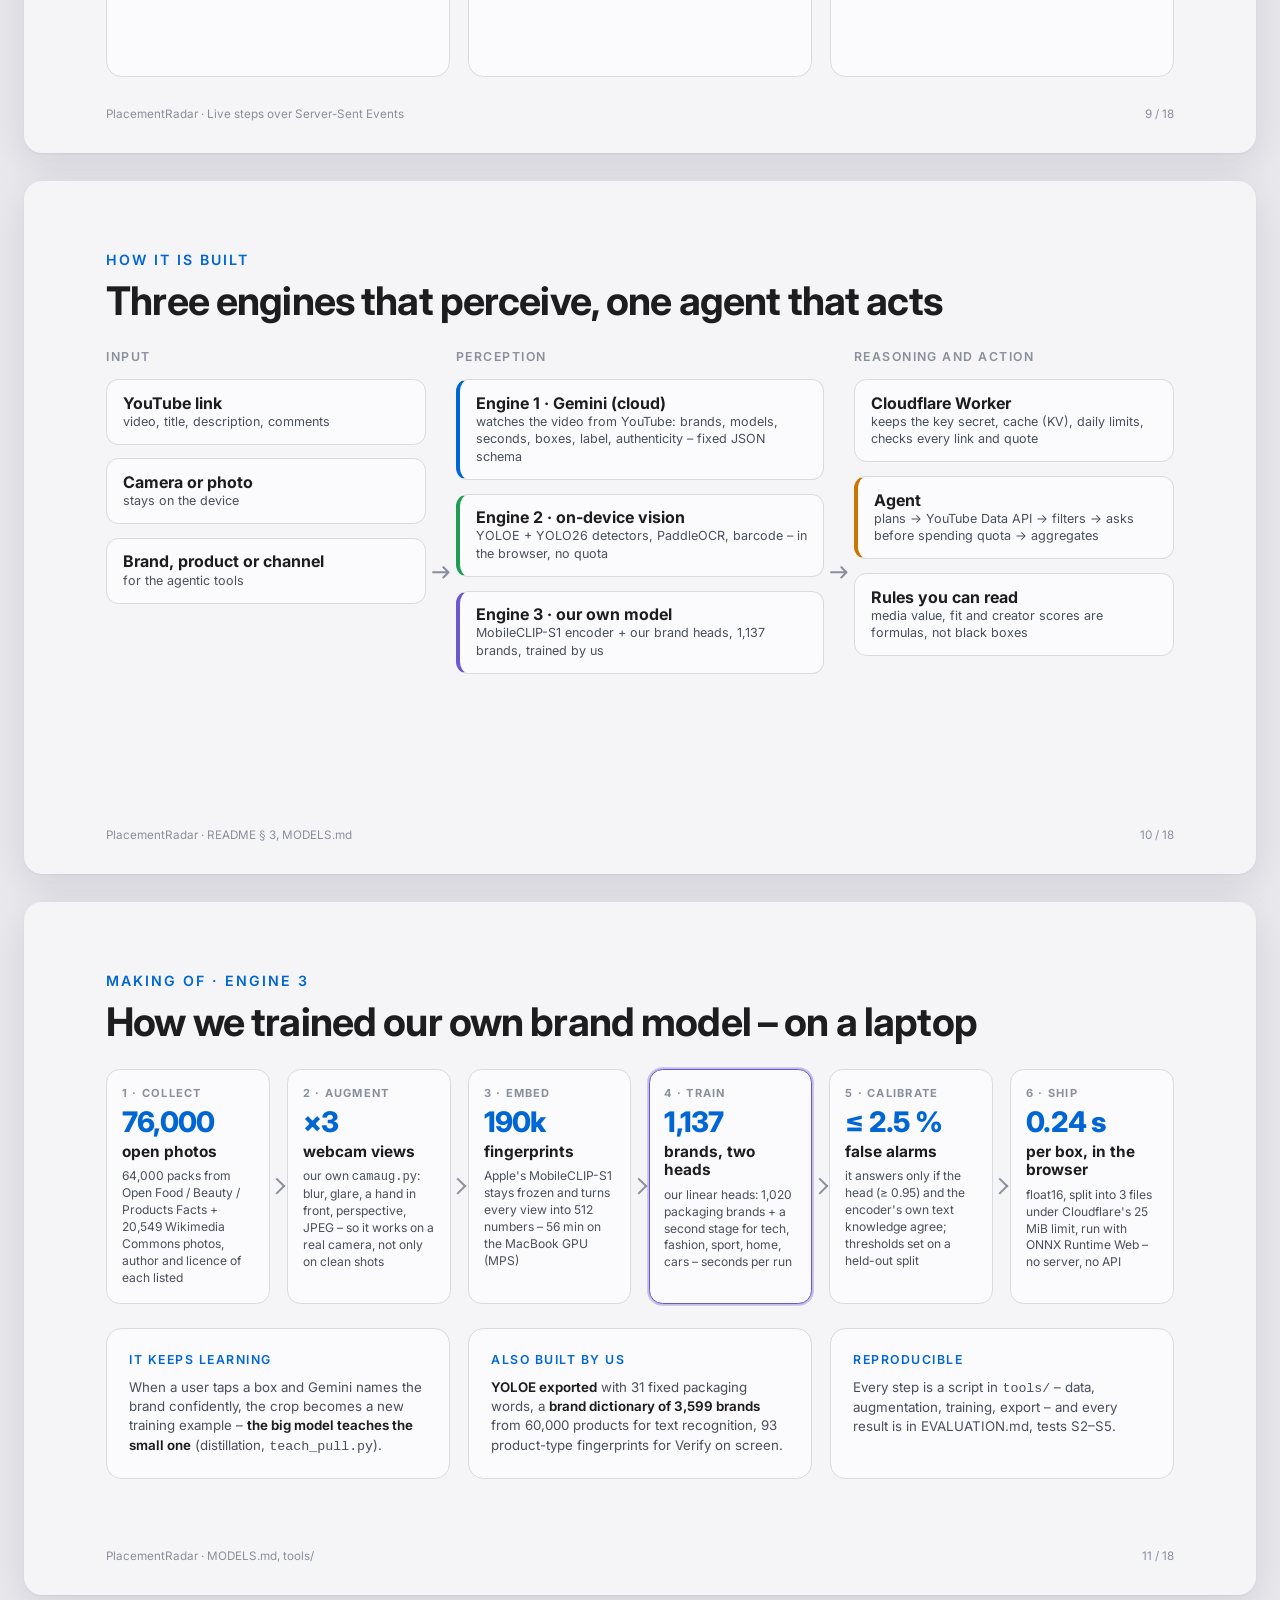
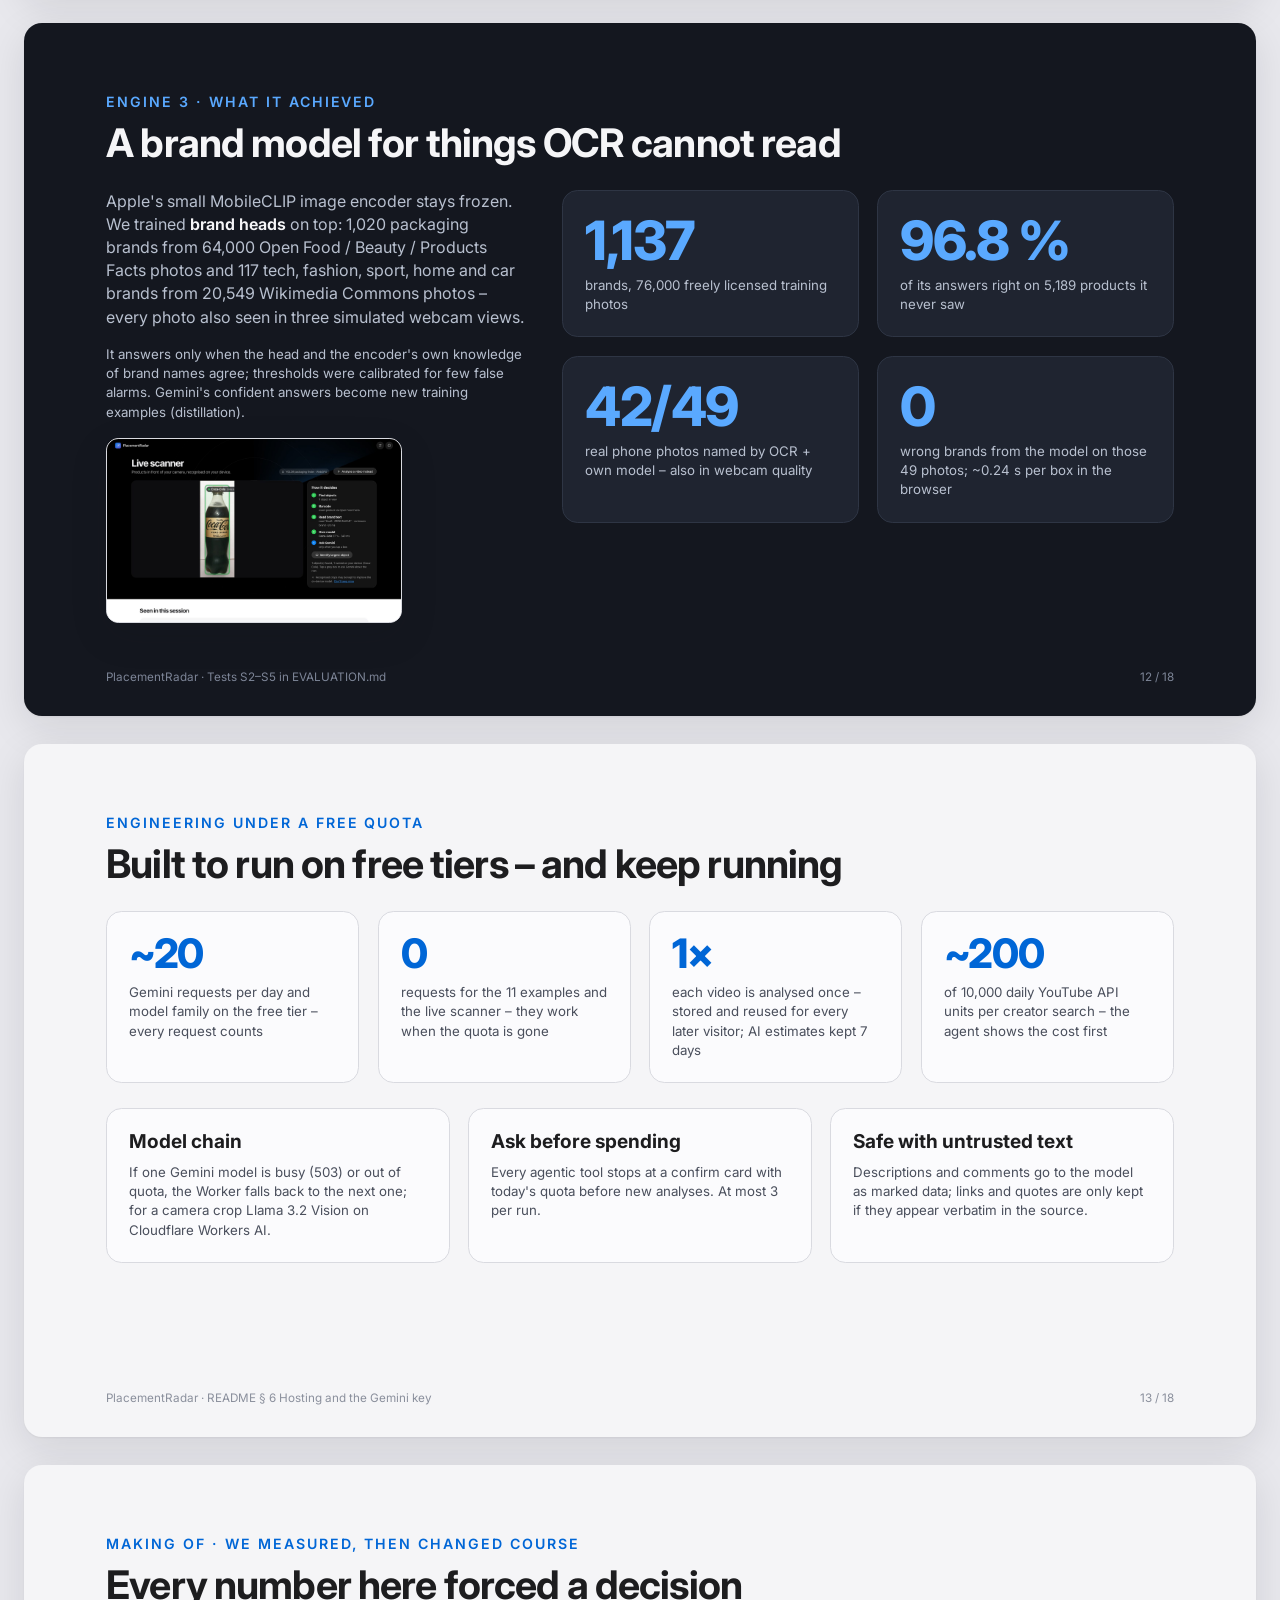
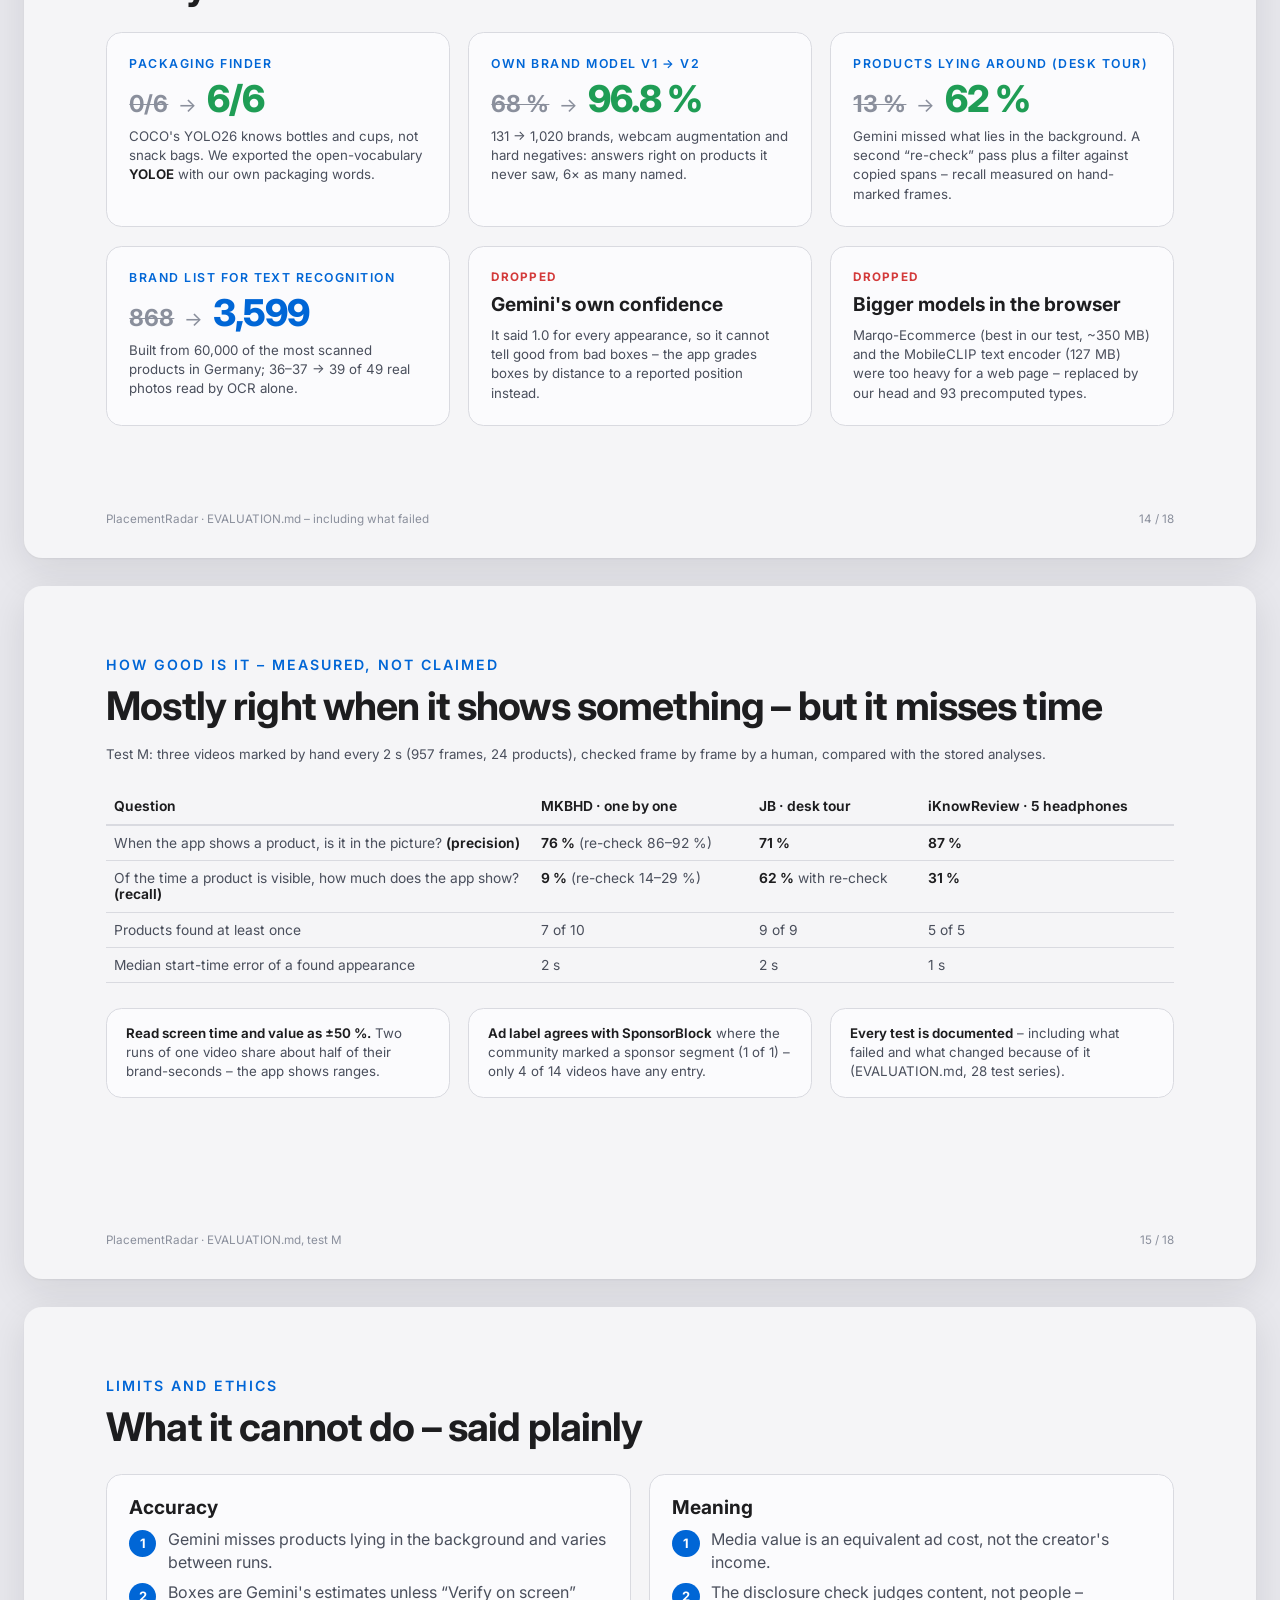
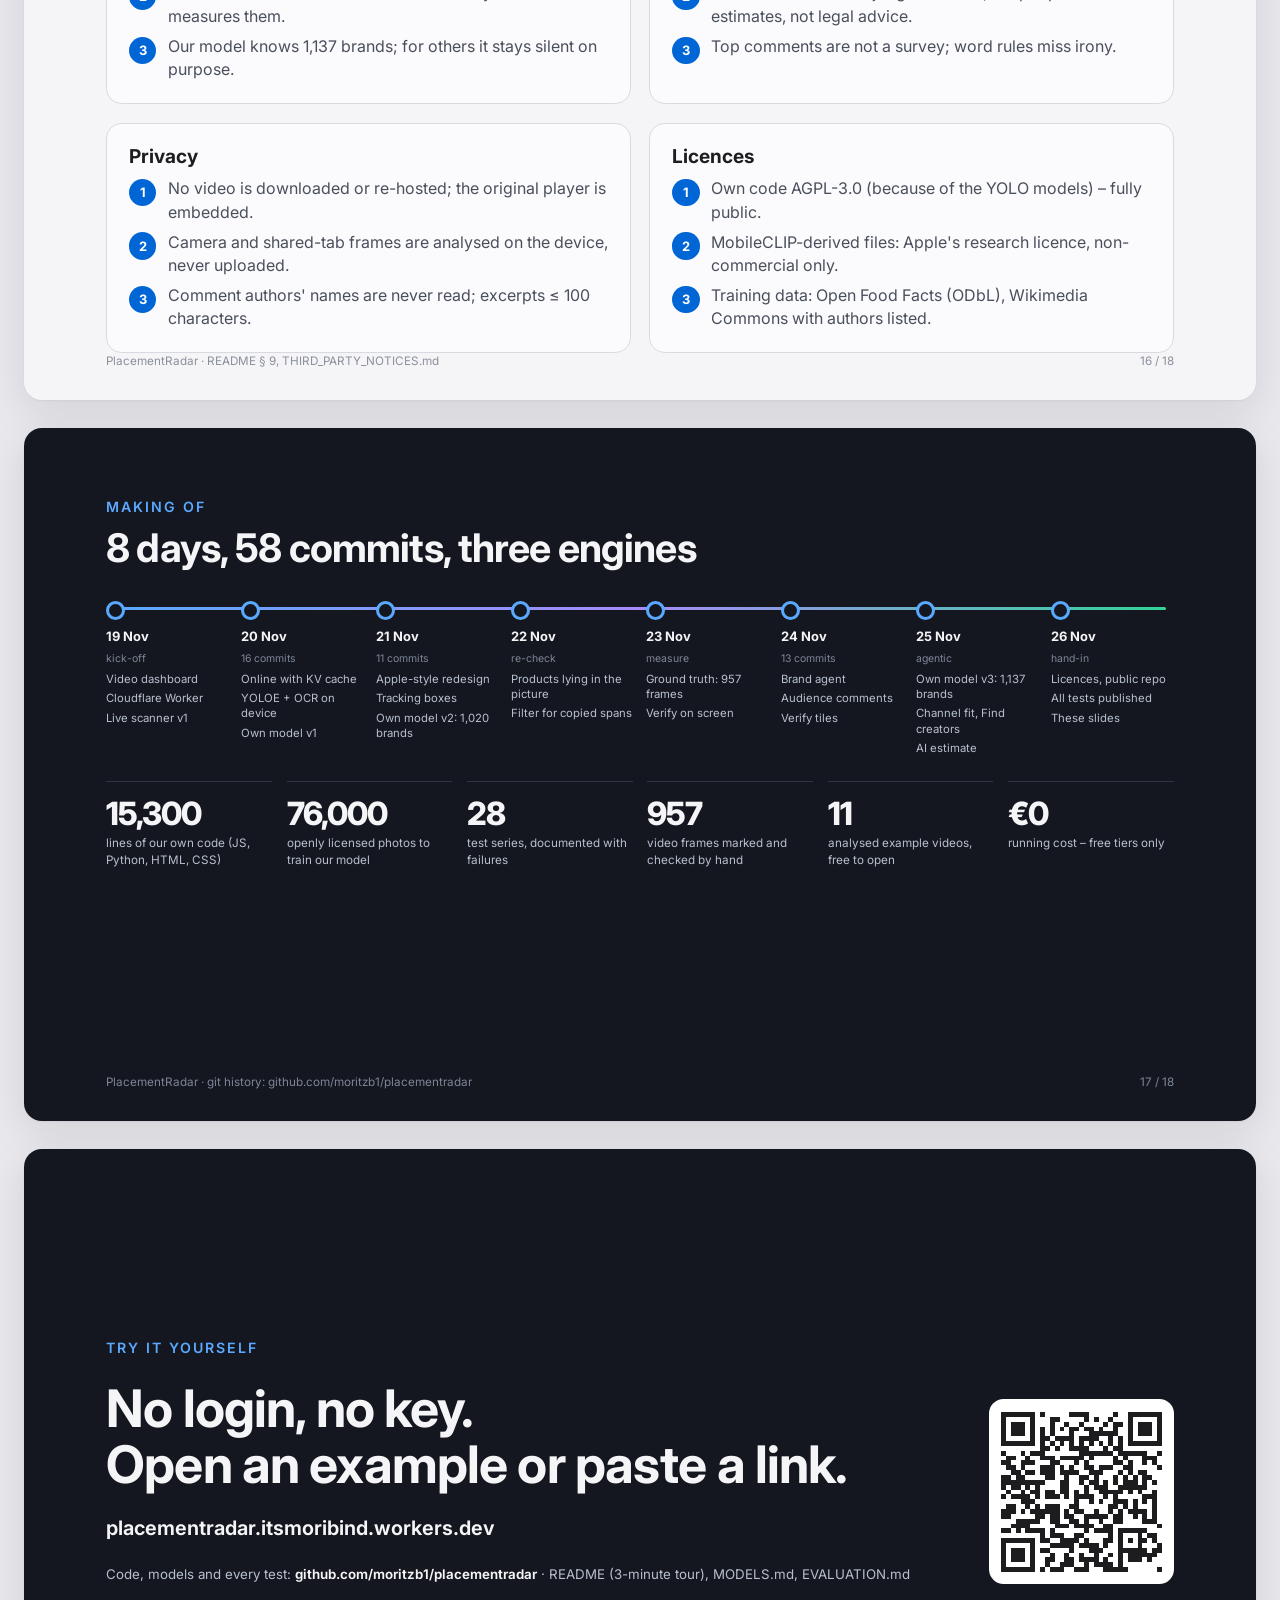
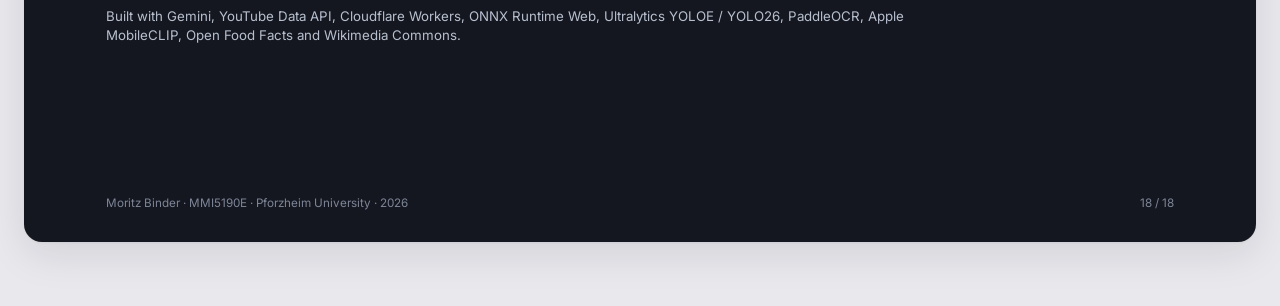
==== commit 64bdda7a: "Slide 7: desk-tour screenshot with boxes that match the picture" ====
--- a/docs/story/index.html
+++ b/docs/story/index.html
@@ -330,7 +330,7 @@
         <div style="display:flex; gap:.7cqw; flex-wrap:wrap;"><span class="pill g">confirmed</span><span class="pill r">not seen</span><span class="pill a">not checkable</span><span class="pill">on screen only</span></div>
         <p class="small">Measured boxes replace Gemini's estimated ones. Products the device sees but Gemini missed are added. Nothing is uploaded.</p>
       </div>
-      <div class="shots"><img class="shot" style="aspect-ratio:1400/778;" src="img/verify.jpg" alt="Verify on screen on a desk tour: measured boxes with confirmed labels"></div>
+      <div class="shots"><img class="shot" style="aspect-ratio:1520/856;" src="img/verify.jpg" alt="Desk tour by JB at 3:07: labelled boxes on the LG monitor, Quntis light bar, LEGO orchid, Keychron keyboard, Mac mini and Sonos speakers"></div>
     </div>
   </div>
   <div class="foot"><p>PlacementRadar · Test V in EVALUATION.md</p><p>7 / 18</p></div>
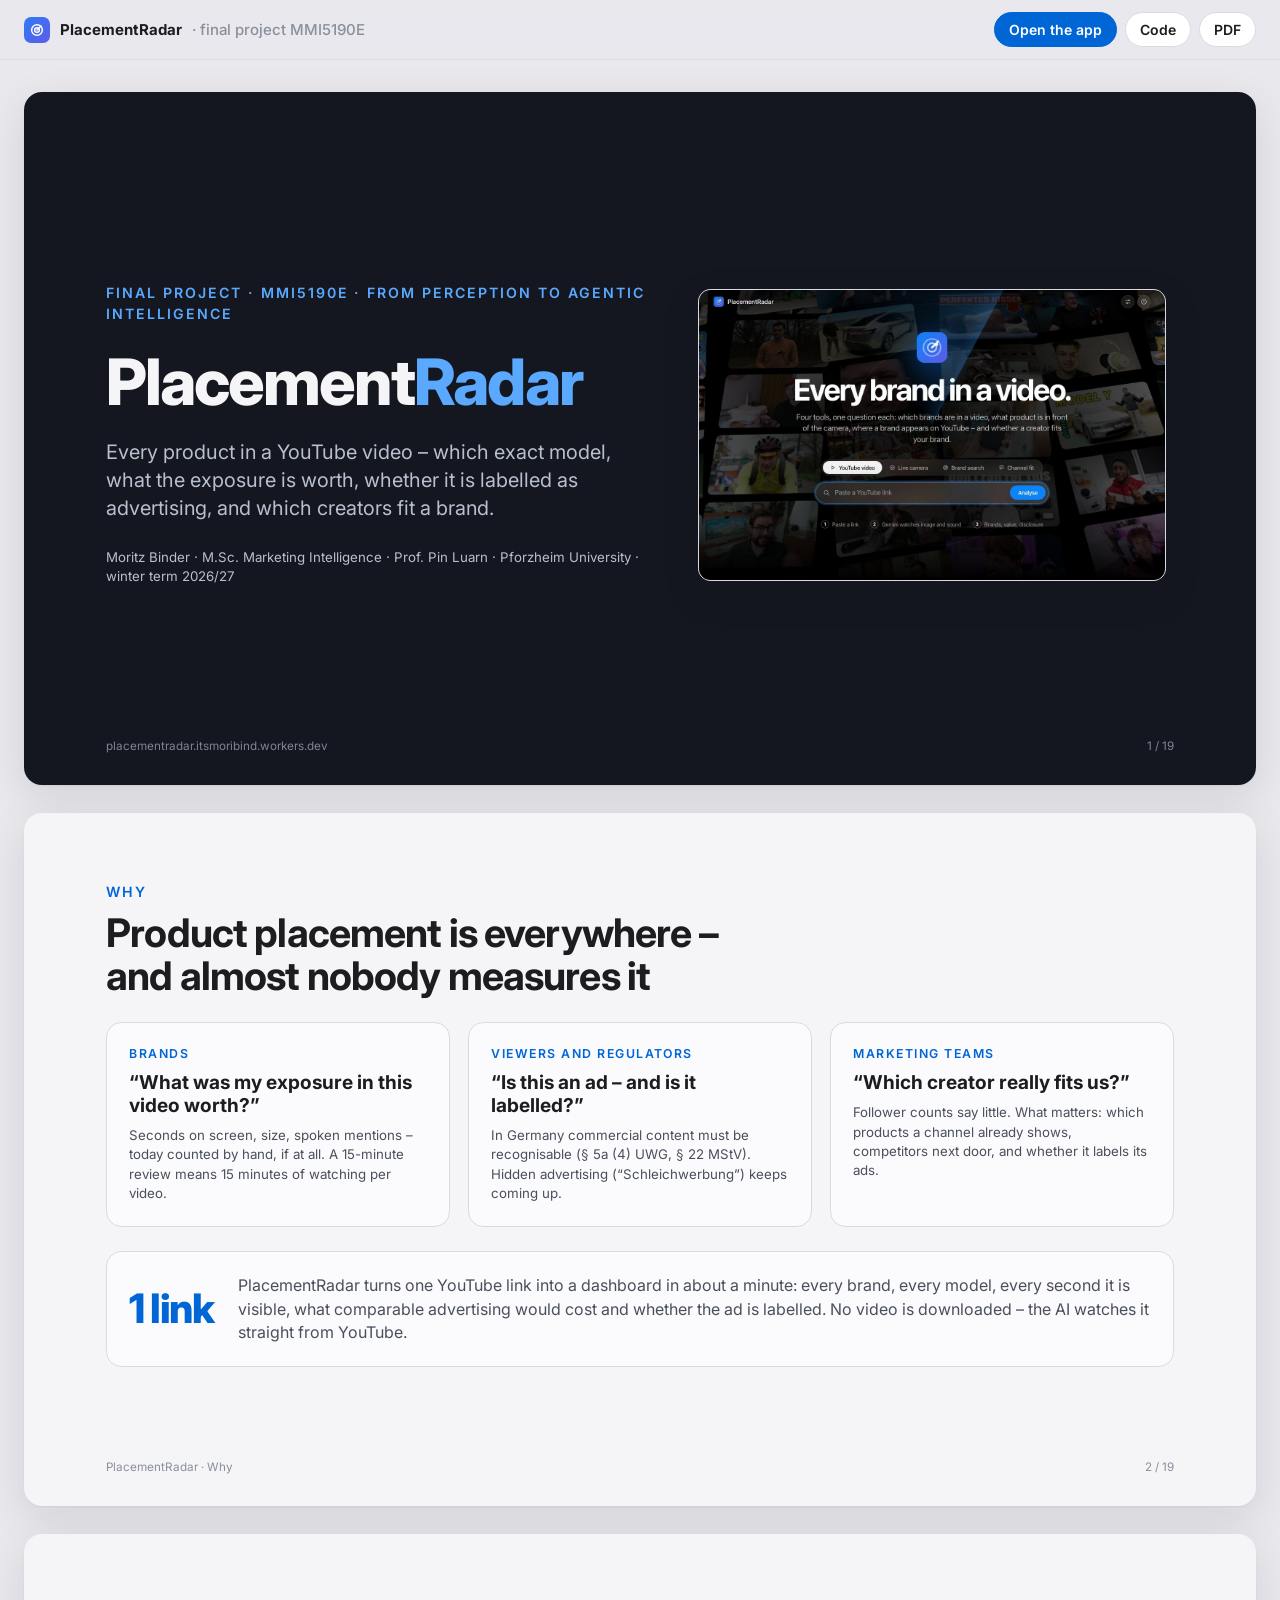
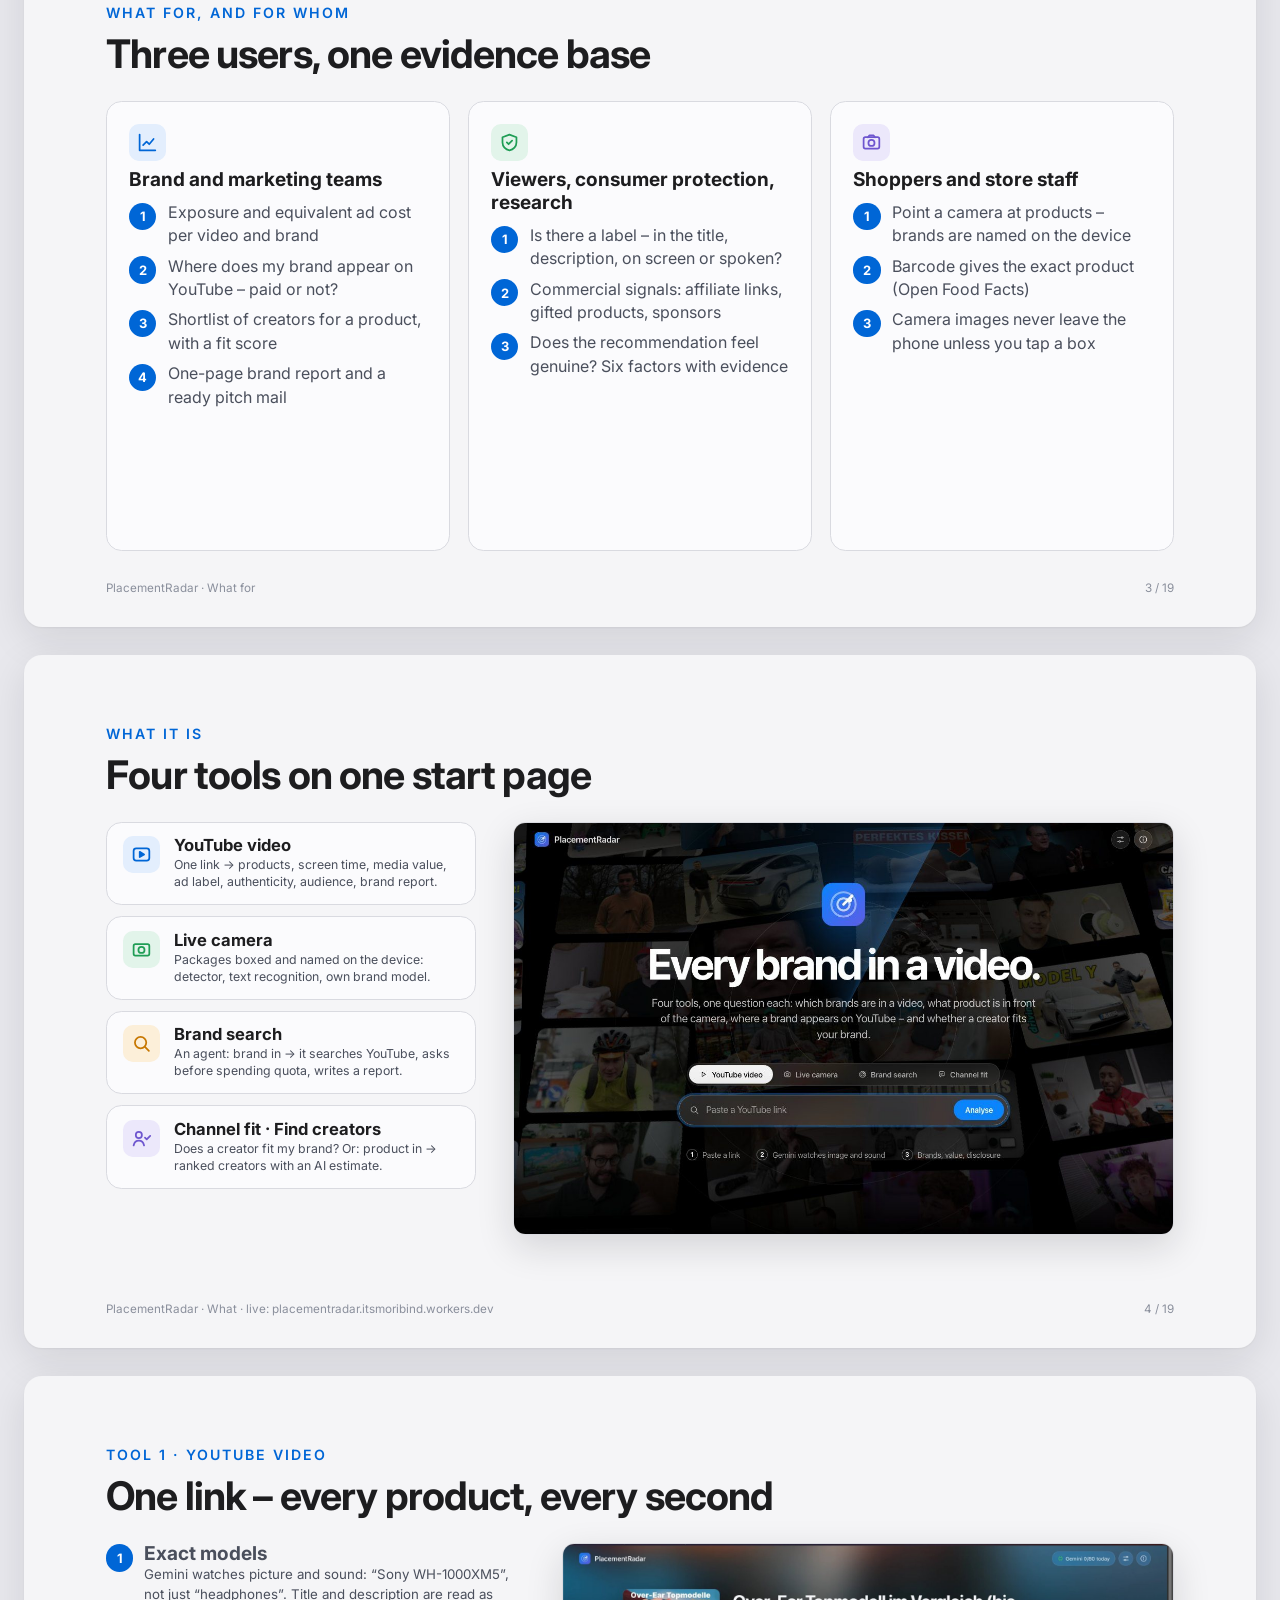
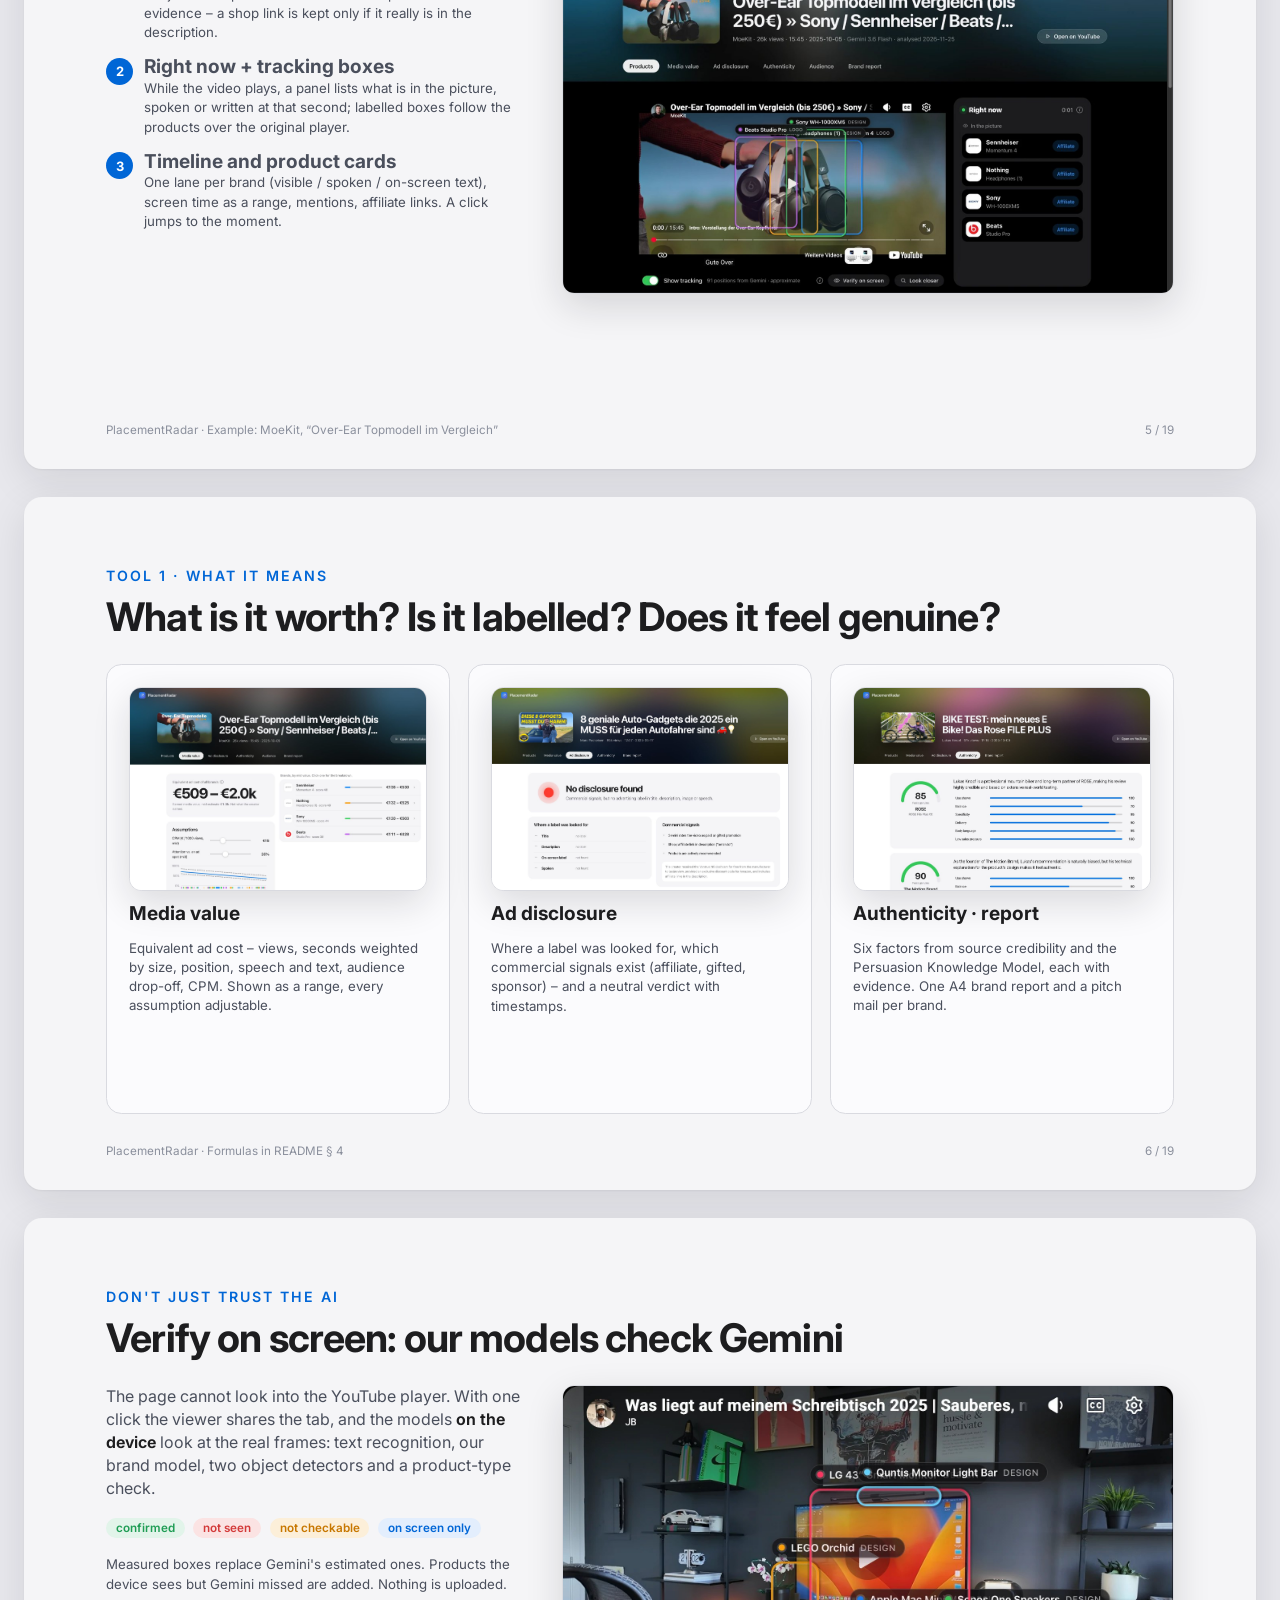
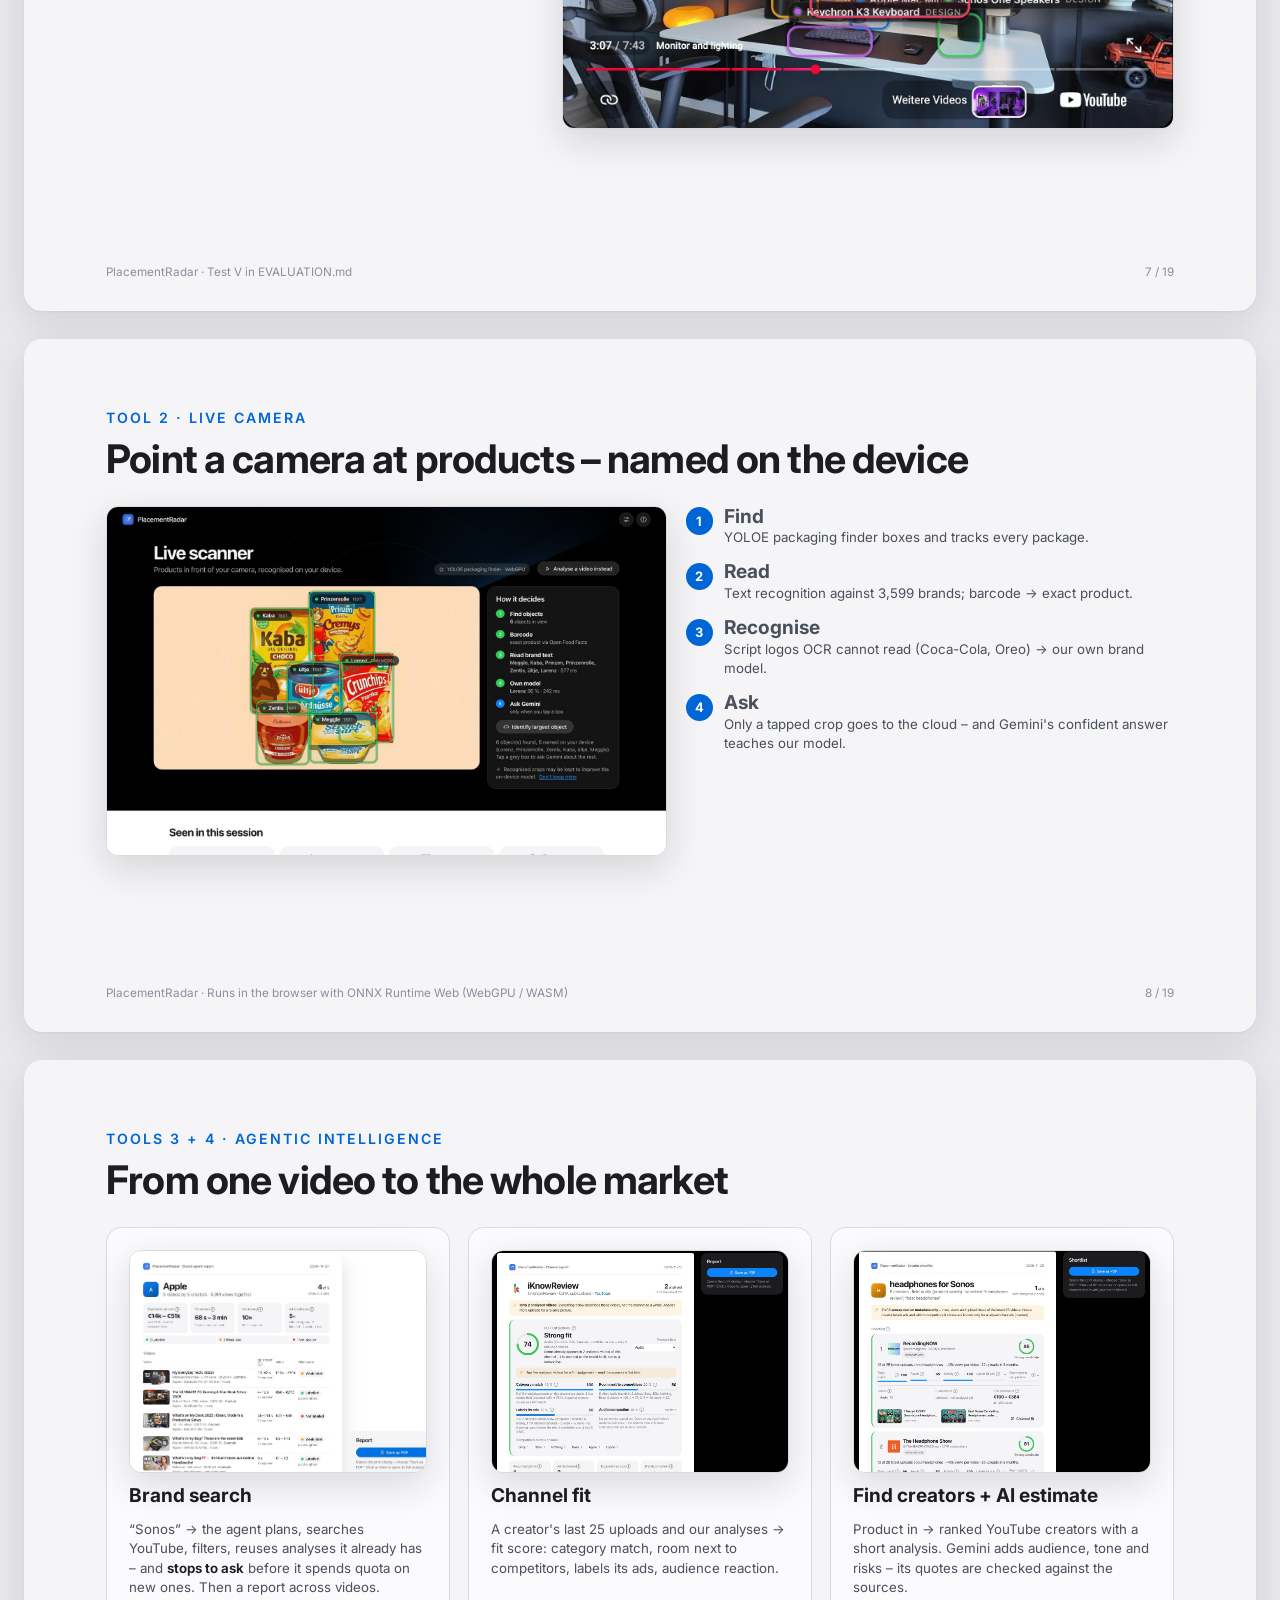
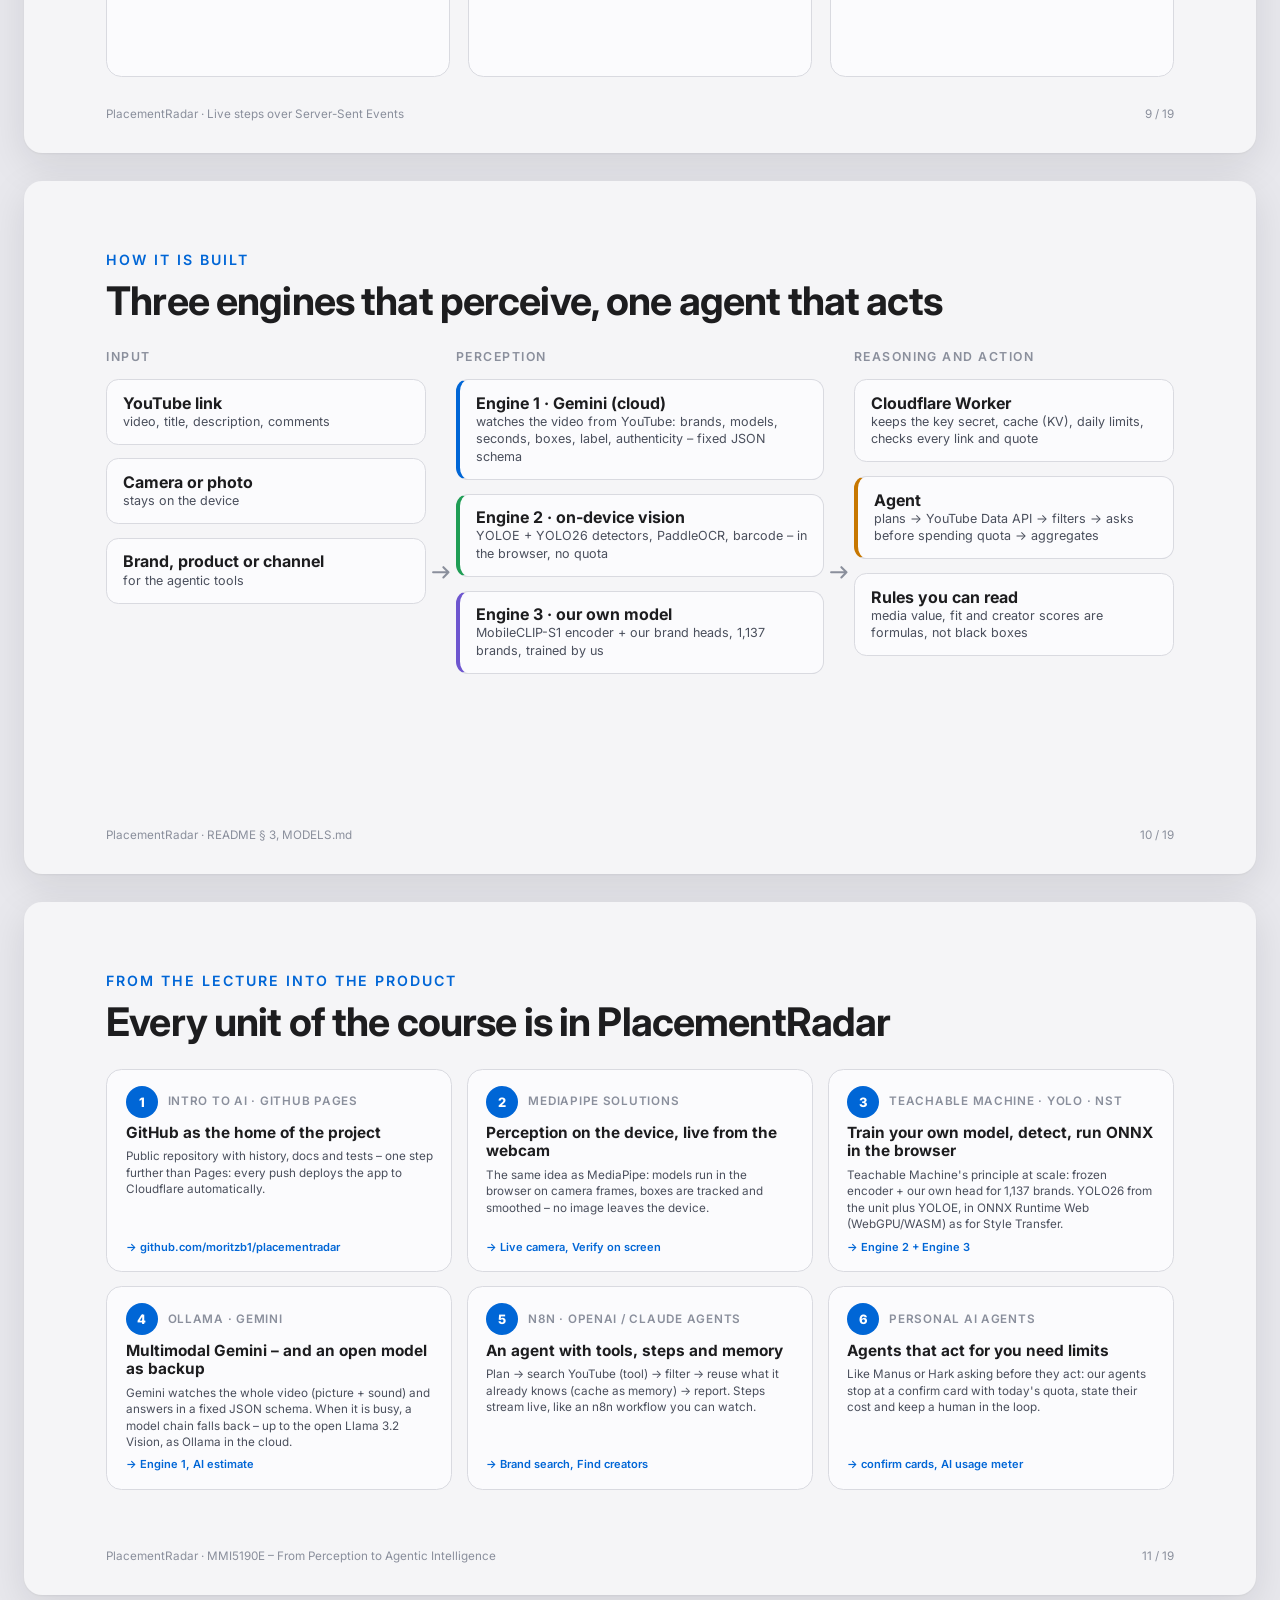
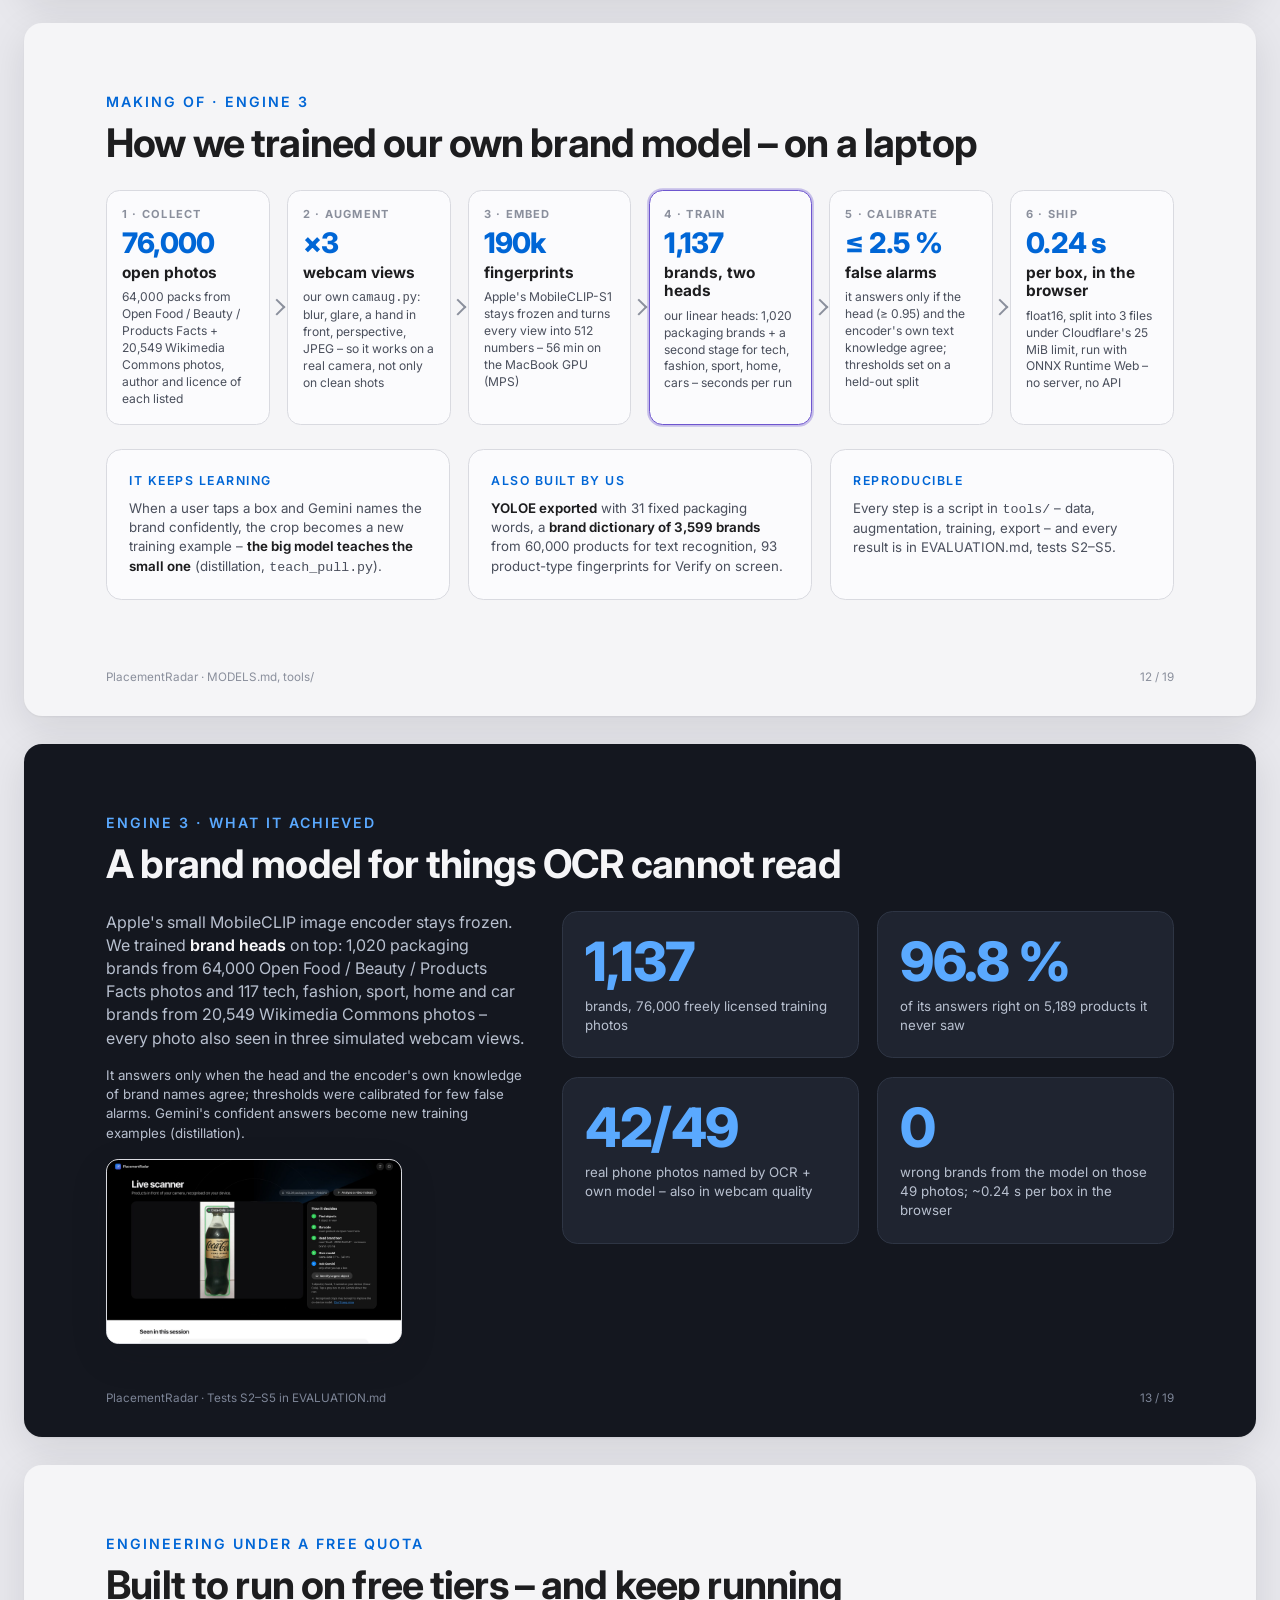
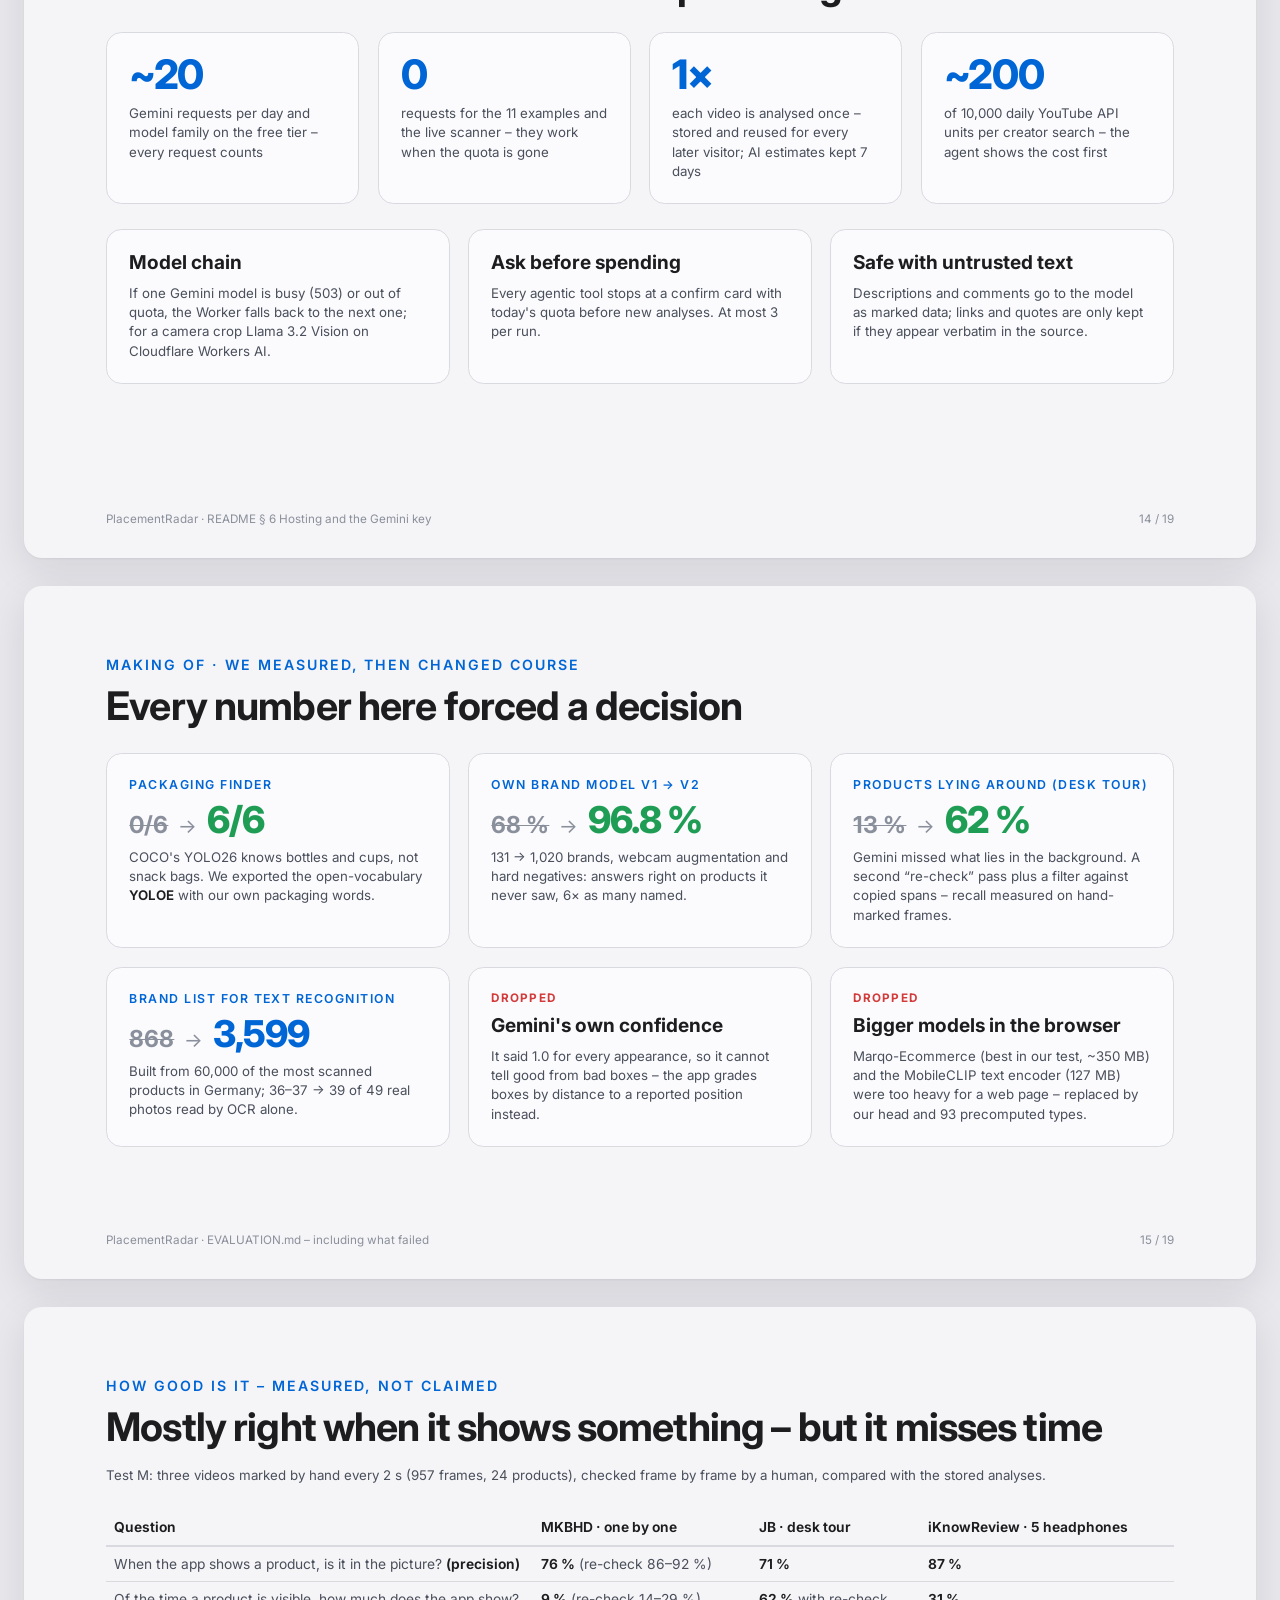
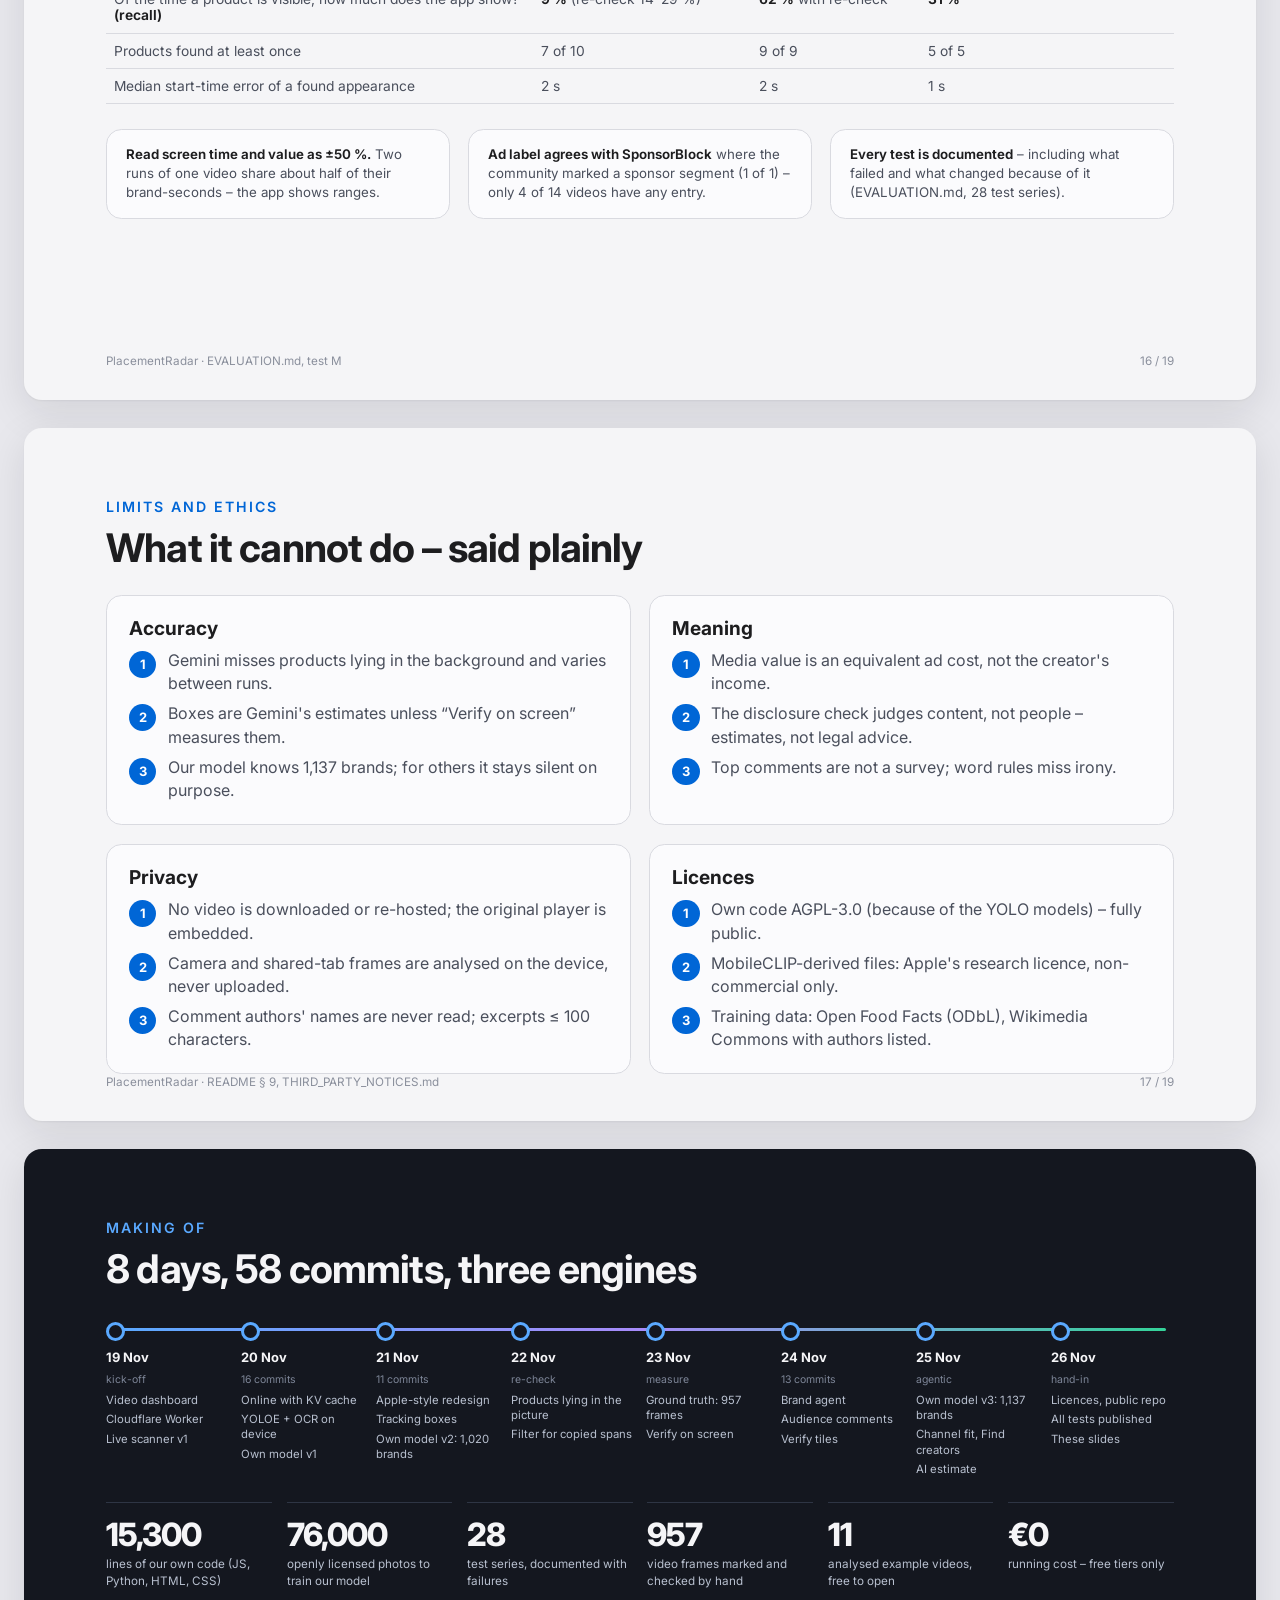
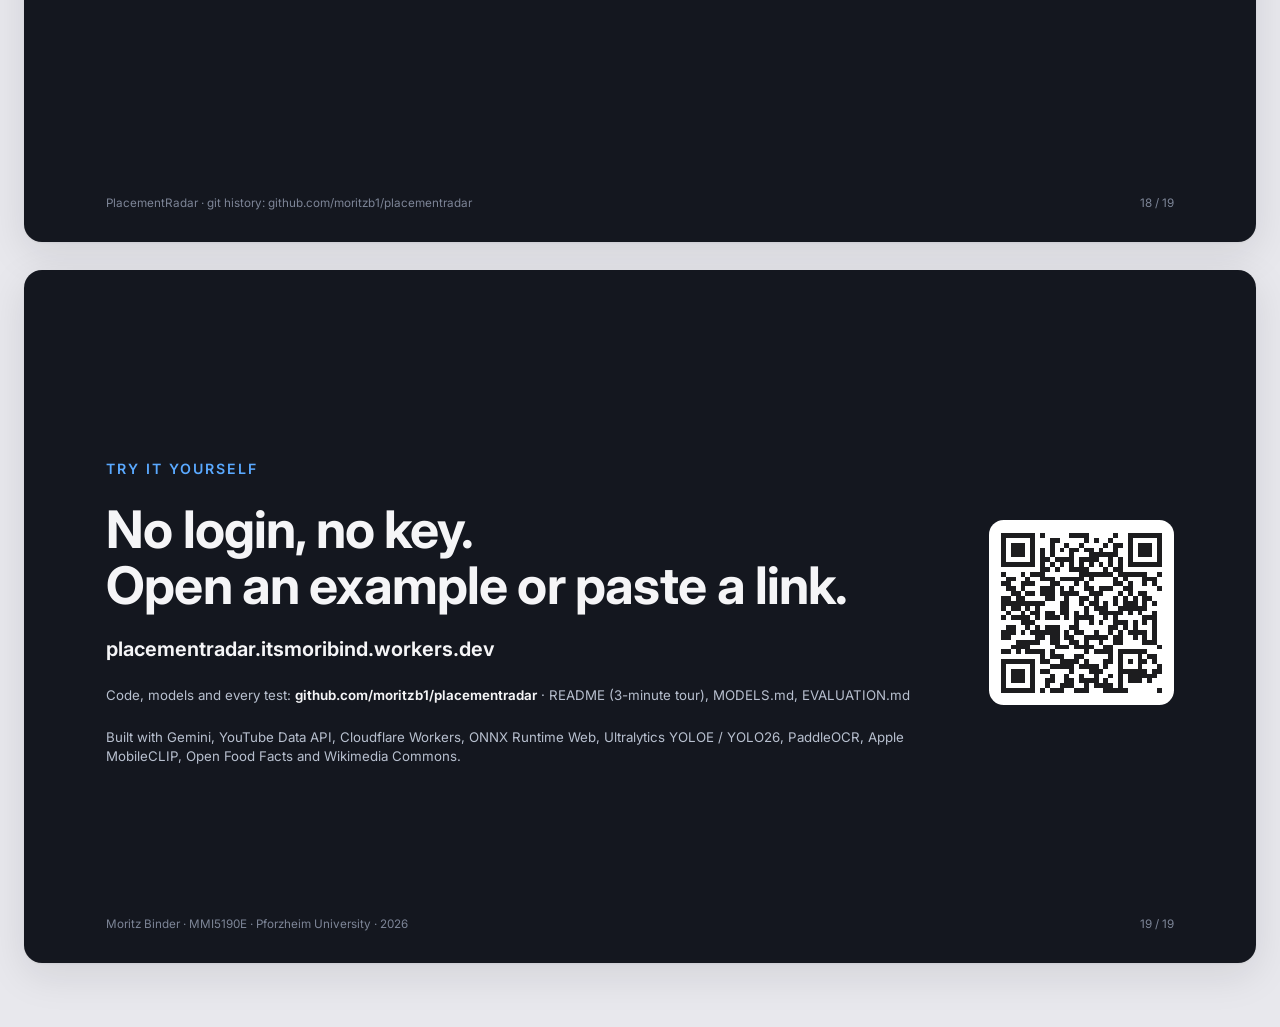
==== commit 82c8269d: "Slides + README: what each course unit contributed (19 slides)" ====
--- a/docs/story/index.html
+++ b/docs/story/index.html
@@ -3,7 +3,7 @@
 <head>
 <meta charset="utf-8">
 <meta name="viewport" content="width=device-width, initial-scale=1">
-<title>PlacementRadar – the project in 18 slides</title>
+<title>PlacementRadar – the project in 19 slides</title>
 <meta name="description" content="PlacementRadar finds every brand in a YouTube video, estimates what the exposure is worth, checks the ad label and helps brands find creators. Final project MMI5190E, Pforzheim University.">
 <link rel="preconnect" href="https://fonts.googleapis.com">
 <link href="https://fonts.googleapis.com/css2?family=Inter:wght@400;500;600;700;800&display=swap" rel="stylesheet">
@@ -132,6 +132,17 @@
 .stat .v { font-size: 2.6cqw; font-weight: 800; letter-spacing: -.08cqw; color: var(--dark-ink); line-height: 1; }
 .stat p { font-size: .95cqw; margin-top: .4cqw; }
 
+
+/* course mapping */
+.unit { display: flex; flex-direction: column; gap: .5cqw; padding: 1.3cqw 1.5cqw; }
+#s-course .grid { gap: 1.2cqw; }
+.unit .uh { display: flex; align-items: center; gap: .8cqw; }
+.unit .ub { flex: none; min-width: 2.6cqw; height: 2.6cqw; padding: 0 .7cqw; border-radius: 1.3cqw; background: var(--accent); color: #fff; font-size: 1.05cqw; font-weight: 800; display: grid; place-items: center; }
+.unit .ut { font-size: .95cqw; font-weight: 600; letter-spacing: .06cqw; text-transform: uppercase; color: var(--muted); line-height: 1.3; }
+.unit h3 { font-size: 1.25cqw; }
+.unit .to { font-size: .95cqw; line-height: 1.4; color: var(--body); }
+.unit .where { margin-top: auto; font-size: .9cqw; font-weight: 600; color: var(--accent); }
+
 table { width: 100%; border-collapse: collapse; }
 th, td { text-align: left; font-size: 1.12cqw; padding: .75cqw .6cqw; border-bottom: 1px solid var(--line); color: var(--body); vertical-align: top; }
 th { color: var(--ink); font-weight: 650; border-bottom: 2px solid var(--line); }
@@ -164,6 +175,7 @@
   th, td { font-size: 12.5px; padding: 8px 5px; }
   .qr { width: 160px; height: 160px; padding: 10px; border-radius: 12px; }
   .hide-m { display: none !important; }
+  .unit .ub { min-width: 30px; height: 30px; border-radius: 15px; font-size: 13px; padding: 0 8px; } .unit .ut { font-size: 11px; } .unit h3 { font-size: 16px; } .unit .to { font-size: 13.5px; } .unit .where { font-size: 12px; }
   .pipe, .stats { grid-template-columns: 1fr 1fr; gap: 10px; } .pstep { padding: 12px; border-radius: 12px; gap: 4px; } .pstep::after { display: none; }
   .pstep .k { font-size: 10.5px; letter-spacing: 1px; } .pstep .v { font-size: 24px; } .pstep h3 { font-size: 14.5px; } .pstep p { font-size: 12.5px; }
   .ba { gap: 8px; } .ba .was { font-size: 18px; } .ba .arr { font-size: 16px; } .ba .now { font-size: 28px; } .drop { font-size: 11px; letter-spacing: 1px; }
@@ -214,7 +226,7 @@
     </div>
     <img class="shot" style="width:38cqw; flex:none; aspect-ratio:16/10;" src="img/start.jpg" alt="PlacementRadar start screen with the four tools YouTube video, Live camera, Brand search and Channel fit">
   </div>
-  <div class="foot"><p>placementradar.itsmoribind.workers.dev</p><p>1 / 18</p></div>
+  <div class="foot"><p>placementradar.itsmoribind.workers.dev</p><p>1 / 19</p></div>
 </section>
 
 <!-- 2 · why -->
@@ -231,7 +243,7 @@
       <p>PlacementRadar turns one YouTube link into a dashboard in about a minute: every brand, every model, every second it is visible, what comparable advertising would cost and whether the ad is labelled. No video is downloaded – the AI watches it straight from YouTube.</p>
     </div>
   </div>
-  <div class="foot"><p>PlacementRadar · Why</p><p>2 / 18</p></div>
+  <div class="foot"><p>PlacementRadar · Why</p><p>2 / 19</p></div>
 </section>
 
 <!-- 3 · for whom -->
@@ -269,7 +281,7 @@
       </div>
     </div>
   </div>
-  <div class="foot"><p>PlacementRadar · What for</p><p>3 / 18</p></div>
+  <div class="foot"><p>PlacementRadar · What for</p><p>3 / 19</p></div>
 </section>
 
 <!-- 4 · four tools -->
@@ -286,7 +298,7 @@
       <div class="shots"><img class="shot" style="aspect-ratio:16/10;" src="img/start.jpg" alt="Start page: switcher with the four tools, link field and analysed examples"></div>
     </div>
   </div>
-  <div class="foot"><p>PlacementRadar · What · live: placementradar.itsmoribind.workers.dev</p><p>4 / 18</p></div>
+  <div class="foot"><p>PlacementRadar · What · live: placementradar.itsmoribind.workers.dev</p><p>4 / 19</p></div>
 </section>
 
 <!-- 5 · one link -->
@@ -304,7 +316,7 @@
       </div>
     </div>
   </div>
-  <div class="foot"><p>PlacementRadar · Example: MoeKit, “Over-Ear Topmodell im Vergleich”</p><p>5 / 18</p></div>
+  <div class="foot"><p>PlacementRadar · Example: MoeKit, “Over-Ear Topmodell im Vergleich”</p><p>5 / 19</p></div>
 </section>
 
 <!-- 6 · value, label, authenticity, report -->
@@ -317,7 +329,7 @@
       <div class="card" style="gap:1cqw;"><img class="shot" style="aspect-ratio:16/11;" src="img/authenticity.jpg" alt="Authenticity scores per brand with six factors"><h3>Authenticity · report</h3><p class="small">Six factors from source credibility and the Persuasion Knowledge Model, each with evidence. One A4 brand report and a pitch mail per brand.</p></div>
     </div>
   </div>
-  <div class="foot"><p>PlacementRadar · Formulas in README § 4</p><p>6 / 18</p></div>
+  <div class="foot"><p>PlacementRadar · Formulas in README § 4</p><p>6 / 19</p></div>
 </section>
 
 <!-- 7 · verify -->
@@ -333,7 +345,7 @@
       <div class="shots"><img class="shot" style="aspect-ratio:1520/856;" src="img/verify.jpg" alt="Desk tour by JB at 3:07: labelled boxes on the LG monitor, Quntis light bar, LEGO orchid, Keychron keyboard, Mac mini and Sonos speakers"></div>
     </div>
   </div>
-  <div class="foot"><p>PlacementRadar · Test V in EVALUATION.md</p><p>7 / 18</p></div>
+  <div class="foot"><p>PlacementRadar · Test V in EVALUATION.md</p><p>7 / 19</p></div>
 </section>
 
 <!-- 8 · live camera -->
@@ -352,7 +364,7 @@
       </div>
     </div>
   </div>
-  <div class="foot"><p>PlacementRadar · Runs in the browser with ONNX Runtime Web (WebGPU / WASM)</p><p>8 / 18</p></div>
+  <div class="foot"><p>PlacementRadar · Runs in the browser with ONNX Runtime Web (WebGPU / WASM)</p><p>8 / 19</p></div>
 </section>
 
 <!-- 9 · agentic -->
@@ -365,7 +377,7 @@
       <div class="card" style="gap:1cqw;"><img class="shot" style="aspect-ratio:4/3;" src="img/creators.jpg" alt="Find creators: ranked shortlist for headphones"><h3>Find creators + AI estimate</h3><p class="small">Product in → ranked YouTube creators with a short analysis. Gemini adds audience, tone and risks – its quotes are checked against the sources.</p></div>
     </div>
   </div>
-  <div class="foot"><p>PlacementRadar · Live steps over Server-Sent Events</p><p>9 / 18</p></div>
+  <div class="foot"><p>PlacementRadar · Live steps over Server-Sent Events</p><p>9 / 19</p></div>
 </section>
 
 <!-- 10 · how it is built -->
@@ -395,7 +407,23 @@
       </div>
     </div>
   </div>
-  <div class="foot"><p>PlacementRadar · README § 3, MODELS.md</p><p>10 / 18</p></div>
+  <div class="foot"><p>PlacementRadar · README § 3, MODELS.md</p><p>10 / 19</p></div>
+</section>
+
+<!-- NEW · from the course -->
+<section class="slide" id="s-course" aria-label="From the course into the project">
+  <div class="in">
+    <div class="head"><p class="eyebrow">From the lecture into the product</p><h2>Every unit of the course is in PlacementRadar</h2></div>
+    <div class="grid g3" style="flex:none;">
+      <div class="card unit"><div class="uh"><span class="ub">1</span><span class="ut">Intro to AI · GitHub Pages</span></div><h3>GitHub as the home of the project</h3><p class="to">Public repository with history, docs and tests – one step further than Pages: every push deploys the app to Cloudflare automatically.</p><p class="where">→ github.com/moritzb1/placementradar</p></div>
+      <div class="card unit"><div class="uh"><span class="ub">2</span><span class="ut">MediaPipe Solutions</span></div><h3>Perception on the device, live from the webcam</h3><p class="to">The same idea as MediaPipe: models run in the browser on camera frames, boxes are tracked and smoothed – no image leaves the device.</p><p class="where">→ Live camera, Verify on screen</p></div>
+      <div class="card unit"><div class="uh"><span class="ub">3</span><span class="ut">Teachable Machine · YOLO · NST</span></div><h3>Train your own model, detect, run ONNX in the browser</h3><p class="to">Teachable Machine's principle at scale: frozen encoder + our own head for 1,137 brands. YOLO26 from the unit plus YOLOE, in ONNX Runtime Web (WebGPU/WASM) as for Style Transfer.</p><p class="where">→ Engine 2 + Engine 3</p></div>
+      <div class="card unit"><div class="uh"><span class="ub">4</span><span class="ut">Ollama · Gemini</span></div><h3>Multimodal Gemini – and an open model as backup</h3><p class="to">Gemini watches the whole video (picture + sound) and answers in a fixed JSON schema. When it is busy, a model chain falls back – up to the open Llama 3.2 Vision, as Ollama in the cloud.</p><p class="where">→ Engine 1, AI estimate</p></div>
+      <div class="card unit"><div class="uh"><span class="ub">5</span><span class="ut">n8n · OpenAI / Claude agents</span></div><h3>An agent with tools, steps and memory</h3><p class="to">Plan → search YouTube (tool) → filter → reuse what it already knows (cache as memory) → report. Steps stream live, like an n8n workflow you can watch.</p><p class="where">→ Brand search, Find creators</p></div>
+      <div class="card unit"><div class="uh"><span class="ub">6</span><span class="ut">Personal AI agents</span></div><h3>Agents that act for you need limits</h3><p class="to">Like Manus or Hark asking before they act: our agents stop at a confirm card with today's quota, state their cost and keep a human in the loop.</p><p class="where">→ confirm cards, AI usage meter</p></div>
+    </div>
+  </div>
+  <div class="foot"><p>PlacementRadar · MMI5190E – From Perception to Agentic Intelligence</p><p>11 / 19</p></div>
 </section>
 
 <!-- NEW · training pipeline -->
@@ -416,7 +444,7 @@
       <div class="card"><p class="tag">Reproducible</p><p class="small">Every step is a script in <code>tools/</code> – data, augmentation, training, export – and every result is in EVALUATION.md, tests S2–S5.</p></div>
     </div>
   </div>
-  <div class="foot"><p>PlacementRadar · MODELS.md, tools/</p><p>11 / 18</p></div>
+  <div class="foot"><p>PlacementRadar · MODELS.md, tools/</p><p>12 / 19</p></div>
 </section>
 
 <!-- 11 · own model -->
@@ -437,7 +465,7 @@
       </div>
     </div>
   </div>
-  <div class="foot"><p>PlacementRadar · Tests S2–S5 in EVALUATION.md</p><p>12 / 18</p></div>
+  <div class="foot"><p>PlacementRadar · Tests S2–S5 in EVALUATION.md</p><p>13 / 19</p></div>
 </section>
 
 <!-- 12 · free by design -->
@@ -456,7 +484,7 @@
       <div class="card"><h3>Safe with untrusted text</h3><p class="small">Descriptions and comments go to the model as marked data; links and quotes are only kept if they appear verbatim in the source.</p></div>
     </div>
   </div>
-  <div class="foot"><p>PlacementRadar · README § 6 Hosting and the Gemini key</p><p>13 / 18</p></div>
+  <div class="foot"><p>PlacementRadar · README § 6 Hosting and the Gemini key</p><p>14 / 19</p></div>
 </section>
 
 <!-- NEW · tried, measured, changed -->
@@ -472,7 +500,7 @@
       <div class="card"><p class="drop">Dropped</p><h3>Bigger models in the browser</h3><p class="small">Marqo-Ecommerce (best in our test, ~350 MB) and the MobileCLIP text encoder (127 MB) were too heavy for a web page – replaced by our head and 93 precomputed types.</p></div>
     </div>
   </div>
-  <div class="foot"><p>PlacementRadar · EVALUATION.md – including what failed</p><p>14 / 18</p></div>
+  <div class="foot"><p>PlacementRadar · EVALUATION.md – including what failed</p><p>15 / 19</p></div>
 </section>
 
 <!-- 13 · how good -->
@@ -495,7 +523,7 @@
       <div class="card" style="padding:1.2cqw 1.5cqw;"><p class="small"><b>Every test is documented</b> – including what failed and what changed because of it (EVALUATION.md, 28 test series).</p></div>
     </div>
   </div>
-  <div class="foot"><p>PlacementRadar · EVALUATION.md, test M</p><p>15 / 18</p></div>
+  <div class="foot"><p>PlacementRadar · EVALUATION.md, test M</p><p>16 / 19</p></div>
 </section>
 
 <!-- 14 · limits -->
@@ -525,7 +553,7 @@
       </ul></div>
     </div>
   </div>
-  <div class="foot"><p>PlacementRadar · README § 9, THIRD_PARTY_NOTICES.md</p><p>16 / 18</p></div>
+  <div class="foot"><p>PlacementRadar · README § 9, THIRD_PARTY_NOTICES.md</p><p>17 / 19</p></div>
 </section>
 
 <!-- NEW · making of timeline -->
@@ -551,7 +579,7 @@
       <div class="stat"><p class="v">€0</p><p>running cost – free tiers only</p></div>
     </div>
   </div>
-  <div class="foot"><p>PlacementRadar · git history: github.com/moritzb1/placementradar</p><p>17 / 18</p></div>
+  <div class="foot"><p>PlacementRadar · git history: github.com/moritzb1/placementradar</p><p>18 / 19</p></div>
 </section>
 
 <!-- 15 · try it -->
@@ -566,7 +594,7 @@
     </div>
     <div class="qr"><img src="img/qr.svg" alt="QR code linking to placementradar.itsmoribind.workers.dev"></div>
   </div>
-  <div class="foot"><p>Moritz Binder · MMI5190E · Pforzheim University · 2026</p><p>18 / 18</p></div>
+  <div class="foot"><p>Moritz Binder · MMI5190E · Pforzheim University · 2026</p><p>19 / 19</p></div>
 </section>
 
 </main>
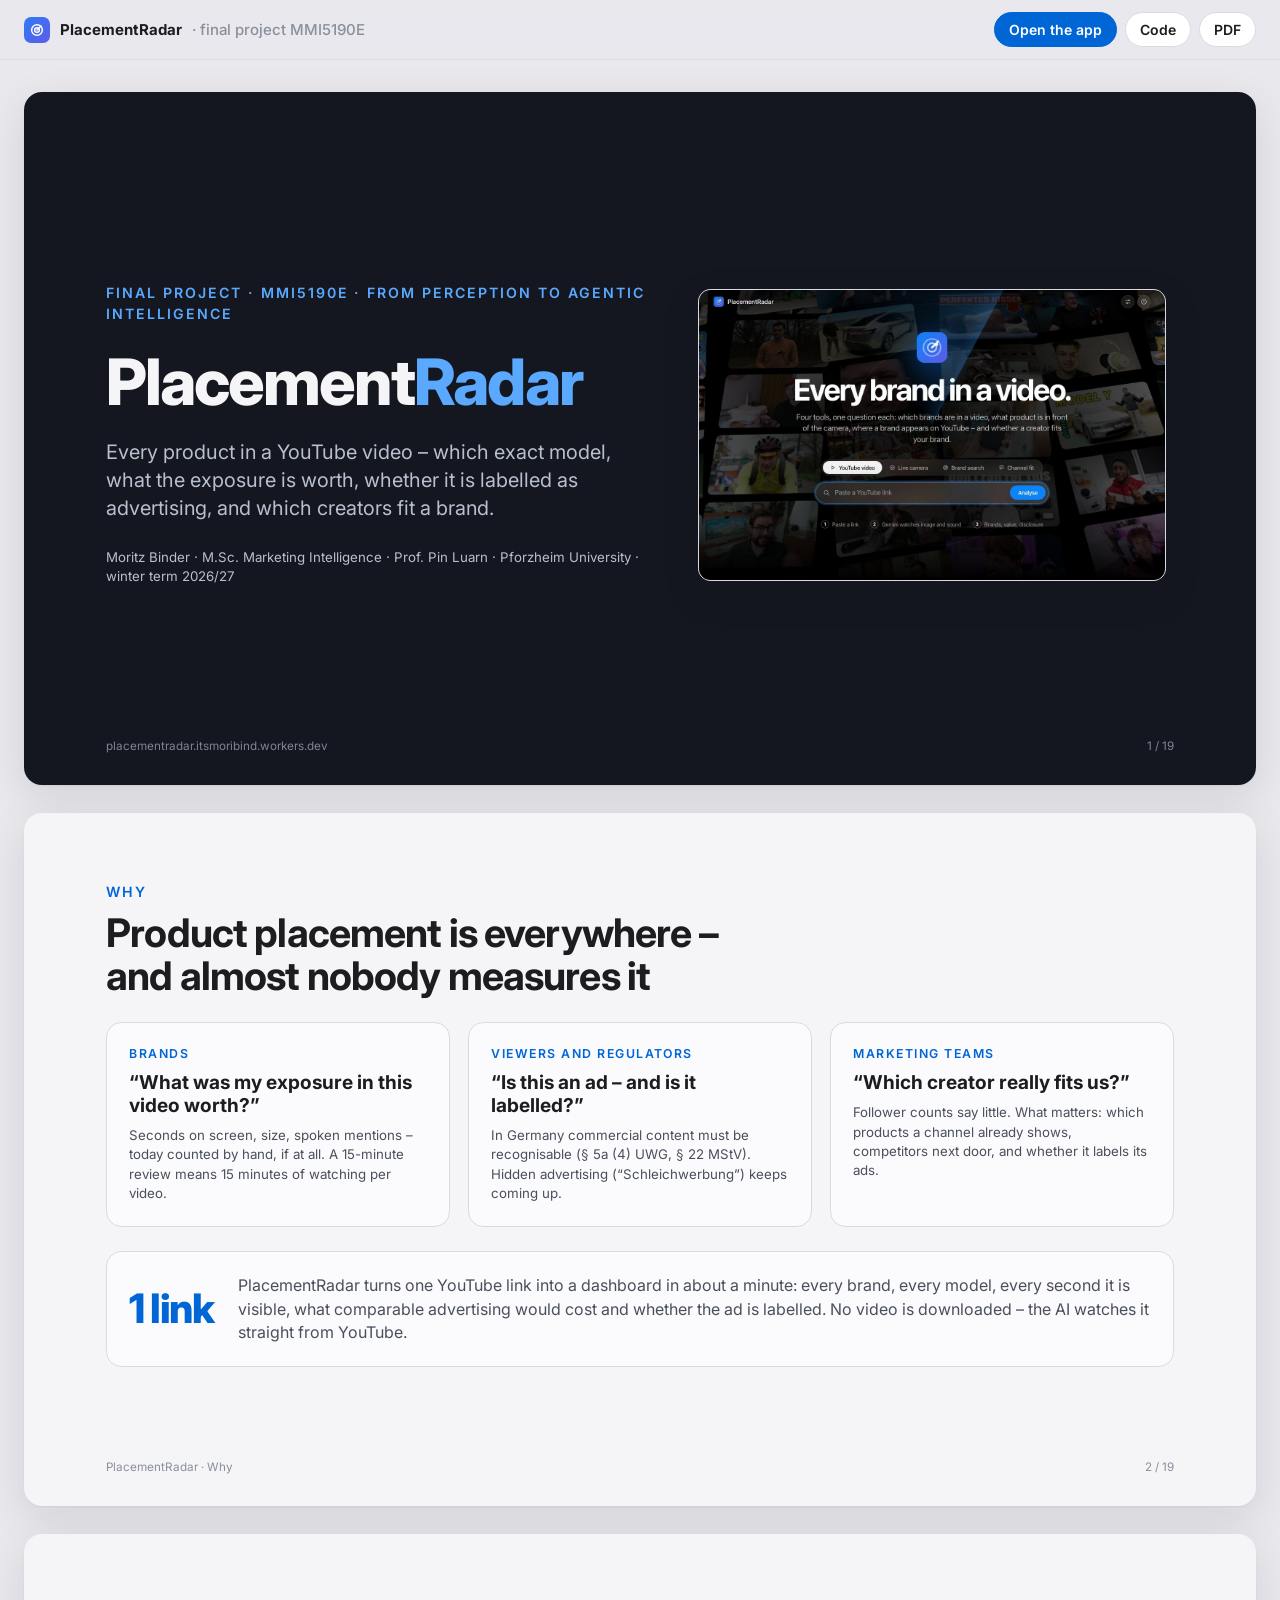
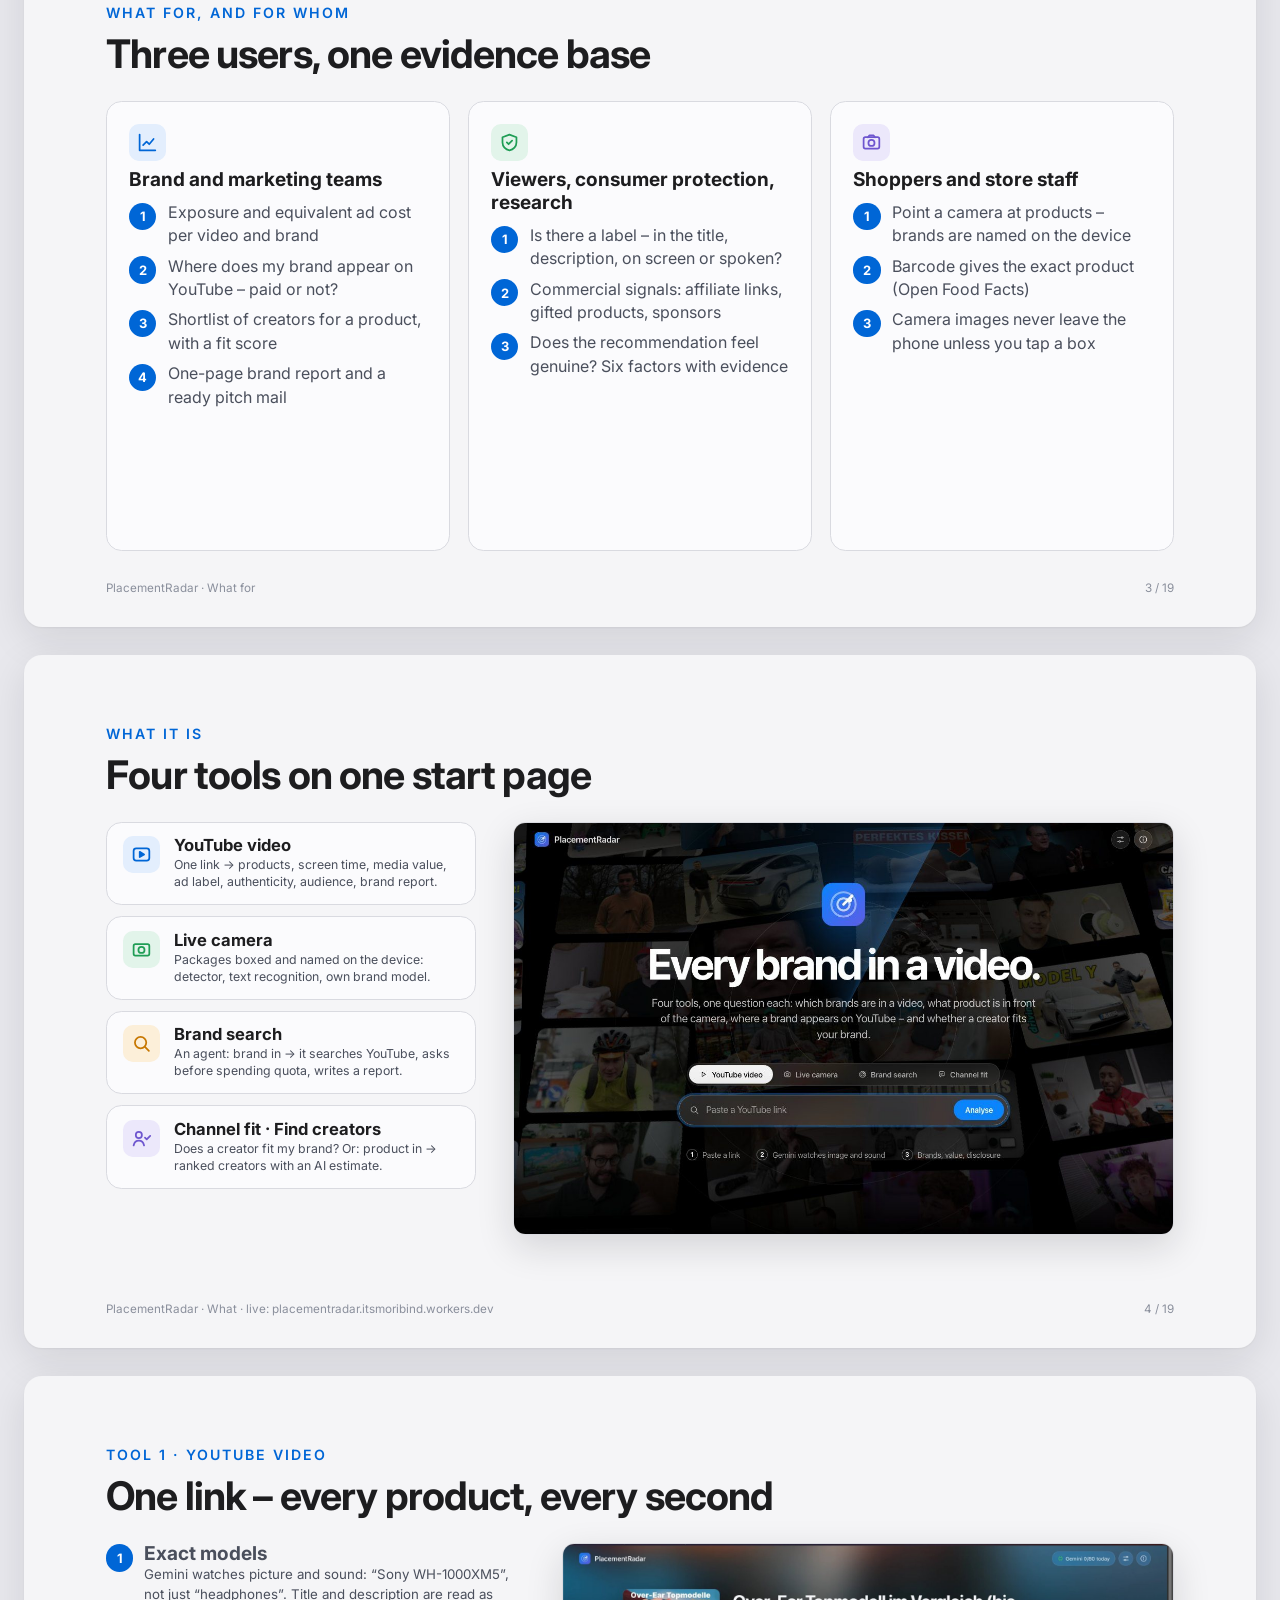
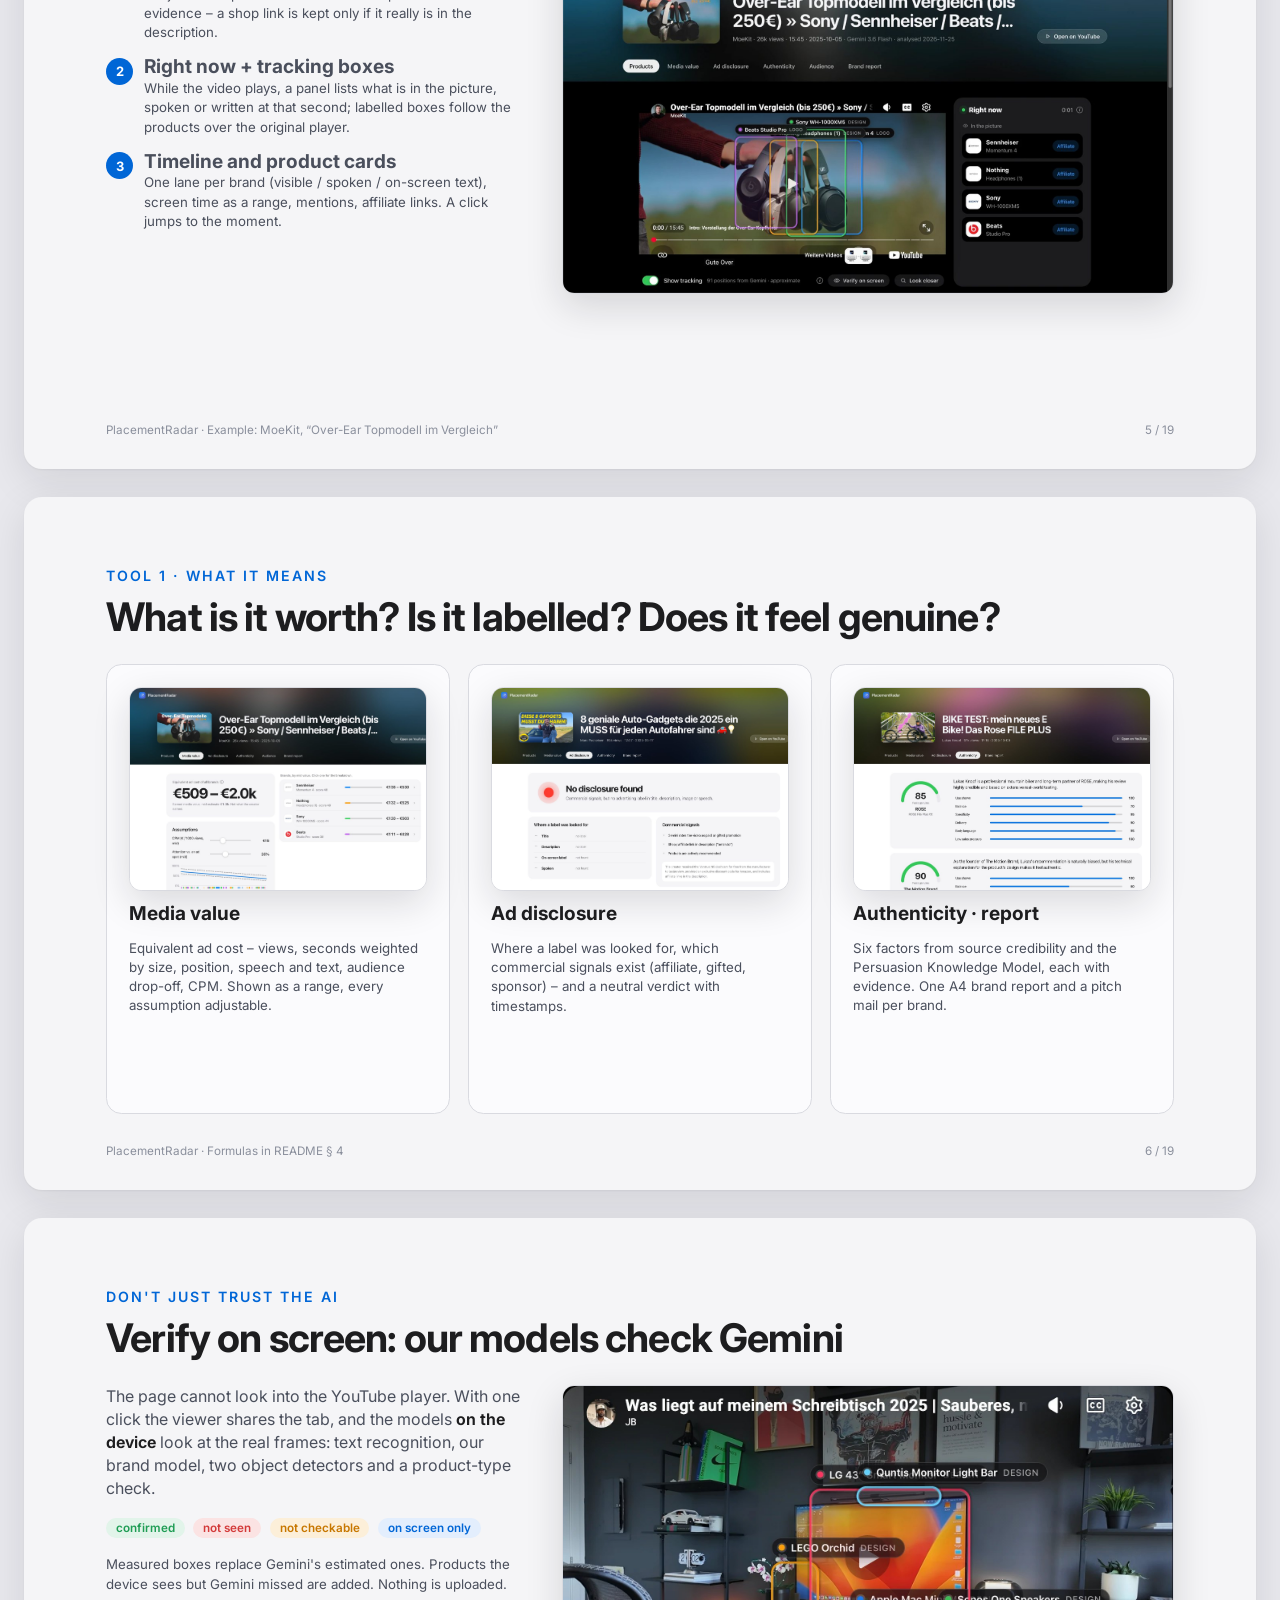
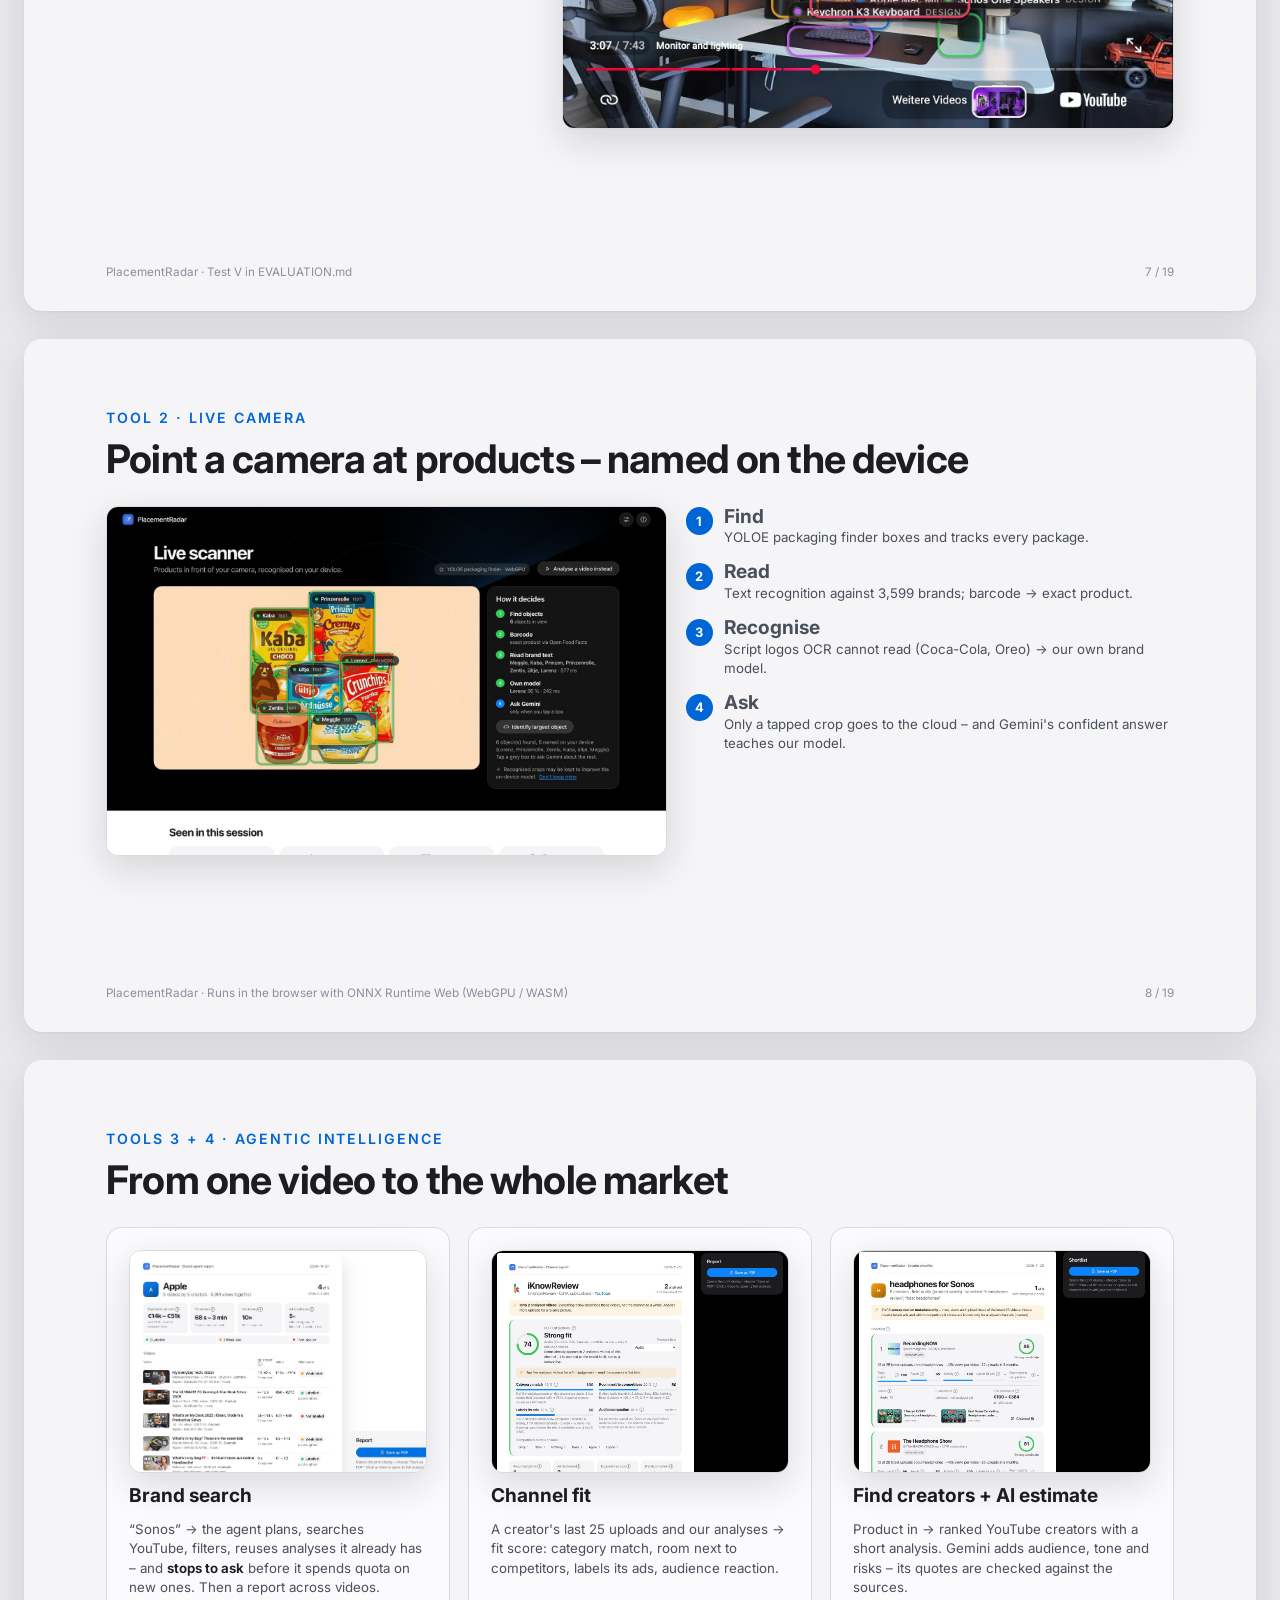
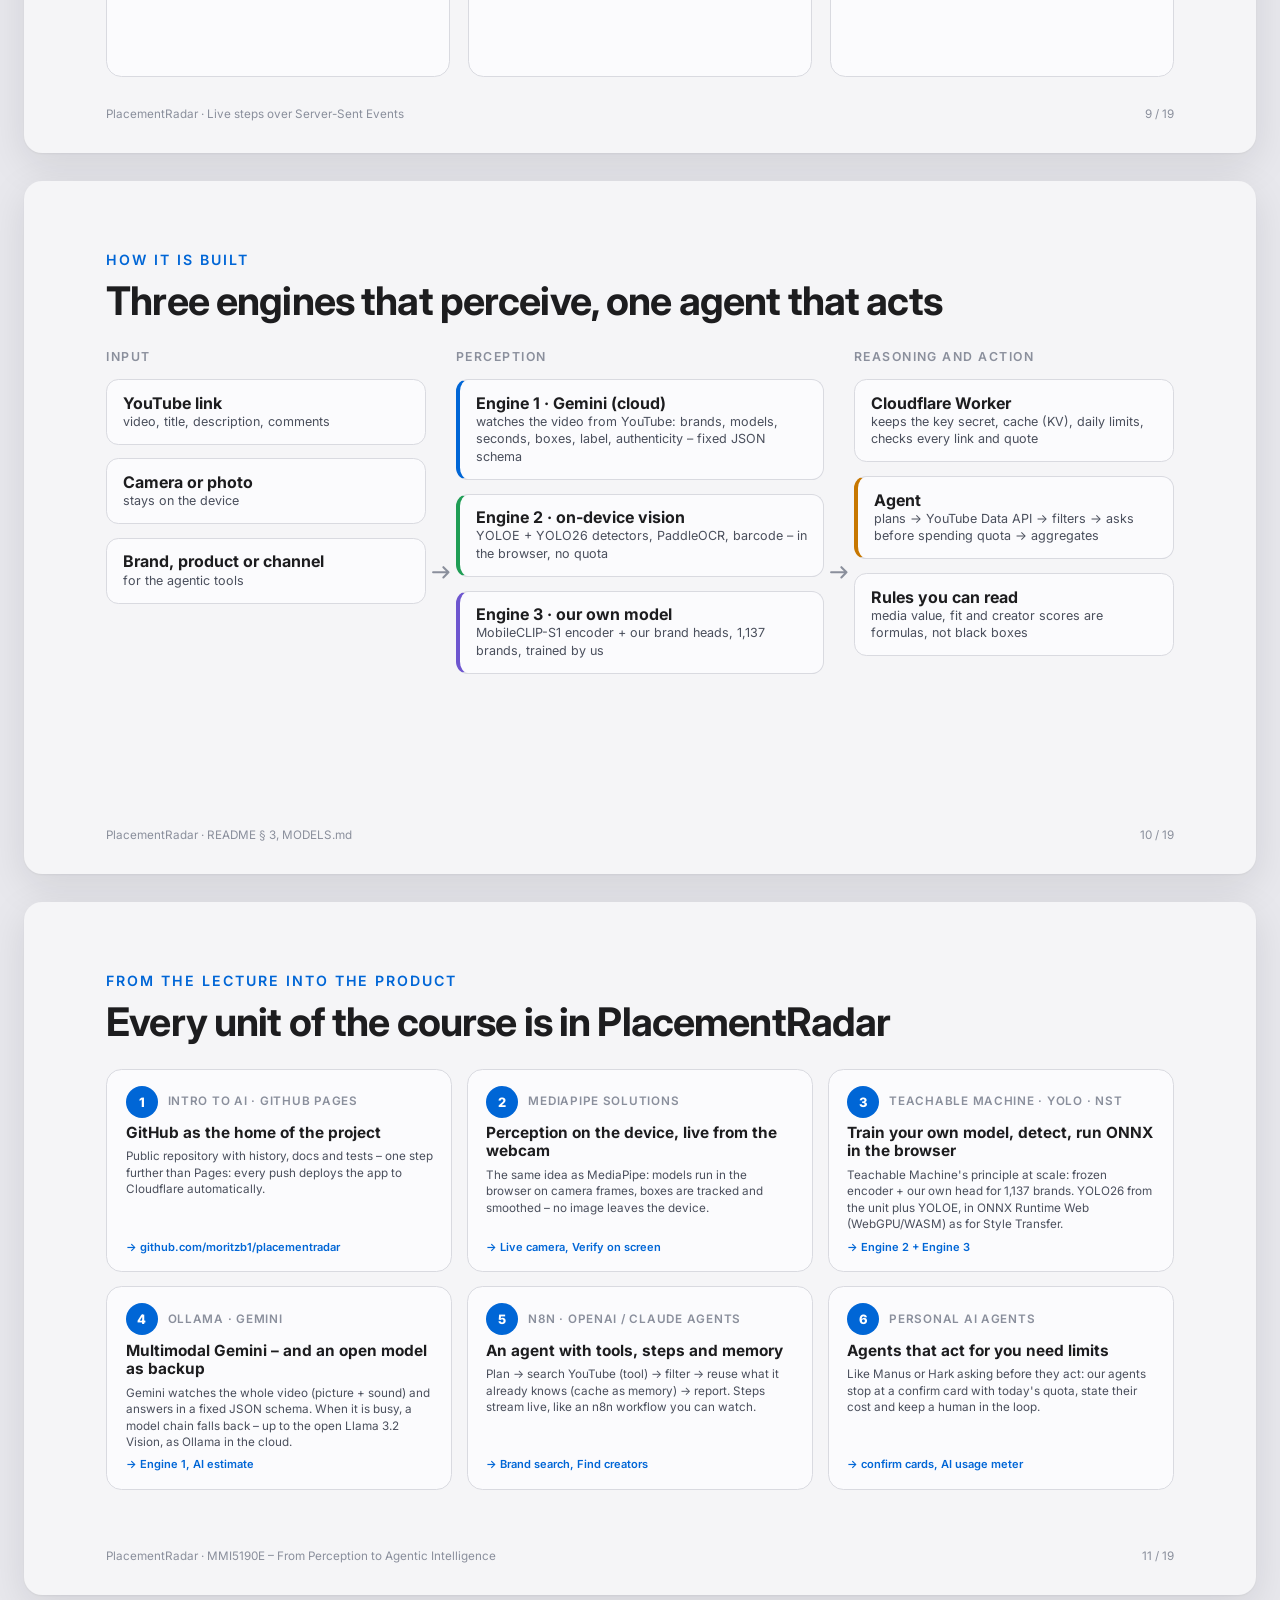
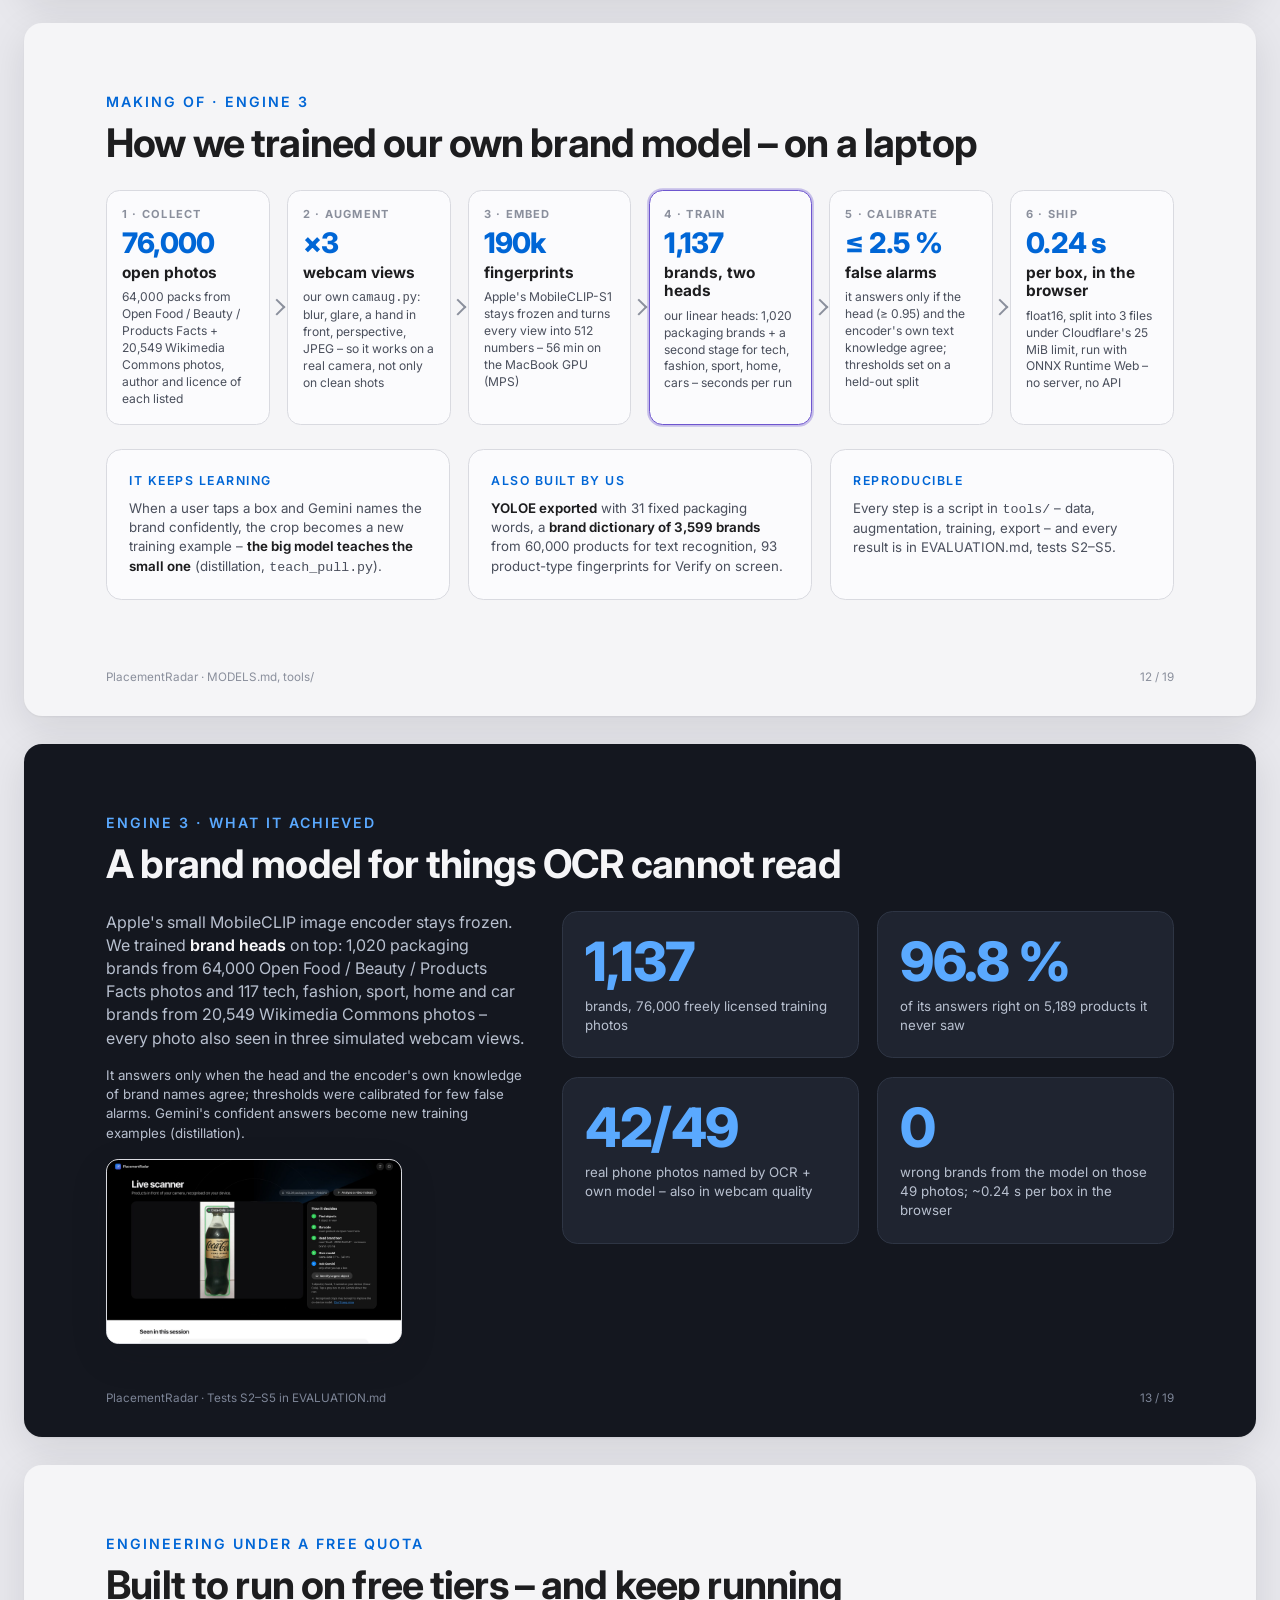
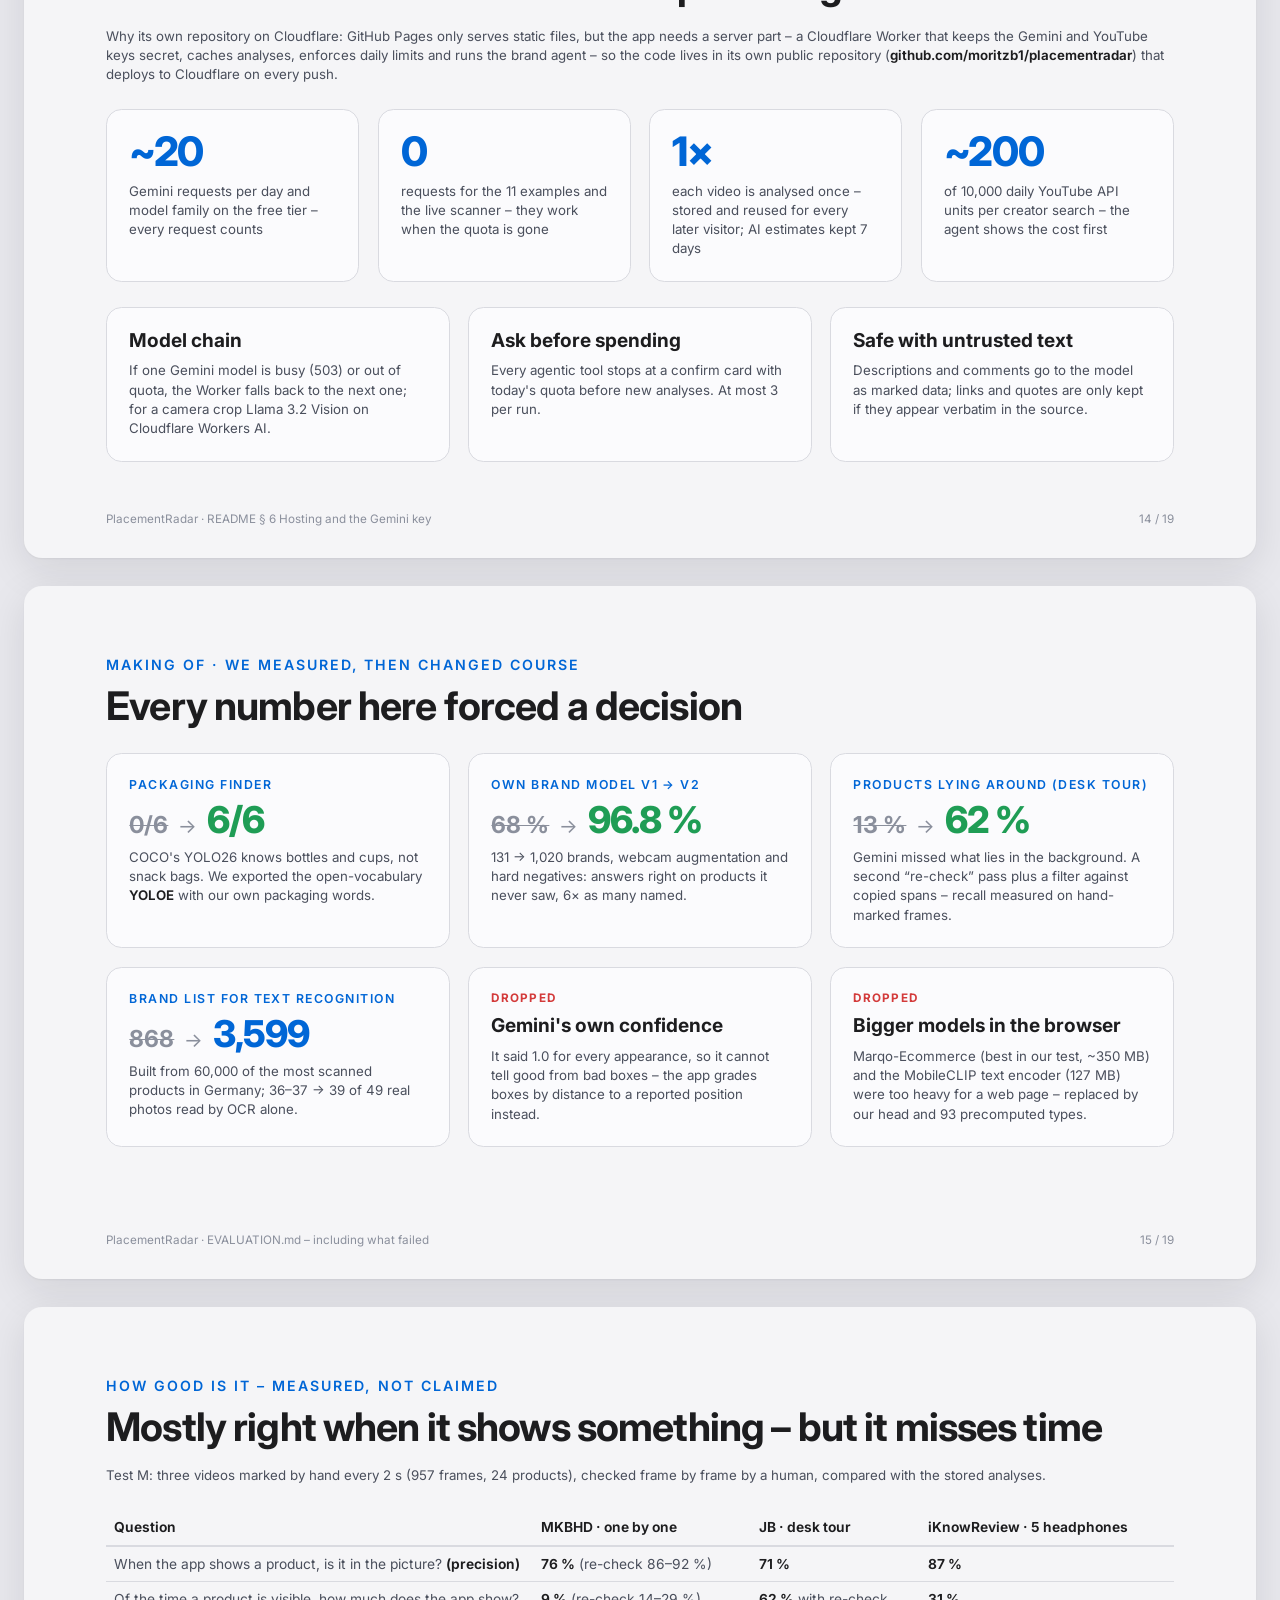
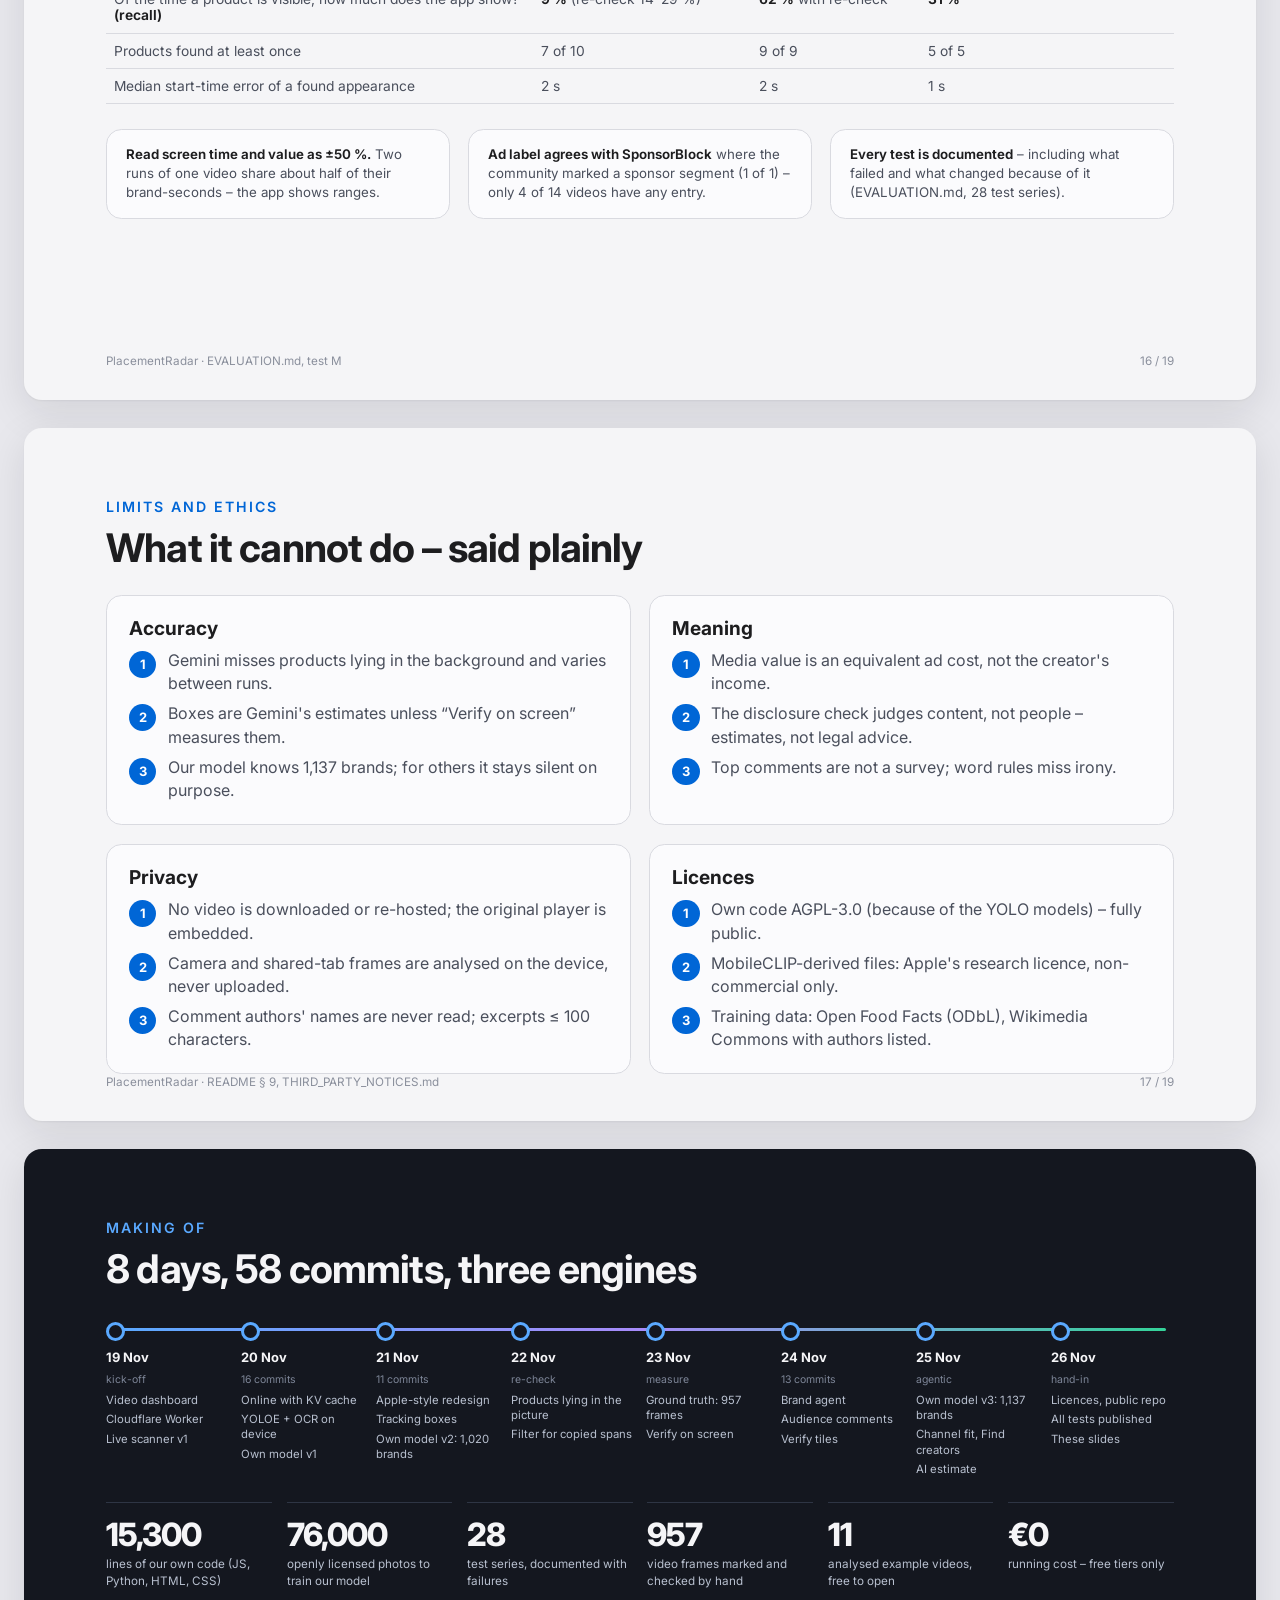
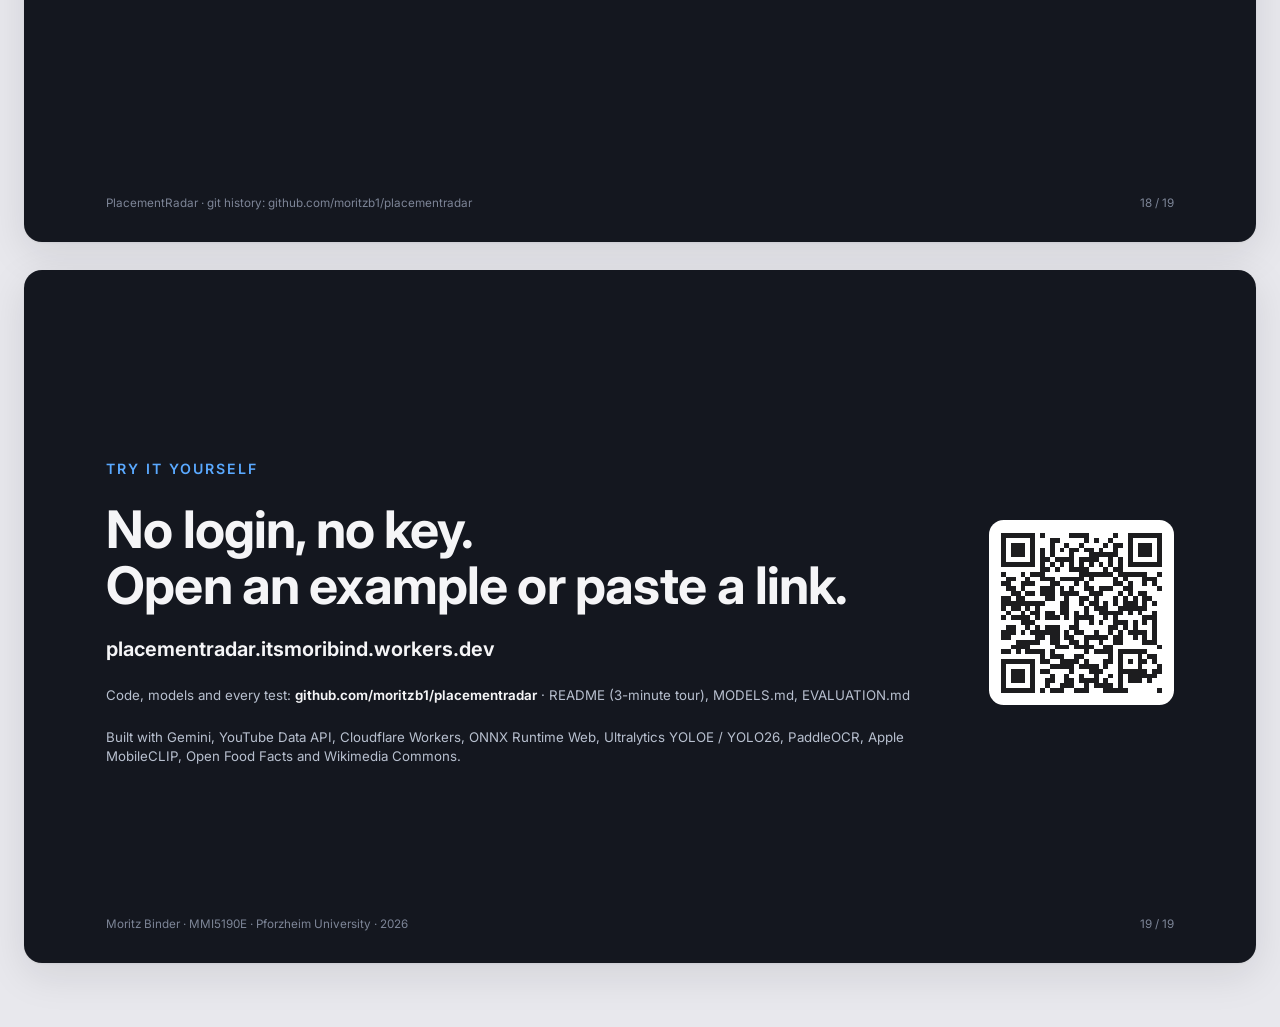
==== commit da38eb54: "Slide 14: why the app has its own repository on Cloudflare" ====
--- a/docs/story/index.html
+++ b/docs/story/index.html
@@ -472,6 +472,7 @@
 <section class="slide" id="s12" aria-label="Free by design">
   <div class="in">
     <div class="head"><p class="eyebrow">Engineering under a free quota</p><h2>Built to run on free tiers – and keep running</h2></div>
+    <p class="small" style="max-width:none; margin-top:-.4cqw;">Why its own repository on Cloudflare: GitHub Pages only serves static files, but the app needs a server part – a Cloudflare Worker that keeps the Gemini and YouTube keys secret, caches analyses, enforces daily limits and runs the brand agent – so the code lives in its own public repository (<b>github.com/moritzb1/placementradar</b>) that deploys to Cloudflare on every push.</p>
     <div class="grid g4" style="flex:none;">
       <div class="card"><p class="big sm">~20</p><p class="small">Gemini requests per day and model family on the free tier – every request counts</p></div>
       <div class="card"><p class="big sm">0</p><p class="small">requests for the 11 examples and the live scanner – they work when the quota is gone</p></div>
